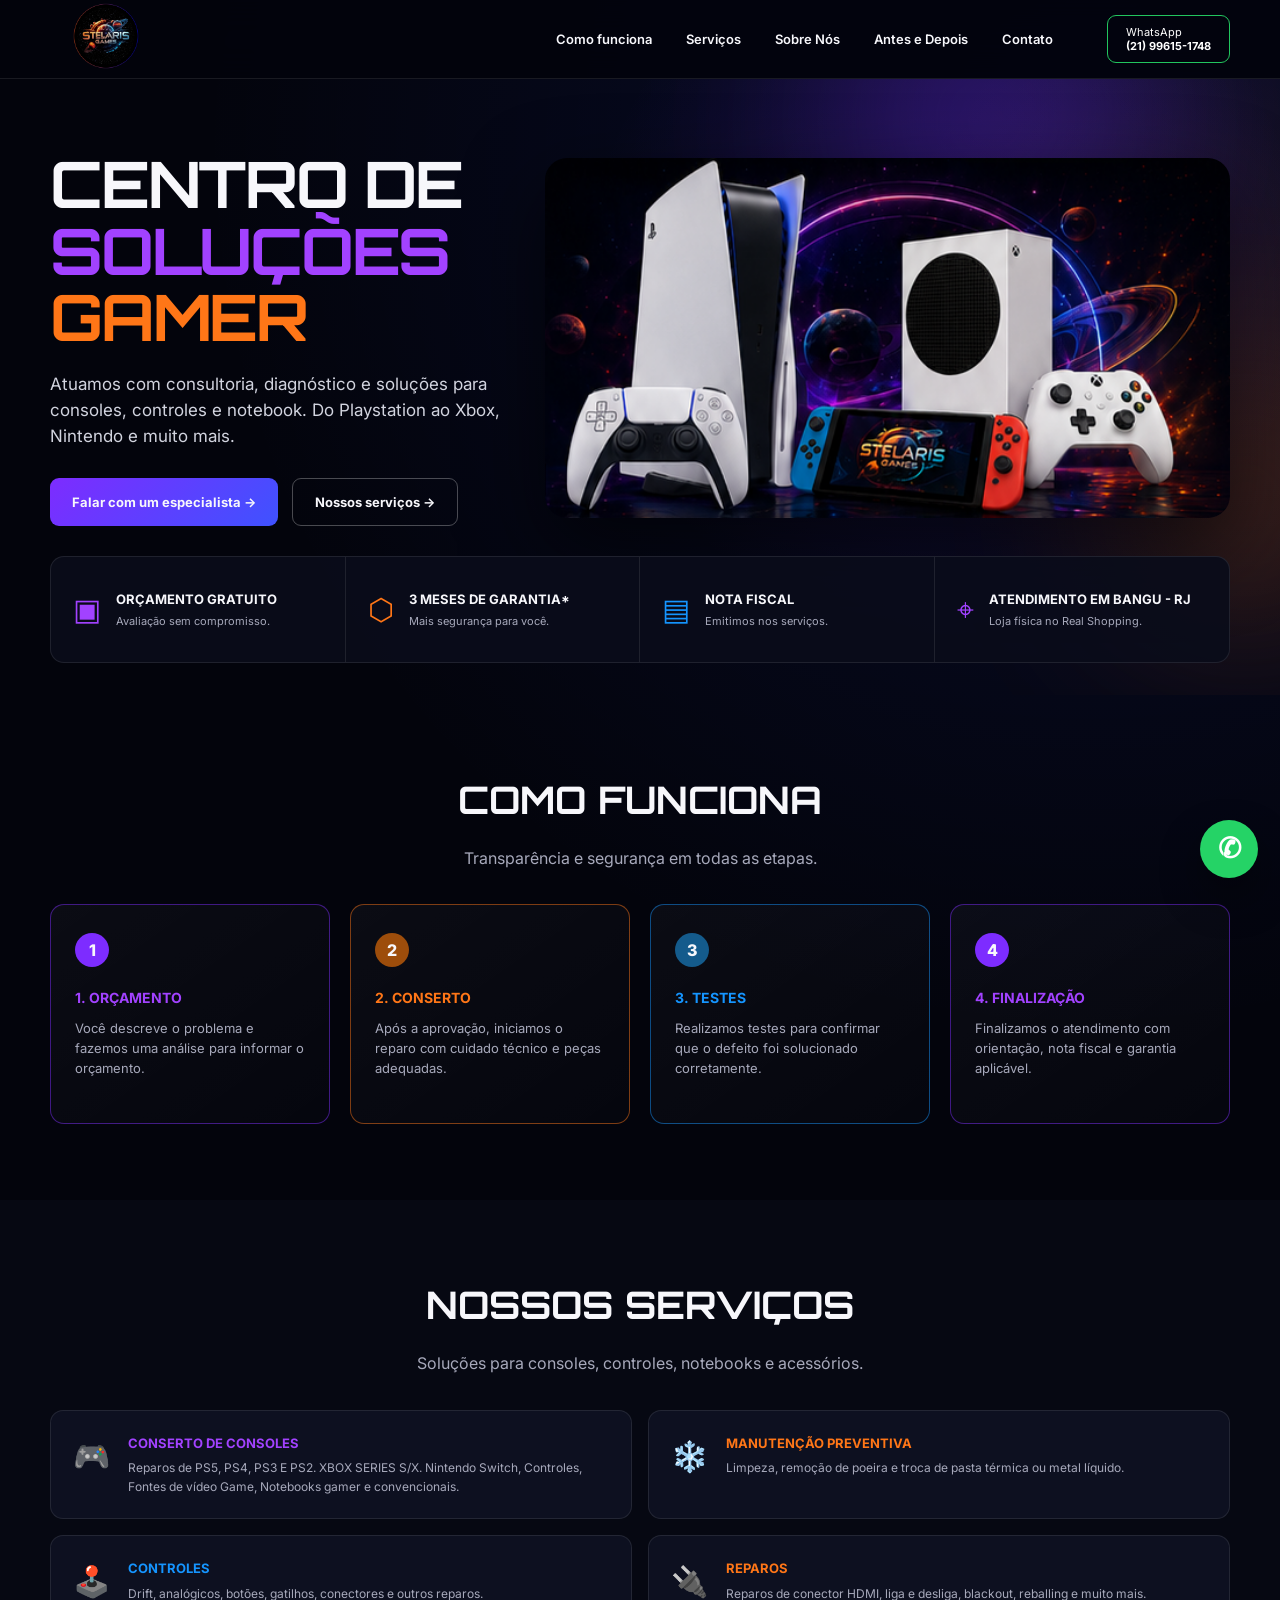
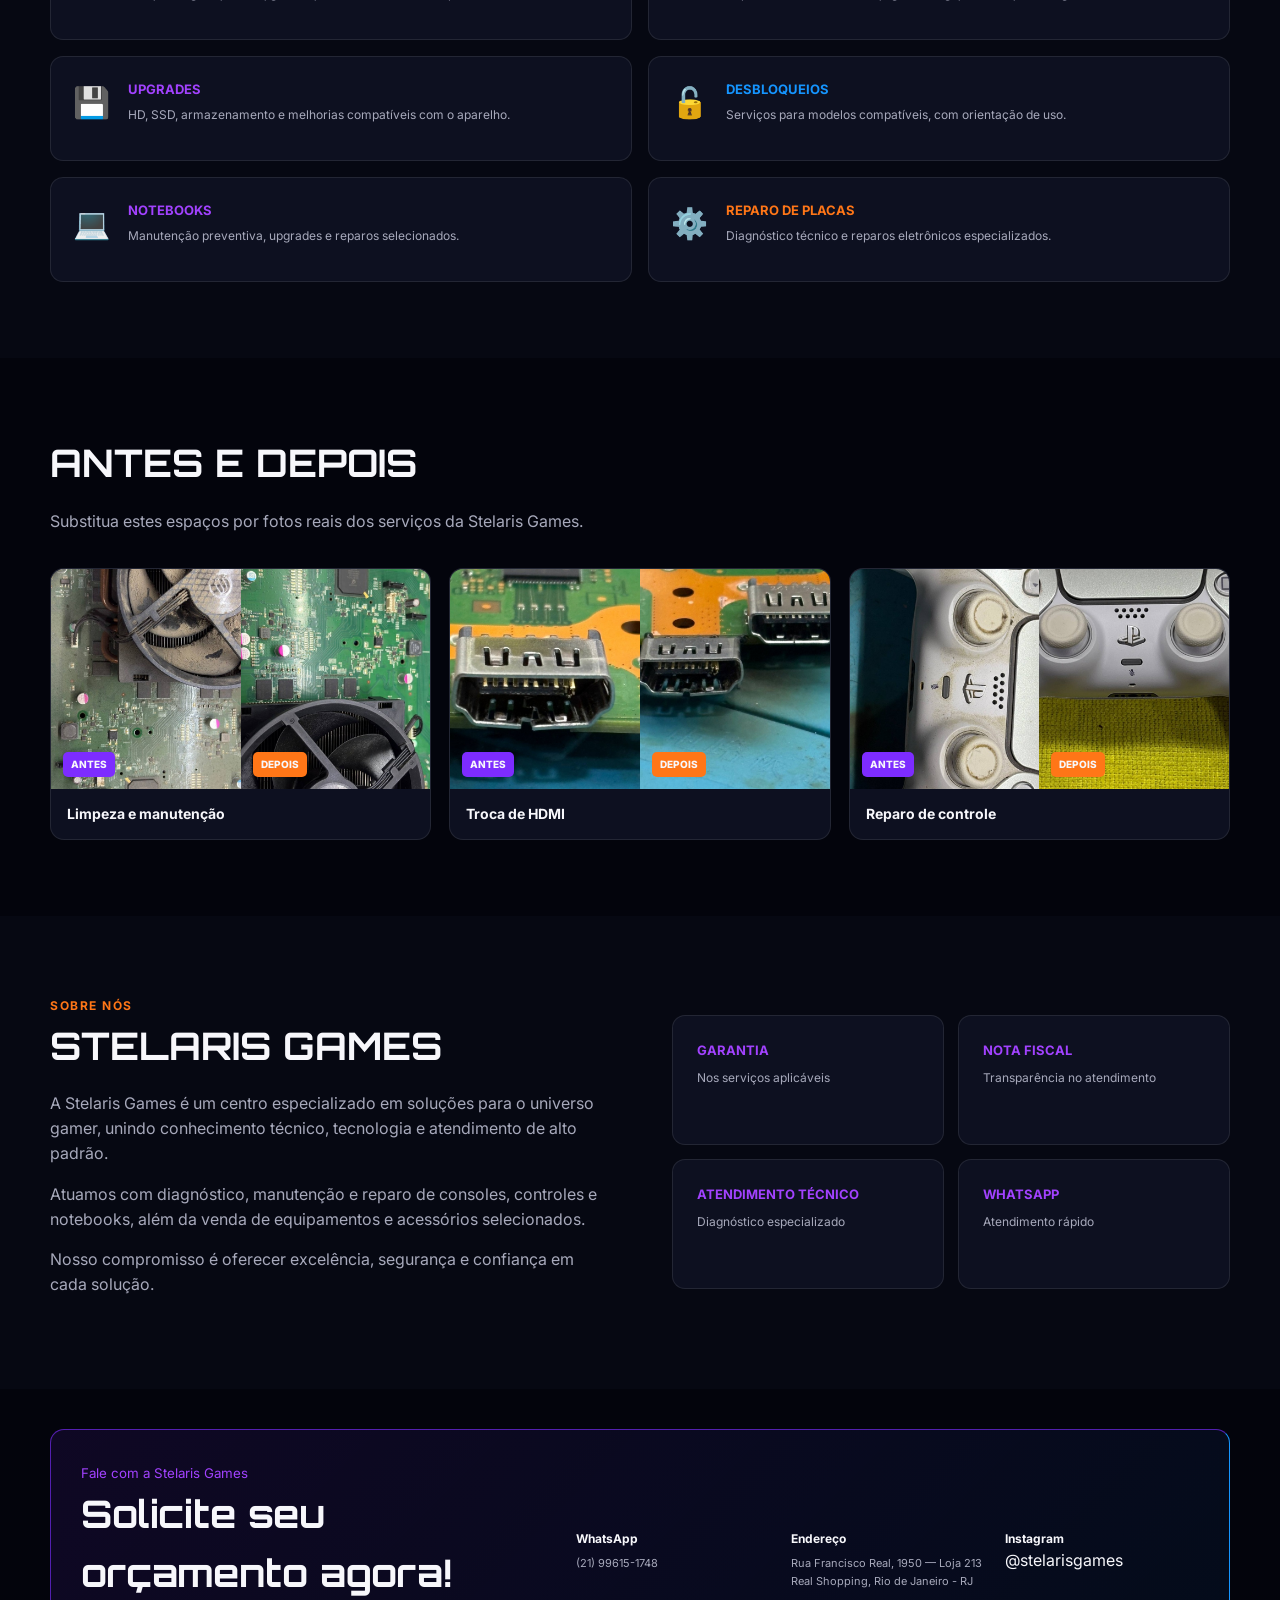
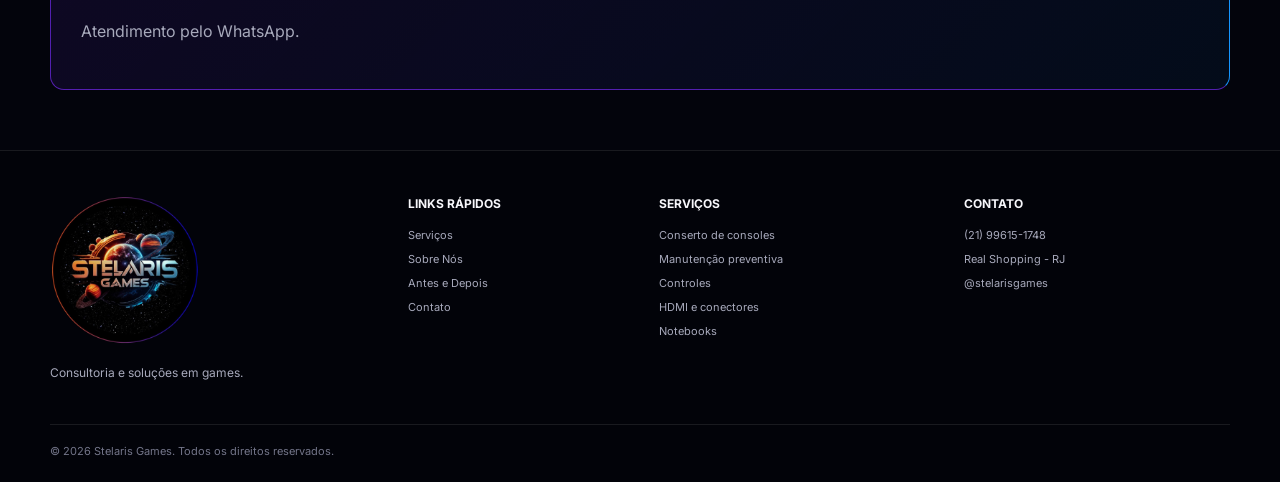
==== index.html @ 2ae9442b "Add files via upload" ====
<!DOCTYPE html>
<html lang="pt-BR">
<head>
  <meta charset="UTF-8">
  <meta name="viewport" content="width=device-width, initial-scale=1.0">

  <title>Stelaris Games | Consultoria e Soluções em Games</title>
  <meta name="description" content="Consultoria, diagnóstico e soluções para consoles, controles e notebooks. PlayStation, Xbox, Nintendo e muito mais.">

  <link rel="preconnect" href="https://fonts.googleapis.com">
  <link rel="preconnect" href="https://fonts.gstatic.com" crossorigin>
  <link href="https://fonts.googleapis.com/css2?family=Inter:wght@400;500;600;700;800&family=Orbitron:wght@600;700;800&display=swap" rel="stylesheet">

  <link rel="stylesheet" href="styles.css">
</head>

<body>

<header class="header">
  <div class="container nav">
    <a href="#inicio" class="brand">
      <img src="logo-stelaris.png" alt="Stelaris Games">
    </a>

    <button class="menu-button" onclick="toggleMenu()" aria-label="Abrir menu">☰</button>

    <nav id="menu">
      <a href="#processo">Como funciona</a>
      <a href="#servicos">Serviços</a>
      <a href="#sobre">Sobre Nós</a>
      <a href="#antes-depois">Antes e Depois</a>
      <a href="#contato">Contato</a>
    </nav>

    <a class="whatsapp-top"
       href="https://wa.me/5521996151748?text=Olá%2C%20vim%20pelo%20site%20da%20Stelaris%20Games."
       target="_blank">
      WhatsApp<br><strong>(21) 99615-1748</strong>
    </a>
  </div>
</header>


<main>

<!-- HERO -->
<section class="hero" id="inicio">
  <div class="hero-orb orb-one"></div>
  <div class="hero-orb orb-two"></div>

  <div class="container hero-grid">
    <div class="hero-copy">
      <h1>
        CENTRO DE<br>
        <span class="purple">SOLUÇÕES</span><br>
        <span class="orange">GAMER</span>
      </h1>

      <p class="hero-description">
        Atuamos com consultoria, diagnóstico e soluções para consoles,
        controles e notebook. Do Playstation ao Xbox, Nintendo e muito mais.
      </p>

      <div class="hero-buttons">
        <a class="btn btn-primary"
           href="https://wa.me/5521996151748?text=Olá%2C%20quero%20solicitar%20um%20orçamento."
           target="_blank">
          Falar com um especialista →
        </a>

        <a class="btn btn-outline" href="#servicos">
          Nossos serviços →
        </a>
      </div>
    </div>

    <div class="hero-image">
      <img src="hero-consoles.png"
           alt="PlayStation 5, Xbox Series S, Nintendo Switch e controles">
    </div>
  </div>

  <div class="container benefits">
    <div class="benefit">
      <span class="benefit-icon purple-text">▣</span>
      <div>
        <strong>ORÇAMENTO GRATUITO</strong>
        <small>Avaliação sem compromisso.</small>
      </div>
    </div>

    <div class="benefit">
      <span class="benefit-icon orange-text">⬡</span>
      <div>
        <strong>3 MESES DE GARANTIA*</strong>
        <small>Mais segurança para você.</small>
      </div>
    </div>

    <div class="benefit">
      <span class="benefit-icon blue-text">▤</span>
      <div>
        <strong>NOTA FISCAL</strong>
        <small>Emitimos nos serviços.</small>
      </div>
    </div>

    <div class="benefit">
      <span class="benefit-icon purple-text">⌖</span>
      <div>
        <strong>ATENDIMENTO EM BANGU - RJ</strong>
        <small>Loja física no Real Shopping.</small>
      </div>
    </div>
  </div>
</section>


<!-- COMO FUNCIONA -->
<section class="section" id="processo">
  <div class="container">
    <div class="section-heading center">
      <h2>COMO FUNCIONA</h2>
      <p>Transparência e segurança em todas as etapas.</p>
    </div>

    <div class="steps">
      <article class="step purple-border">
        <span class="step-number">1</span>
        <h3>1. ORÇAMENTO</h3>
        <p>Você descreve o problema e fazemos uma análise para informar o orçamento.</p>
      </article>

      <article class="step orange-border">
        <span class="step-number orange-bg">2</span>
        <h3>2. CONSERTO</h3>
        <p>Após a aprovação, iniciamos o reparo com cuidado técnico e peças adequadas.</p>
      </article>

      <article class="step blue-border">
        <span class="step-number blue-bg">3</span>
        <h3>3. TESTES</h3>
        <p>Realizamos testes para confirmar que o defeito foi solucionado corretamente.</p>
      </article>

      <article class="step purple-border">
        <span class="step-number">4</span>
        <h3>4. FINALIZAÇÃO</h3>
        <p>Finalizamos o atendimento com orientação, nota fiscal e garantia aplicável.</p>
      </article>
    </div>
  </div>
</section>


<!-- SERVIÇOS -->
<section class="section dark-section" id="servicos">
  <div class="container">
    <div class="section-heading center">
      <h2>NOSSOS SERVIÇOS</h2>
      <p>Soluções para consoles, controles, notebooks e acessórios.</p>
    </div>

    <div class="services-grid">

      <article class="service">
        <span>🎮</span>
        <div>
          <h3>CONSERTO DE CONSOLES</h3>
          <p>Reparos de PS5, PS4, PS3 E PS2. XBOX SERIES S/X. Nintendo Switch, Controles, Fontes de vídeo Game, Notebooks gamer e convencionais.</p>
        </div>
      </article>

      <article class="service">
        <span>❄️</span>
        <div>
          <h3>MANUTENÇÃO PREVENTIVA</h3>
          <p>Limpeza, remoção de poeira e troca de pasta térmica ou metal líquido.</p>
        </div>
      </article>

      <article class="service">
        <span>🕹️</span>
        <div>
          <h3>CONTROLES</h3>
          <p>Drift, analógicos, botões, gatilhos, conectores e outros reparos.</p>
        </div>
      </article>

      <article class="service">
        <span>🔌</span>
        <div>
          <h3>REPAROS</h3>
          <p>Reparos de conector HDMI, liga e desliga, blackout, reballing e muito mais.</p>
        </div>
      </article>

      <article class="service">
        <span>💾</span>
        <div>
          <h3>UPGRADES</h3>
          <p>HD, SSD, armazenamento e melhorias compatíveis com o aparelho.</p>
        </div>
      </article>

      <article class="service">
        <span>🔓</span>
        <div>
          <h3>DESBLOQUEIOS</h3>
          <p>Serviços para modelos compatíveis, com orientação de uso.</p>
        </div>
      </article>

      <article class="service">
        <span>💻</span>
        <div>
          <h3>NOTEBOOKS</h3>
          <p>Manutenção preventiva, upgrades e reparos selecionados.</p>
        </div>
      </article>

      <article class="service">
        <span>⚙️</span>
        <div>
          <h3>REPARO DE PLACAS</h3>
          <p>Diagnóstico técnico e reparos eletrônicos especializados.</p>
        </div>
      </article>

    </div>
  </div>
</section>


<!-- ANTES E DEPOIS -->
<section class="section" id="antes-depois">
  <div class="container">

    <div class="section-heading">
      <h2>ANTES E DEPOIS</h2>
      <p>Substitua estes espaços por fotos reais dos serviços da Stelaris Games.</p>
    </div>

    <div class="before-grid">

      <article class="before-card">
        <div class="photo-placeholder photo-real">
          <img src="antes-limpeza.jpg" alt="Antes - limpeza e manutenção">
          <span>ANTES</span>
        </div>
        <div class="photo-placeholder after photo-real">
          <img src="depois-limpeza.jpg" alt="Depois - limpeza e manutenção">
          <span>DEPOIS</span>
        </div>
        <h3>Limpeza e manutenção</h3>
      </article>

      <article class="before-card">
        <div class="photo-placeholder photo-real">
          <img src="antes-hdmi.jpg" alt="Antes - troca de HDMI">
          <span>ANTES</span>
        </div>
        <div class="photo-placeholder after photo-real">
          <img src="depois-hdmi.jpg" alt="Depois - troca de HDMI">
          <span>DEPOIS</span>
        </div>
        <h3>Troca de HDMI</h3>
      </article>

      <article class="before-card">
        <div class="photo-placeholder photo-real">
          <img src="antes-controle.jpg" alt="Antes - reparo de controle">
          <span>ANTES</span>
        </div>
        <div class="photo-placeholder after photo-real">
          <img src="depois-controle.jpg" alt="Depois - reparo de controle">
          <span>DEPOIS</span>
        </div>
        <h3>Reparo de controle</h3>
      </article>

    </div>
  </div>
</section>


<!-- SOBRE -->
<section class="section dark-section" id="sobre">
  <div class="container about">

    <div>
      <span class="eyebrow">SOBRE NÓS</span>
      <h2>STELARIS GAMES</h2>

      <p>
        A Stelaris Games é um centro especializado em soluções para o universo gamer, unindo conhecimento técnico, tecnologia e atendimento de alto padrão.
      </p>

      <p>
        Atuamos com diagnóstico, manutenção e reparo de consoles, controles e notebooks, além da venda de equipamentos e acessórios selecionados.
      </p>

      <p>
        Nosso compromisso é oferecer excelência, segurança e confiança em cada solução.
      </p>
    </div>

    <div class="about-benefits">
      <div>
        <strong>GARANTIA</strong>
        <span>Nos serviços aplicáveis</span>
      </div>

      <div>
        <strong>NOTA FISCAL</strong>
        <span>Transparência no atendimento</span>
      </div>

      <div>
        <strong>ATENDIMENTO TÉCNICO</strong>
        <span>Diagnóstico especializado</span>
      </div>

      <div>
        <strong>WHATSAPP</strong>
        <span>Atendimento rápido</span>
      </div>
    </div>

  </div>
</section>


<!-- CONTATO -->
<section class="contact-section" id="contato">
  <div class="container contact-box">

    <div>
      <small>Fale com a Stelaris Games</small>
      <h2>Solicite seu orçamento agora!</h2>
      <p>Atendimento pelo WhatsApp.</p>
    </div>

    <div class="contact-info">
      <div>
        <strong>WhatsApp</strong>
        <span>(21) 99615-1748</span>
      </div>

      <div>
        <strong>Endereço</strong>
        <span>Rua Francisco Real, 1950 — Loja 213<br>Real Shopping, Rio de Janeiro - RJ</span>
      </div>

      <div>
        <strong>Instagram</strong>
        <a href="https://instagram.com/stelarisgames" target="_blank">@stelarisgames</a>
      </div>
    </div>

  </div>
</section>

</main>


<a class="floating-whatsapp"
   href="https://wa.me/5521996151748"
   target="_blank"
   aria-label="WhatsApp">
  ✆
</a>


<footer>
  <div class="container footer-grid">

    <div class="footer-brand">
      <img src="logo-stelaris.png" alt="Stelaris Games">
      <p>Consultoria e soluções em games.</p>
    </div>

    <div>
      <strong>LINKS RÁPIDOS</strong>
      <a href="#servicos">Serviços</a>
      <a href="#sobre">Sobre Nós</a>
      <a href="#antes-depois">Antes e Depois</a>
      <a href="#contato">Contato</a>
    </div>

    <div>
      <strong>SERVIÇOS</strong>
      <span>Conserto de consoles</span>
      <span>Manutenção preventiva</span>
      <span>Controles</span>
      <span>HDMI e conectores</span>
      <span>Notebooks</span>
    </div>

    <div>
      <strong>CONTATO</strong>
      <span>(21) 99615-1748</span>
      <span>Real Shopping - RJ</span>
      <a href="https://instagram.com/stelarisgames" target="_blank">@stelarisgames</a>
    </div>

  </div>

  <div class="container copyright">
    © <span id="year"></span> Stelaris Games. Todos os direitos reservados.
  </div>
</footer>

<script src="script.js"></script>

</body>
</html>
---- styles.css ----
:root {
  --bg: #03040c;
  --bg-soft: #080a16;
  --card: #0d1020;
  --card-2: #101426;
  --text: #f7f7fb;
  --muted: #a7a9bb;

  --purple: #7d2cff;
  --purple-light: #a242ff;
  --orange: #ff7617;
  --blue: #1595ff;
  --green: #22c55e;

  --border: rgba(255, 255, 255, .09);
}

* {
  box-sizing: border-box;
}

html {
  scroll-behavior: smooth;
}

body {
  margin: 0;
  font-family: Inter, Arial, sans-serif;
  background:
    radial-gradient(circle at 85% 4%, rgba(46, 73, 255, .12), transparent 24%),
    var(--bg);
  color: var(--text);
  line-height: 1.55;
}

a {
  text-decoration: none;
  color: inherit;
}

img {
  max-width: 100%;
}

.container {
  width: min(1180px, calc(100% - 42px));
  margin: auto;
}


/* CABEÇALHO */

.header {
  position: sticky;
  top: 0;
  z-index: 100;
  background: rgba(3, 4, 12, .92);
  backdrop-filter: blur(18px);
  border-bottom: 1px solid var(--border);
}

.nav {
  min-height: 78px;
  display: flex;
  align-items: center;
  gap: 30px;
}

.brand {
  margin-right: auto;
}

.brand img {
  width: 112px;
  height: 66px;
  object-fit: contain;
}

nav {
  display: flex;
  align-items: center;
  gap: 34px;
  font-size: 13px;
  font-weight: 600;
}

nav a:hover {
  color: var(--purple-light);
}

.whatsapp-top {
  margin-left: 24px;
  border: 1px solid var(--green);
  padding: 9px 18px;
  border-radius: 9px;
  color: white;
  font-size: 11px;
  line-height: 1.3;
}

.menu-button {
  display: none;
  background: transparent;
  border: 0;
  color: white;
  font-size: 28px;
}


/* HERO */

.hero {
  position: relative;
  overflow: hidden;
  padding: 72px 0 32px;
}

.hero::before {
  content: "";
  position: absolute;
  inset: 0;
  background:
    radial-gradient(circle at 74% 32%, rgba(121, 44, 255, .17), transparent 35%),
    radial-gradient(circle at 95% 38%, rgba(255, 118, 23, .10), transparent 26%);
  pointer-events: none;
}

.hero-grid {
  position: relative;
  display: grid;
  grid-template-columns: .8fr 1.2fr;
  gap: 38px;
  align-items: center;
}

.hero-copy {
  position: relative;
  z-index: 2;
}

h1 {
  margin: 0 0 20px;
  font-family: Orbitron, Inter, sans-serif;
  font-size: clamp(42px, 5vw, 68px);
  line-height: 1.04;
  letter-spacing: -.035em;
}

.purple {
  color: var(--purple-light);
}

.orange {
  color: var(--orange);
}

.hero-description {
  max-width: 510px;
  color: #d2d4df;
  font-size: 17px;
}

.hero-buttons {
  display: flex;
  gap: 14px;
  flex-wrap: wrap;
  margin-top: 28px;
}

.btn {
  min-height: 48px;
  padding: 0 22px;
  border-radius: 9px;
  display: inline-flex;
  align-items: center;
  justify-content: center;
  font-weight: 700;
  font-size: 13px;
}

.btn-primary {
  background: linear-gradient(135deg, var(--purple), #3f52ff);
}

.btn-outline {
  border: 1px solid rgba(255, 255, 255, .28);
}

.hero-image img {
  width: 100%;
  display: block;
  border-radius: 22px;
  box-shadow: 0 30px 80px rgba(0, 0, 0, .6);
}

.hero-orb {
  position: absolute;
  border-radius: 999px;
  filter: blur(100px);
  opacity: .28;
}

.orb-one {
  width: 320px;
  height: 320px;
  background: var(--purple);
  right: 10%;
  top: -120px;
}

.orb-two {
  width: 230px;
  height: 230px;
  background: var(--orange);
  right: -80px;
  bottom: 80px;
}

.benefits {
  position: relative;
  z-index: 2;
  display: grid;
  grid-template-columns: repeat(4, 1fr);
  margin-top: 30px;
  border: 1px solid var(--border);
  background: rgba(10, 13, 27, .92);
  border-radius: 14px;
}

.benefit {
  min-height: 105px;
  padding: 20px 22px;
  display: flex;
  gap: 15px;
  align-items: center;
  border-right: 1px solid var(--border);
}

.benefit:last-child {
  border-right: none;
}

.benefit strong,
.benefit small {
  display: block;
}

.benefit strong {
  font-size: 13px;
}

.benefit small {
  margin-top: 4px;
  color: var(--muted);
  font-size: 11px;
}

.benefit-icon {
  font-size: 30px;
}

.purple-text {
  color: var(--purple-light);
}

.orange-text {
  color: var(--orange);
}

.blue-text {
  color: var(--blue);
}


/* SEÇÕES */

.section {
  padding: 76px 0;
}

.dark-section {
  background: #060812;
}

.section-heading {
  margin-bottom: 34px;
}

.section-heading.center {
  text-align: center;
}

.section-heading h2,
.about h2,
.contact-box h2 {
  margin: 0;
  font-family: Orbitron, Inter, sans-serif;
  font-size: clamp(27px, 3vw, 38px);
}

.section-heading p,
.about p,
.contact-box p {
  color: var(--muted);
}

.steps {
  display: grid;
  grid-template-columns: repeat(4, 1fr);
  gap: 20px;
}

.step {
  position: relative;
  min-height: 220px;
  padding: 28px 24px;
  border-radius: 14px;
  background: linear-gradient(145deg, rgba(255,255,255,.035), rgba(255,255,255,.012));
}

.purple-border {
  border: 1px solid rgba(125, 44, 255, .48);
}

.orange-border {
  border: 1px solid rgba(255, 118, 23, .48);
}

.blue-border {
  border: 1px solid rgba(21, 149, 255, .48);
}

.step-number {
  width: 34px;
  height: 34px;
  border-radius: 50%;
  display: grid;
  place-items: center;
  background: var(--purple);
  font-weight: 800;
}

.orange-bg {
  background: #9d4d0b;
}

.blue-bg {
  background: #145b8c;
}

.step h3 {
  margin: 20px 0 9px;
  font-size: 14px;
  color: var(--purple-light);
}

.orange-border h3 {
  color: var(--orange);
}

.blue-border h3 {
  color: var(--blue);
}

.step p {
  margin: 0;
  color: var(--muted);
  font-size: 13px;
}


/* SERVIÇOS */

.services-grid {
  display: grid;
  grid-template-columns: repeat(2, 1fr);
  gap: 16px;
}

.service {
  min-height: 105px;
  display: flex;
  gap: 18px;
  padding: 22px;
  border: 1px solid var(--border);
  border-radius: 13px;
  background: var(--card);
}

.service > span {
  font-size: 30px;
}

.service h3 {
  margin: 0 0 6px;
  font-size: 13px;
  color: var(--purple-light);
}

.service:nth-child(2n) h3 {
  color: var(--orange);
}

.service:nth-child(3n) h3 {
  color: var(--blue);
}

.service p {
  margin: 0;
  color: var(--muted);
  font-size: 12px;
}


/* ANTES E DEPOIS */

.before-grid {
  display: grid;
  grid-template-columns: repeat(3, 1fr);
  gap: 18px;
}

.before-card {
  display: grid;
  grid-template-columns: 1fr 1fr;
  overflow: hidden;
  border: 1px solid var(--border);
  border-radius: 14px;
  background: var(--card);
}

.before-card h3 {
  grid-column: 1 / -1;
  margin: 0;
  padding: 14px 16px;
  font-size: 14px;
}

.photo-placeholder {
  height: 220px;
  padding: 12px;
  display: flex;
  align-items: end;
  background:
    radial-gradient(circle at center, rgba(255,255,255,.08), transparent 30%),
    linear-gradient(135deg, #292c35, #10131c);
}

.photo-placeholder.after {
  background:
    radial-gradient(circle at center, rgba(21,149,255,.17), transparent 33%),
    linear-gradient(135deg, #151a2c, #090b14);
}

.photo-placeholder span {
  padding: 5px 8px;
  border-radius: 5px;
  background: var(--purple);
  font-size: 10px;
  font-weight: 800;
}

.photo-placeholder.after span {
  background: var(--orange);
}


/* SOBRE */

.about {
  display: grid;
  grid-template-columns: 1fr 1fr;
  gap: 64px;
  align-items: center;
}

.eyebrow {
  color: var(--orange);
  font-weight: 700;
  font-size: 12px;
  letter-spacing: .13em;
}

.about-benefits {
  display: grid;
  grid-template-columns: 1fr 1fr;
  gap: 14px;
}

.about-benefits div {
  min-height: 130px;
  padding: 24px;
  border: 1px solid var(--border);
  border-radius: 13px;
  background: var(--card);
}

.about-benefits strong,
.about-benefits span {
  display: block;
}

.about-benefits strong {
  color: var(--purple-light);
  font-size: 13px;
}

.about-benefits span {
  margin-top: 8px;
  color: var(--muted);
  font-size: 12px;
}


/* CONTATO */

.contact-section {
  padding: 40px 0 60px;
}

.contact-box {
  display: grid;
  grid-template-columns: .85fr 1.15fr;
  gap: 35px;
  align-items: center;
  padding: 30px;
  border: 1px solid rgba(125, 44, 255, .65);
  border-right-color: var(--blue);
  border-radius: 14px;
  background: linear-gradient(135deg, rgba(125,44,255,.10), rgba(21,149,255,.06));
}

.contact-box small {
  color: var(--purple-light);
}

.contact-info {
  display: grid;
  grid-template-columns: repeat(3, 1fr);
  gap: 20px;
}

.contact-info strong,
.contact-info span {
  display: block;
}

.contact-info strong {
  font-size: 12px;
}

.contact-info span {
  margin-top: 7px;
  color: var(--muted);
  font-size: 11px;
}


/* WHATSAPP */

.floating-whatsapp {
  position: fixed;
  right: 22px;
  bottom: 22px;
  z-index: 150;
  width: 58px;
  height: 58px;
  border-radius: 50%;
  display: grid;
  place-items: center;
  background: #25D366;
  color: white;
  font-size: 28px;
  font-weight: 800;
  box-shadow: 0 20px 40px rgba(0, 0, 0, .4);
}


/* RODAPÉ */

footer {
  padding: 44px 0 22px;
  border-top: 1px solid var(--border);
  background: #020309;
}

.footer-grid {
  display: grid;
  grid-template-columns: 1.2fr .8fr 1fr 1fr;
  gap: 38px;
}

.footer-brand img {
  width: 150px;
}

.footer-brand p {
  color: var(--muted);
  font-size: 12px;
}

.footer-grid > div:not(.footer-brand) {
  display: flex;
  flex-direction: column;
  gap: 7px;
}

.footer-grid strong {
  margin-bottom: 6px;
  font-size: 12px;
}

.footer-grid a,
.footer-grid span {
  color: var(--muted);
  font-size: 11px;
}

.copyright {
  margin-top: 30px;
  padding-top: 18px;
  border-top: 1px solid var(--border);
  color: #737589;
  font-size: 11px;
}


/* RESPONSIVO */

@media (max-width: 950px) {

  .menu-button {
    display: block;
  }

  nav {
    display: none;
    position: absolute;
    left: 20px;
    right: 20px;
    top: 78px;
    flex-direction: column;
    align-items: stretch;
    padding: 20px;
    background: #090b16;
    border: 1px solid var(--border);
    border-radius: 13px;
  }

  nav.open {
    display: flex;
  }

  .whatsapp-top {
    display: none;
  }

  .hero-grid,
  .about,
  .contact-box {
    grid-template-columns: 1fr;
  }

  .hero-image {
    order: -1;
  }

  .benefits,
  .steps {
    grid-template-columns: 1fr 1fr;
  }

  .benefit:nth-child(2) {
    border-right: none;
  }

  .before-grid {
    grid-template-columns: 1fr;
  }

  .contact-info {
    grid-template-columns: 1fr;
  }

  .footer-grid {
    grid-template-columns: 1fr 1fr;
  }
}

@media (max-width: 620px) {

  .container {
    width: min(100% - 28px, 1180px);
  }

  .hero {
    padding-top: 45px;
  }

  h1 {
    font-size: 42px;
  }

  .benefits,
  .steps,
  .services-grid,
  .about-benefits,
  .footer-grid {
    grid-template-columns: 1fr;
  }

  .benefit {
    border-right: none;
    border-bottom: 1px solid var(--border);
  }

  .benefit:last-child {
    border-bottom: none;
  }

  .section {
    padding: 60px 0;
  }

  .photo-placeholder {
    height: 170px;
  }
}


.photo-real {
  position: relative;
  overflow: hidden;
}

.photo-real img {
  position: absolute;
  inset: 0;
  width: 100%;
  height: 100%;
  object-fit: cover;
}

.photo-real span {
  position: relative;
  z-index: 2;
}
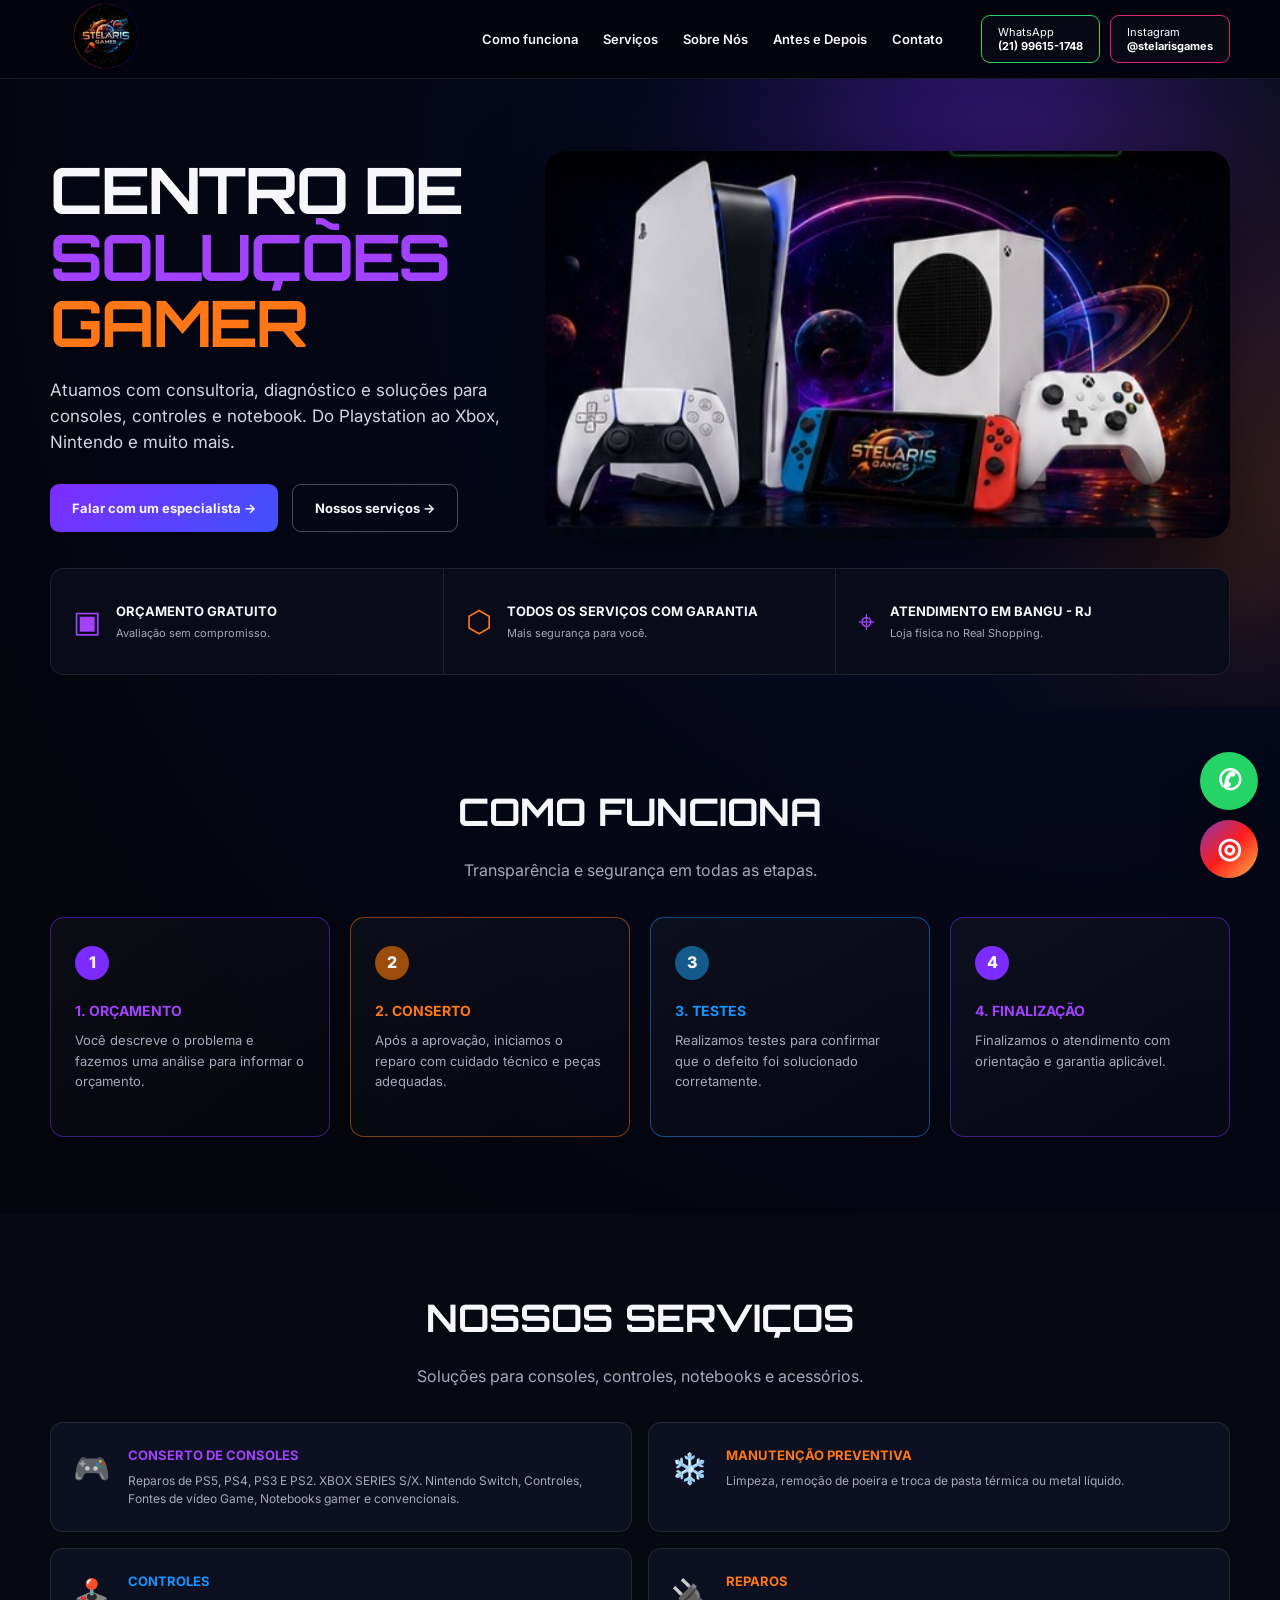
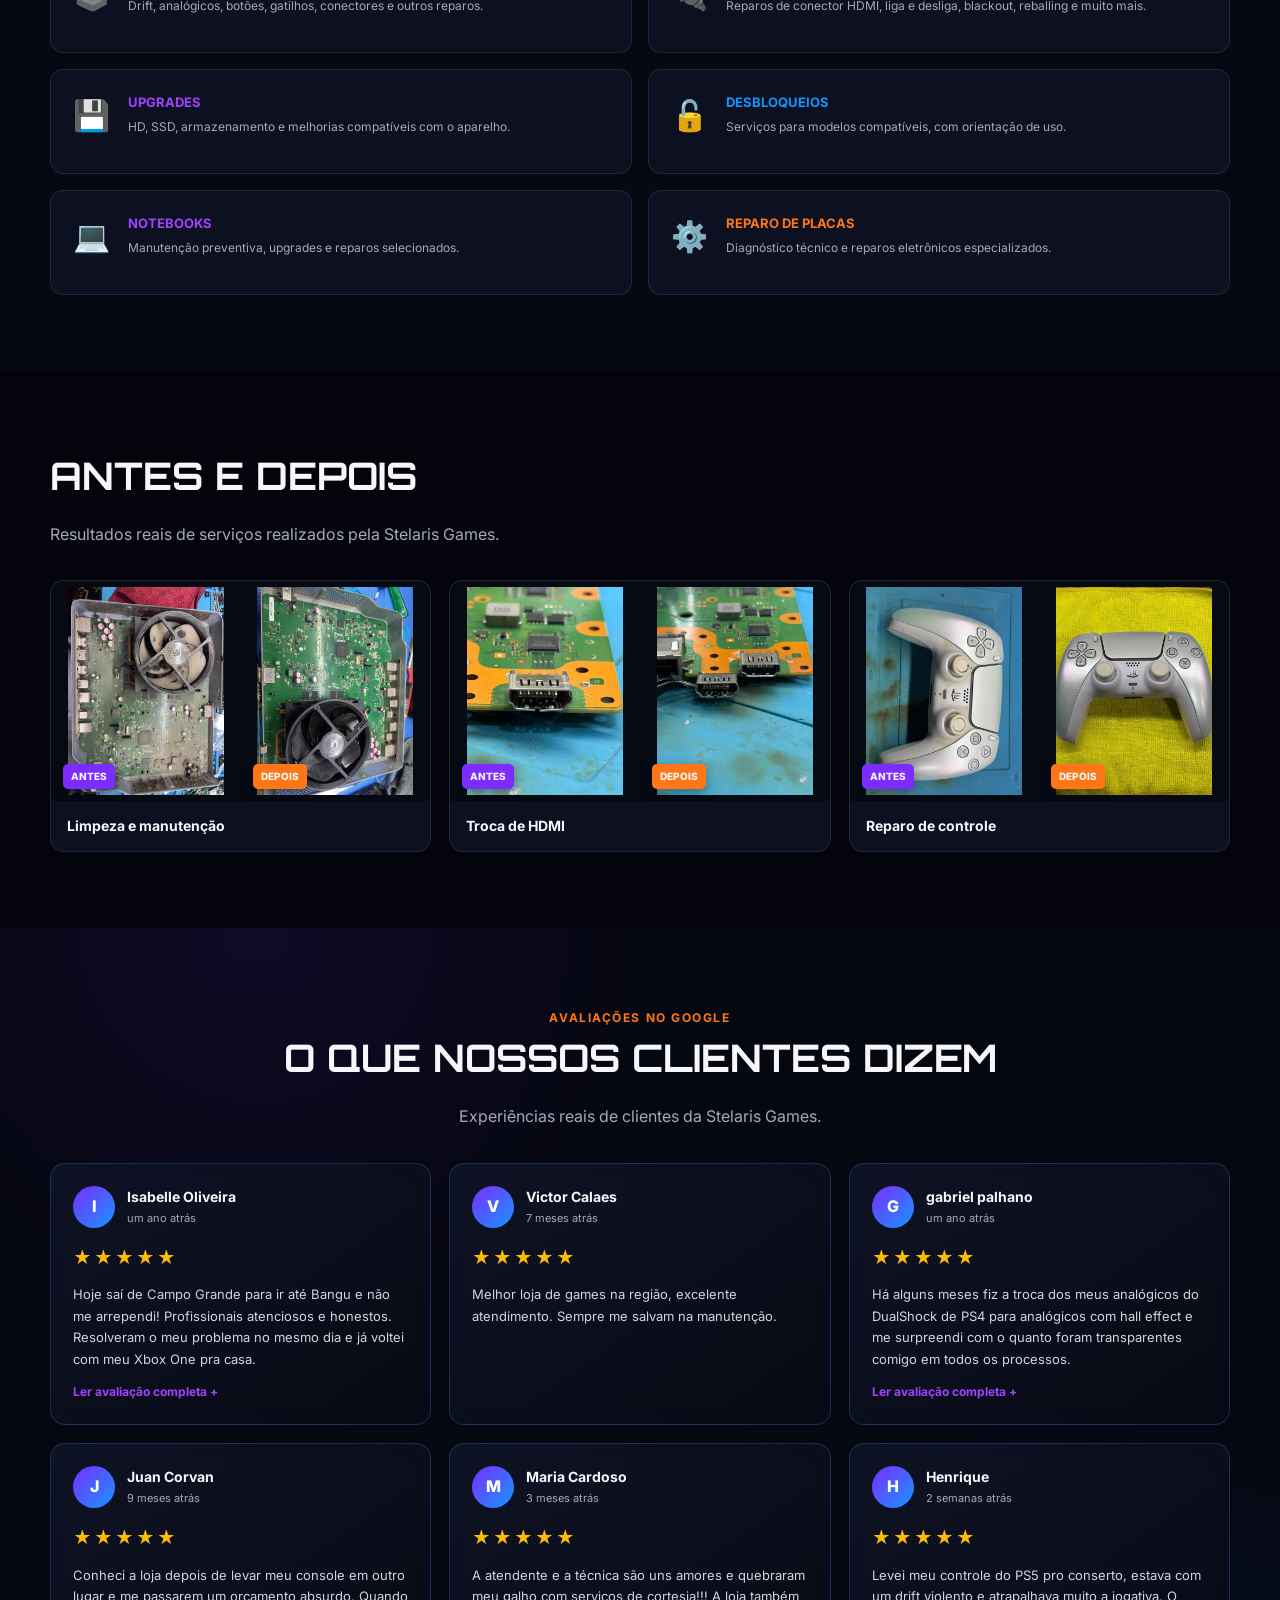
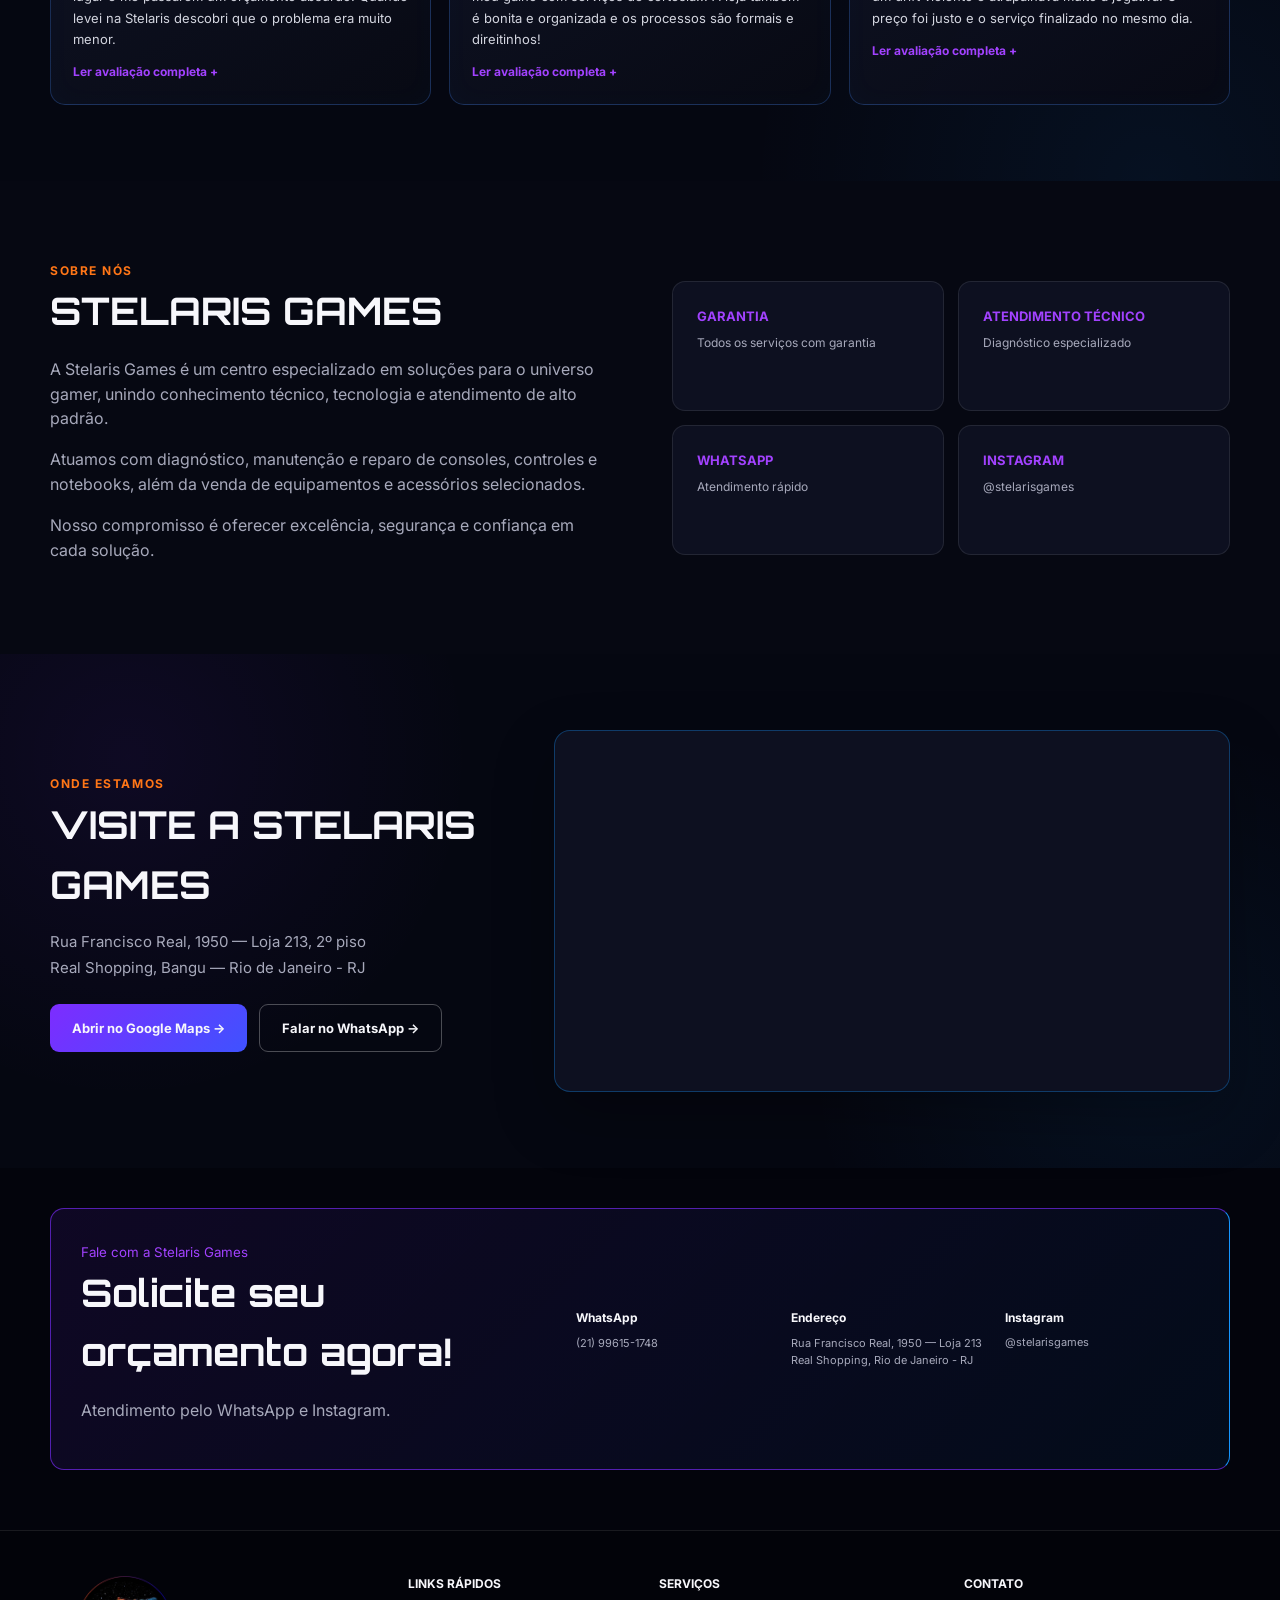
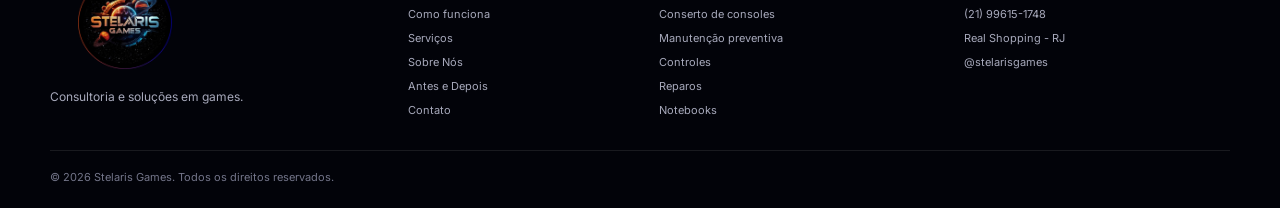
==== commit 9773e8e0: "Add files via upload" ====
--- a/index.html
+++ b/index.html
@@ -3,17 +3,13 @@
 <head>
   <meta charset="UTF-8">
   <meta name="viewport" content="width=device-width, initial-scale=1.0">
-
-  <title>Stelaris Games | Consultoria e Soluções em Games</title>
-  <meta name="description" content="Consultoria, diagnóstico e soluções para consoles, controles e notebooks. PlayStation, Xbox, Nintendo e muito mais.">
-
+  <title>Stelaris Games | Centro de Soluções Gamer</title>
+  <meta name="description" content="Consultoria, diagnóstico e soluções para consoles, controles e notebook. Do PlayStation ao Xbox, Nintendo e muito mais.">
   <link rel="preconnect" href="https://fonts.googleapis.com">
   <link rel="preconnect" href="https://fonts.gstatic.com" crossorigin>
   <link href="https://fonts.googleapis.com/css2?family=Inter:wght@400;500;600;700;800&family=Orbitron:wght@600;700;800&display=swap" rel="stylesheet">
-
   <link rel="stylesheet" href="styles.css">
 </head>
-
 <body>
 
 <header class="header">
@@ -32,18 +28,24 @@
       <a href="#contato">Contato</a>
     </nav>
 
-    <a class="whatsapp-top"
-       href="https://wa.me/5521996151748?text=Olá%2C%20vim%20pelo%20site%20da%20Stelaris%20Games."
-       target="_blank">
-      WhatsApp<br><strong>(21) 99615-1748</strong>
-    </a>
+    <div class="top-actions">
+      <a class="social-top whatsapp-top"
+         href="https://wa.me/5521996151748?text=Olá%2C%20vim%20pelo%20site%20da%20Stelaris%20Games."
+         target="_blank">
+        WhatsApp<br><strong>(21) 99615-1748</strong>
+      </a>
+
+      <a class="social-top instagram-top"
+         href="https://instagram.com/stelarisgames"
+         target="_blank">
+        Instagram<br><strong>@stelarisgames</strong>
+      </a>
+    </div>
   </div>
 </header>
 
-
 <main>
 
-<!-- HERO -->
 <section class="hero" id="inicio">
   <div class="hero-orb orb-one"></div>
   <div class="hero-orb orb-two"></div>
@@ -63,20 +65,16 @@
 
       <div class="hero-buttons">
         <a class="btn btn-primary"
-           href="https://wa.me/5521996151748?text=Olá%2C%20quero%20solicitar%20um%20orçamento."
+           href="https://wa.me/5521996151748?text=Olá%2C%20quero%20falar%20com%20um%20especialista."
            target="_blank">
           Falar com um especialista →
         </a>
-
-        <a class="btn btn-outline" href="#servicos">
-          Nossos serviços →
-        </a>
+        <a class="btn btn-outline" href="#servicos">Nossos serviços →</a>
       </div>
     </div>
 
     <div class="hero-image">
-      <img src="hero-consoles.png"
-           alt="PlayStation 5, Xbox Series S, Nintendo Switch e controles">
+      <img src="hero-consoles.jpg" alt="PlayStation 5, Xbox Series S, Nintendo Switch e controles">
     </div>
   </div>
 
@@ -92,16 +90,8 @@
     <div class="benefit">
       <span class="benefit-icon orange-text">⬡</span>
       <div>
-        <strong>3 MESES DE GARANTIA*</strong>
+        <strong>TODOS OS SERVIÇOS COM GARANTIA</strong>
         <small>Mais segurança para você.</small>
-      </div>
-    </div>
-
-    <div class="benefit">
-      <span class="benefit-icon blue-text">▤</span>
-      <div>
-        <strong>NOTA FISCAL</strong>
-        <small>Emitimos nos serviços.</small>
       </div>
     </div>
 
@@ -115,8 +105,6 @@
   </div>
 </section>
 
-
-<!-- COMO FUNCIONA -->
 <section class="section" id="processo">
   <div class="container">
     <div class="section-heading center">
@@ -130,30 +118,25 @@
         <h3>1. ORÇAMENTO</h3>
         <p>Você descreve o problema e fazemos uma análise para informar o orçamento.</p>
       </article>
-
       <article class="step orange-border">
         <span class="step-number orange-bg">2</span>
         <h3>2. CONSERTO</h3>
         <p>Após a aprovação, iniciamos o reparo com cuidado técnico e peças adequadas.</p>
       </article>
-
       <article class="step blue-border">
         <span class="step-number blue-bg">3</span>
         <h3>3. TESTES</h3>
         <p>Realizamos testes para confirmar que o defeito foi solucionado corretamente.</p>
       </article>
-
       <article class="step purple-border">
         <span class="step-number">4</span>
         <h3>4. FINALIZAÇÃO</h3>
-        <p>Finalizamos o atendimento com orientação, nota fiscal e garantia aplicável.</p>
-      </article>
-    </div>
-  </div>
-</section>
-
-
-<!-- SERVIÇOS -->
+        <p>Finalizamos o atendimento com orientação e garantia aplicável.</p>
+      </article>
+    </div>
+  </div>
+</section>
+
 <section class="section dark-section" id="servicos">
   <div class="container">
     <div class="section-heading center">
@@ -162,7 +145,6 @@
     </div>
 
     <div class="services-grid">
-
       <article class="service">
         <span>🎮</span>
         <div>
@@ -226,119 +208,234 @@
           <p>Diagnóstico técnico e reparos eletrônicos especializados.</p>
         </div>
       </article>
-
-    </div>
-  </div>
-</section>
-
-
-<!-- ANTES E DEPOIS -->
+    </div>
+  </div>
+</section>
+
 <section class="section" id="antes-depois">
   <div class="container">
-
     <div class="section-heading">
       <h2>ANTES E DEPOIS</h2>
-      <p>Substitua estes espaços por fotos reais dos serviços da Stelaris Games.</p>
+      <p>Resultados reais de serviços realizados pela Stelaris Games.</p>
     </div>
 
     <div class="before-grid">
-
       <article class="before-card">
-        <div class="photo-placeholder photo-real">
+        <div class="photo-frame">
           <img src="antes-limpeza.jpg" alt="Antes - limpeza e manutenção">
-          <span>ANTES</span>
-        </div>
-        <div class="photo-placeholder after photo-real">
+          <span class="label-before">ANTES</span>
+        </div>
+        <div class="photo-frame">
           <img src="depois-limpeza.jpg" alt="Depois - limpeza e manutenção">
-          <span>DEPOIS</span>
+          <span class="label-after">DEPOIS</span>
         </div>
         <h3>Limpeza e manutenção</h3>
       </article>
 
       <article class="before-card">
-        <div class="photo-placeholder photo-real">
+        <div class="photo-frame">
           <img src="antes-hdmi.jpg" alt="Antes - troca de HDMI">
-          <span>ANTES</span>
-        </div>
-        <div class="photo-placeholder after photo-real">
+          <span class="label-before">ANTES</span>
+        </div>
+        <div class="photo-frame">
           <img src="depois-hdmi.jpg" alt="Depois - troca de HDMI">
-          <span>DEPOIS</span>
+          <span class="label-after">DEPOIS</span>
         </div>
         <h3>Troca de HDMI</h3>
       </article>
 
       <article class="before-card">
-        <div class="photo-placeholder photo-real">
+        <div class="photo-frame">
           <img src="antes-controle.jpg" alt="Antes - reparo de controle">
-          <span>ANTES</span>
-        </div>
-        <div class="photo-placeholder after photo-real">
+          <span class="label-before">ANTES</span>
+        </div>
+        <div class="photo-frame">
           <img src="depois-controle.jpg" alt="Depois - reparo de controle">
-          <span>DEPOIS</span>
+          <span class="label-after">DEPOIS</span>
         </div>
         <h3>Reparo de controle</h3>
       </article>
-
-    </div>
-  </div>
-</section>
-
-
-<!-- SOBRE -->
+    </div>
+  </div>
+</section>
+
+
+<section class="section reviews-section" id="avaliacoes">
+  <div class="container">
+    <div class="section-heading center">
+      <span class="eyebrow">AVALIAÇÕES NO GOOGLE</span>
+      <h2>O QUE NOSSOS CLIENTES DIZEM</h2>
+      <p>Experiências reais de clientes da Stelaris Games.</p>
+    </div>
+
+    <div class="reviews-grid">
+
+      <article class="review-card">
+        <div class="review-top">
+          <div class="review-avatar">I</div>
+          <div>
+            <strong>Isabelle Oliveira</strong>
+            <span>um ano atrás</span>
+          </div>
+        </div>
+        <div class="stars" aria-label="5 estrelas">★★★★★</div>
+        <p>Hoje saí de Campo Grande para ir até Bangu e não me arrependi! Profissionais atenciosos e honestos. Resolveram o meu problema no mesmo dia e já voltei com meu Xbox One pra casa.</p>
+        <details>
+          <summary>Ler avaliação completa</summary>
+          <p>Eu só tenho a agradecer!!! Recomendo a todos e agora é meu lugar de confiança se eu precisar de algum serviço nos meus outros videogames.</p>
+        </details>
+      </article>
+
+      <article class="review-card">
+        <div class="review-top">
+          <div class="review-avatar">V</div>
+          <div>
+            <strong>Victor Calaes</strong>
+            <span>7 meses atrás</span>
+          </div>
+        </div>
+        <div class="stars" aria-label="5 estrelas">★★★★★</div>
+        <p>Melhor loja de games na região, excelente atendimento. Sempre me salvam na manutenção.</p>
+      </article>
+
+      <article class="review-card">
+        <div class="review-top">
+          <div class="review-avatar">G</div>
+          <div>
+            <strong>gabriel palhano</strong>
+            <span>um ano atrás</span>
+          </div>
+        </div>
+        <div class="stars" aria-label="5 estrelas">★★★★★</div>
+        <p>Há alguns meses fiz a troca dos meus analógicos do DualShock de PS4 para analógicos com hall effect e me surpreendi com o quanto foram transparentes comigo em todos os processos.</p>
+        <details>
+          <summary>Ler avaliação completa</summary>
+          <p>Meu controle nunca havia sido mexido e do nada apresentou um drift nos comandos, impossibilitando o uso. Levei na loja e me surpreendi com o tanto que foram transparentes comigo em todos os processos, seja na comunicação enquanto o controle está no reparo, seja na atenção de entender o meu problema ou seja pelo valor atribuído ao serviço! Estou com meu controle funcionando plenamente hoje graças a um trabalho impecável! Indico por muitos motivos, mas principalmente pelo profissionalismo, comunicação e transparência com o cliente! Super indico!</p>
+        </details>
+      </article>
+
+      <article class="review-card">
+        <div class="review-top">
+          <div class="review-avatar">J</div>
+          <div>
+            <strong>Juan Corvan</strong>
+            <span>9 meses atrás</span>
+          </div>
+        </div>
+        <div class="stars" aria-label="5 estrelas">★★★★★</div>
+        <p>Conheci a loja depois de levar meu console em outro lugar e me passarem um orçamento absurdo. Quando levei na Stelaris descobri que o problema era muito menor.</p>
+        <details>
+          <summary>Ler avaliação completa</summary>
+          <p>O serviço ficou perfeito e gastei muito menos. Agora só confio na loja e recomendo! A técnica é gente boa demais.</p>
+        </details>
+      </article>
+
+      <article class="review-card">
+        <div class="review-top">
+          <div class="review-avatar">M</div>
+          <div>
+            <strong>Maria Cardoso</strong>
+            <span>3 meses atrás</span>
+          </div>
+        </div>
+        <div class="stars" aria-label="5 estrelas">★★★★★</div>
+        <p>A atendente e a técnica são uns amores e quebraram meu galho com serviços de cortesia!!! A loja também é bonita e organizada e os processos são formais e direitinhos!</p>
+        <details>
+          <summary>Ler avaliação completa</summary>
+          <p>Muito fodas!</p>
+        </details>
+      </article>
+
+      <article class="review-card">
+        <div class="review-top">
+          <div class="review-avatar">H</div>
+          <div>
+            <strong>Henrique</strong>
+            <span>2 semanas atrás</span>
+          </div>
+        </div>
+        <div class="stars" aria-label="5 estrelas">★★★★★</div>
+        <p>Levei meu controle do PS5 pro conserto, estava com um drift violento e atrapalhava muito a jogativa. O preço foi justo e o serviço finalizado no mesmo dia.</p>
+        <details>
+          <summary>Ler avaliação completa</summary>
+          <p>Atendimento excelente e o trabalho executado com perfeição. Hoje consigo chamar meus amigos pra vir jogar sem estresse de controle ruim, tudo está perfeito.</p>
+        </details>
+      </article>
+
+    </div>
+  </div>
+</section>
+
 <section class="section dark-section" id="sobre">
   <div class="container about">
-
     <div>
       <span class="eyebrow">SOBRE NÓS</span>
       <h2>STELARIS GAMES</h2>
-
-      <p>
-        A Stelaris Games é um centro especializado em soluções para o universo gamer, unindo conhecimento técnico, tecnologia e atendimento de alto padrão.
-      </p>
-
-      <p>
-        Atuamos com diagnóstico, manutenção e reparo de consoles, controles e notebooks, além da venda de equipamentos e acessórios selecionados.
-      </p>
-
-      <p>
-        Nosso compromisso é oferecer excelência, segurança e confiança em cada solução.
-      </p>
+      <p>A Stelaris Games é um centro especializado em soluções para o universo gamer, unindo conhecimento técnico, tecnologia e atendimento de alto padrão.</p>
+      <p>Atuamos com diagnóstico, manutenção e reparo de consoles, controles e notebooks, além da venda de equipamentos e acessórios selecionados.</p>
+      <p>Nosso compromisso é oferecer excelência, segurança e confiança em cada solução.</p>
     </div>
 
     <div class="about-benefits">
       <div>
         <strong>GARANTIA</strong>
-        <span>Nos serviços aplicáveis</span>
-      </div>
-
-      <div>
-        <strong>NOTA FISCAL</strong>
-        <span>Transparência no atendimento</span>
-      </div>
-
+        <span>Todos os serviços com garantia</span>
+      </div>
       <div>
         <strong>ATENDIMENTO TÉCNICO</strong>
         <span>Diagnóstico especializado</span>
       </div>
-
       <div>
         <strong>WHATSAPP</strong>
         <span>Atendimento rápido</span>
       </div>
-    </div>
-
-  </div>
-</section>
-
-
-<!-- CONTATO -->
+      <div>
+        <strong>INSTAGRAM</strong>
+        <span>@stelarisgames</span>
+      </div>
+    </div>
+  </div>
+</section>
+
+
+<section class="section location-section" id="localizacao">
+  <div class="container location-grid">
+    <div class="location-copy">
+      <span class="eyebrow">ONDE ESTAMOS</span>
+      <h2>VISITE A STELARIS GAMES</h2>
+      <p>
+        Rua Francisco Real, 1950 — Loja 213, 2º piso<br>
+        Real Shopping, Bangu — Rio de Janeiro - RJ
+      </p>
+
+      <div class="location-actions">
+        <a class="btn btn-primary" href="https://maps.app.goo.gl/uSFVXtiMWQx1u5JZ9" target="_blank" rel="noopener">
+          Abrir no Google Maps →
+        </a>
+        <a class="btn btn-outline" href="https://wa.me/5521996151748" target="_blank" rel="noopener">
+          Falar no WhatsApp →
+        </a>
+      </div>
+    </div>
+
+    <div class="map-card">
+      <iframe
+        src="https://www.google.com/maps?q=Stelaris%20Games%20Assist%C3%AAncia%20T%C3%A9cnica%2C%20Rua%20Francisco%20Real%2C%201950%2C%20Loja%20213%2C%20Bangu%2C%20Rio%20de%20Janeiro%20RJ&output=embed"
+        title="Localização da Stelaris Games"
+        loading="lazy"
+        allowfullscreen
+        referrerpolicy="no-referrer-when-downgrade">
+      </iframe>
+    </div>
+  </div>
+</section>
+
 <section class="contact-section" id="contato">
   <div class="container contact-box">
-
     <div>
       <small>Fale com a Stelaris Games</small>
       <h2>Solicite seu orçamento agora!</h2>
-      <p>Atendimento pelo WhatsApp.</p>
+      <p>Atendimento pelo WhatsApp e Instagram.</p>
     </div>
 
     <div class="contact-info">
@@ -346,35 +443,27 @@
         <strong>WhatsApp</strong>
         <span>(21) 99615-1748</span>
       </div>
-
       <div>
         <strong>Endereço</strong>
         <span>Rua Francisco Real, 1950 — Loja 213<br>Real Shopping, Rio de Janeiro - RJ</span>
       </div>
-
       <div>
         <strong>Instagram</strong>
         <a href="https://instagram.com/stelarisgames" target="_blank">@stelarisgames</a>
       </div>
     </div>
-
   </div>
 </section>
 
 </main>
 
-
-<a class="floating-whatsapp"
-   href="https://wa.me/5521996151748"
-   target="_blank"
-   aria-label="WhatsApp">
-  ✆
-</a>
-
+<div class="floating-social">
+  <a class="floating-whatsapp" href="https://wa.me/5521996151748" target="_blank" aria-label="WhatsApp">✆</a>
+  <a class="floating-instagram" href="https://instagram.com/stelarisgames" target="_blank" aria-label="Instagram">◎</a>
+</div>
 
 <footer>
   <div class="container footer-grid">
-
     <div class="footer-brand">
       <img src="logo-stelaris.png" alt="Stelaris Games">
       <p>Consultoria e soluções em games.</p>
@@ -382,6 +471,7 @@
 
     <div>
       <strong>LINKS RÁPIDOS</strong>
+      <a href="#processo">Como funciona</a>
       <a href="#servicos">Serviços</a>
       <a href="#sobre">Sobre Nós</a>
       <a href="#antes-depois">Antes e Depois</a>
@@ -393,7 +483,7 @@
       <span>Conserto de consoles</span>
       <span>Manutenção preventiva</span>
       <span>Controles</span>
-      <span>HDMI e conectores</span>
+      <span>Reparos</span>
       <span>Notebooks</span>
     </div>
 
@@ -403,7 +493,6 @@
       <span>Real Shopping - RJ</span>
       <a href="https://instagram.com/stelarisgames" target="_blank">@stelarisgames</a>
     </div>
-
   </div>
 
   <div class="container copyright">
@@ -412,6 +501,5 @@
 </footer>
 
 <script src="script.js"></script>
-
 </body>
 </html>
--- a/styles.css
+++ b/styles.css
@@ -5,743 +5,403 @@
   --card-2: #101426;
   --text: #f7f7fb;
   --muted: #a7a9bb;
-
   --purple: #7d2cff;
   --purple-light: #a242ff;
   --orange: #ff7617;
   --blue: #1595ff;
-  --green: #22c55e;
-
-  --border: rgba(255, 255, 255, .09);
-}
-
-* {
-  box-sizing: border-box;
-}
-
-html {
-  scroll-behavior: smooth;
-}
-
+  --green: #25d366;
+  --pink: #d62976;
+  --line: rgba(255,255,255,.09);
+}
+* { box-sizing: border-box; }
+html { scroll-behavior: smooth; }
 body {
   margin: 0;
   font-family: Inter, Arial, sans-serif;
-  background:
-    radial-gradient(circle at 85% 4%, rgba(46, 73, 255, .12), transparent 24%),
-    var(--bg);
+  background: radial-gradient(circle at 85% 4%, rgba(46,73,255,.12), transparent 24%), var(--bg);
   color: var(--text);
   line-height: 1.55;
 }
-
-a {
-  text-decoration: none;
-  color: inherit;
-}
-
-img {
-  max-width: 100%;
-}
-
-.container {
-  width: min(1180px, calc(100% - 42px));
-  margin: auto;
-}
-
-
-/* CABEÇALHO */
+a { text-decoration: none; color: inherit; }
+img { max-width: 100%; }
+.container { width: min(1180px, calc(100% - 42px)); margin: auto; }
 
 .header {
-  position: sticky;
-  top: 0;
-  z-index: 100;
-  background: rgba(3, 4, 12, .92);
+  position: sticky; top: 0; z-index: 100;
+  background: rgba(3,4,12,.92);
   backdrop-filter: blur(18px);
-  border-bottom: 1px solid var(--border);
-}
-
-.nav {
-  min-height: 78px;
+  border-bottom: 1px solid var(--line);
+}
+.nav { min-height: 78px; display: flex; align-items: center; gap: 28px; }
+.brand { margin-right: auto; }
+.brand img { width: 112px; height: 66px; object-fit: contain; }
+nav { display: flex; align-items: center; gap: 25px; font-size: 13px; font-weight: 600; }
+nav a:hover { color: var(--purple-light); }
+.top-actions { display:flex; align-items:center; gap:10px; margin-left: 10px; }
+.social-top {
+  padding: 9px 16px; border-radius: 9px; color: white;
+  font-size: 11px; line-height: 1.3;
+  background: rgba(255,255,255,.025);
+}
+.whatsapp-top { border: 1px solid var(--green); }
+.instagram-top { border: 1px solid var(--pink); }
+.menu-button { display:none; background:transparent; border:0; color:white; font-size:28px; }
+
+.hero { position:relative; overflow:hidden; padding:72px 0 32px; }
+.hero::before {
+  content:""; position:absolute; inset:0;
+  background: radial-gradient(circle at 74% 32%, rgba(121,44,255,.17), transparent 35%),
+              radial-gradient(circle at 95% 38%, rgba(255,118,23,.10), transparent 26%);
+  pointer-events:none;
+}
+.hero-grid { position:relative; display:grid; grid-template-columns:.8fr 1.2fr; gap:38px; align-items:center; }
+.hero-copy { position:relative; z-index:2; }
+h1 {
+  margin:0 0 20px; font-family:Orbitron,Inter,sans-serif;
+  font-size:clamp(42px,5vw,68px); line-height:1.04; letter-spacing:-.035em;
+}
+.purple { color: var(--purple-light); }
+.orange { color: var(--orange); }
+.hero-description { max-width:510px; color:#d2d4df; font-size:17px; }
+.hero-buttons { display:flex; gap:14px; flex-wrap:wrap; margin-top:28px; }
+.btn {
+  min-height:48px; padding:0 22px; border-radius:9px; display:inline-flex;
+  align-items:center; justify-content:center; font-weight:700; font-size:13px;
+}
+.btn-primary { background: linear-gradient(135deg, var(--purple), #3f52ff); }
+.btn-outline { border:1px solid rgba(255,255,255,.28); }
+
+.hero-image img {
+  width:100%; display:block; border-radius:22px;
+  box-shadow:0 30px 80px rgba(0,0,0,.6);
+}
+.hero-orb { position:absolute; border-radius:999px; filter:blur(100px); opacity:.28; }
+.orb-one { width:320px; height:320px; background:var(--purple); right:10%; top:-120px; }
+.orb-two { width:230px; height:230px; background:var(--orange); right:-80px; bottom:80px; }
+
+.benefits {
+  position:relative; z-index:2; display:grid; grid-template-columns:repeat(3,1fr);
+  margin-top:30px; border:1px solid var(--line);
+  background:rgba(10,13,27,.92); border-radius:14px;
+}
+.benefit {
+  min-height:105px; padding:20px 22px; display:flex; gap:15px; align-items:center;
+  border-right:1px solid var(--line);
+}
+.benefit:last-child { border-right:none; }
+.benefit strong, .benefit small { display:block; }
+.benefit strong { font-size:13px; }
+.benefit small { margin-top:4px; color:var(--muted); font-size:11px; }
+.benefit-icon { font-size:30px; }
+.purple-text { color:var(--purple-light); }
+.orange-text { color:var(--orange); }
+
+.section { padding:76px 0; }
+.dark-section { background:#060812; }
+.section-heading { margin-bottom:34px; }
+.section-heading.center { text-align:center; }
+.section-heading h2, .about h2, .contact-box h2 {
+  margin:0; font-family:Orbitron,Inter,sans-serif; font-size:clamp(27px,3vw,38px);
+}
+.section-heading p, .about p, .contact-box p { color:var(--muted); }
+
+.steps { display:grid; grid-template-columns:repeat(4,1fr); gap:20px; }
+.step {
+  position:relative; min-height:220px; padding:28px 24px; border-radius:14px;
+  background:linear-gradient(145deg,rgba(255,255,255,.035),rgba(255,255,255,.012));
+}
+.purple-border { border:1px solid rgba(125,44,255,.48); }
+.orange-border { border:1px solid rgba(255,118,23,.48); }
+.blue-border { border:1px solid rgba(21,149,255,.48); }
+.step-number {
+  width:34px; height:34px; border-radius:50%; display:grid; place-items:center;
+  background:var(--purple); font-weight:800;
+}
+.orange-bg { background:#9d4d0b; }
+.blue-bg { background:#145b8c; }
+.step h3 { margin:20px 0 9px; font-size:14px; color:var(--purple-light); }
+.orange-border h3 { color:var(--orange); }
+.blue-border h3 { color:var(--blue); }
+.step p { margin:0; color:var(--muted); font-size:13px; }
+
+.services-grid { display:grid; grid-template-columns:repeat(2,1fr); gap:16px; }
+.service {
+  min-height:105px; display:flex; gap:18px; padding:22px;
+  border:1px solid var(--line); border-radius:13px; background:var(--card);
+}
+.service > span { font-size:30px; }
+.service h3 { margin:0 0 6px; font-size:13px; color:var(--purple-light); }
+.service:nth-child(2n) h3 { color:var(--orange); }
+.service:nth-child(3n) h3 { color:var(--blue); }
+.service p { margin:0; color:var(--muted); font-size:12px; }
+
+.before-grid { display:grid; grid-template-columns:repeat(3,1fr); gap:18px; }
+.before-card {
+  display:grid; grid-template-columns:1fr 1fr; overflow:hidden;
+  border:1px solid var(--line); border-radius:14px; background:var(--card);
+}
+.before-card h3 { grid-column:1/-1; margin:0; padding:14px 16px; font-size:14px; }
+
+/* Mostra a foto INTEIRA, sem cortar, mantendo exatamente o espaço do card */
+.photo-frame {
+  height:220px; position:relative; overflow:hidden;
+  display:flex; align-items:center; justify-content:center;
+  background:#070a12; padding:6px;
+}
+.photo-frame img {
+  width:100%; height:100%; object-fit:contain; object-position:center;
+  display:block;
+}
+.photo-frame span {
+  position:absolute; left:12px; bottom:12px; z-index:2;
+  padding:5px 8px; border-radius:5px; font-size:10px; font-weight:800;
+  box-shadow:0 4px 12px rgba(0,0,0,.35);
+}
+.label-before { background:var(--purple); }
+.label-after { background:var(--orange); }
+
+.about { display:grid; grid-template-columns:1fr 1fr; gap:64px; align-items:center; }
+.eyebrow { color:var(--orange); font-weight:700; font-size:12px; letter-spacing:.13em; }
+.about-benefits { display:grid; grid-template-columns:1fr 1fr; gap:14px; }
+.about-benefits div {
+  min-height:130px; padding:24px; border:1px solid var(--line);
+  border-radius:13px; background:var(--card);
+}
+.about-benefits strong, .about-benefits span { display:block; }
+.about-benefits strong { color:var(--purple-light); font-size:13px; }
+.about-benefits span { margin-top:8px; color:var(--muted); font-size:12px; }
+
+.contact-section { padding:40px 0 60px; }
+.contact-box {
+  display:grid; grid-template-columns:.85fr 1.15fr; gap:35px; align-items:center;
+  padding:30px; border:1px solid rgba(125,44,255,.65); border-right-color:var(--blue);
+  border-radius:14px; background:linear-gradient(135deg,rgba(125,44,255,.10),rgba(21,149,255,.06));
+}
+.contact-box small { color:var(--purple-light); }
+.contact-info { display:grid; grid-template-columns:repeat(3,1fr); gap:20px; }
+.contact-info strong, .contact-info span { display:block; }
+.contact-info strong { font-size:12px; }
+.contact-info span, .contact-info a { margin-top:7px; color:var(--muted); font-size:11px; }
+
+.floating-social {
+  position:fixed; right:22px; bottom:22px; z-index:150;
+  display:flex; flex-direction:column; gap:10px;
+}
+.floating-whatsapp, .floating-instagram {
+  width:58px; height:58px; border-radius:50%; display:grid; place-items:center;
+  color:white; font-size:28px; font-weight:800; box-shadow:0 20px 40px rgba(0,0,0,.4);
+}
+.floating-whatsapp { background:var(--green); }
+.floating-instagram { background:linear-gradient(135deg,#833ab4,#fd1d1d,#fcb045); }
+
+footer { padding:44px 0 22px; border-top:1px solid var(--line); background:#020309; }
+.footer-grid { display:grid; grid-template-columns:1.2fr .8fr 1fr 1fr; gap:38px; }
+.footer-brand img { width:150px; max-height:95px; object-fit:contain; }
+.footer-brand p { color:var(--muted); font-size:12px; }
+.footer-grid > div:not(.footer-brand) { display:flex; flex-direction:column; gap:7px; }
+.footer-grid strong { margin-bottom:6px; font-size:12px; }
+.footer-grid a, .footer-grid span { color:var(--muted); font-size:11px; }
+.copyright {
+  margin-top:30px; padding-top:18px; border-top:1px solid var(--line);
+  color:#737589; font-size:11px;
+}
+
+@media (max-width:950px) {
+  .menu-button { display:block; }
+  nav {
+    display:none; position:absolute; left:20px; right:20px; top:78px;
+    flex-direction:column; align-items:stretch; padding:20px;
+    background:#090b16; border:1px solid var(--line); border-radius:13px;
+  }
+  nav.open { display:flex; }
+  .top-actions { display:none; }
+  .hero-grid, .about, .contact-box { grid-template-columns:1fr; }
+  .hero-image { order:-1; }
+  .benefits, .steps { grid-template-columns:1fr 1fr; }
+  .before-grid { grid-template-columns:1fr; }
+  .contact-info { grid-template-columns:1fr; }
+  .footer-grid { grid-template-columns:1fr 1fr; }
+}
+
+@media (max-width:620px) {
+  .container { width:min(100% - 28px,1180px); }
+  .hero { padding-top:45px; }
+  h1 { font-size:42px; }
+  .benefits, .steps, .services-grid, .about-benefits, .footer-grid { grid-template-columns:1fr; }
+  .benefit { border-right:none; border-bottom:1px solid var(--line); }
+  .benefit:last-child { border-bottom:none; }
+  .section { padding:60px 0; }
+  .photo-frame { height:170px; }
+}
+
+
+/* AVALIAÇÕES DO GOOGLE */
+.reviews-section {
+  background:
+    radial-gradient(circle at 20% 0%, rgba(125,44,255,.09), transparent 30%),
+    radial-gradient(circle at 90% 100%, rgba(21,149,255,.07), transparent 28%),
+    #050711;
+}
+
+.reviews-grid {
+  display: grid;
+  grid-template-columns: repeat(3, 1fr);
+  gap: 18px;
+}
+
+.review-card {
+  min-height: 250px;
+  padding: 22px;
+  border: 1px solid rgba(66,133,244,.28);
+  border-radius: 15px;
+  background: linear-gradient(145deg, rgba(15,19,37,.96), rgba(8,10,20,.96));
+  box-shadow: inset 0 0 28px rgba(21,149,255,.025);
+}
+
+.review-top {
   display: flex;
   align-items: center;
-  gap: 30px;
-}
-
-.brand {
-  margin-right: auto;
-}
-
-.brand img {
-  width: 112px;
-  height: 66px;
-  object-fit: contain;
-}
-
-nav {
-  display: flex;
-  align-items: center;
-  gap: 34px;
-  font-size: 13px;
-  font-weight: 600;
-}
-
-nav a:hover {
-  color: var(--purple-light);
-}
-
-.whatsapp-top {
-  margin-left: 24px;
-  border: 1px solid var(--green);
-  padding: 9px 18px;
-  border-radius: 9px;
-  color: white;
-  font-size: 11px;
-  line-height: 1.3;
-}
-
-.menu-button {
-  display: none;
-  background: transparent;
-  border: 0;
-  color: white;
-  font-size: 28px;
-}
-
-
-/* HERO */
-
-.hero {
-  position: relative;
-  overflow: hidden;
-  padding: 72px 0 32px;
-}
-
-.hero::before {
-  content: "";
-  position: absolute;
-  inset: 0;
-  background:
-    radial-gradient(circle at 74% 32%, rgba(121, 44, 255, .17), transparent 35%),
-    radial-gradient(circle at 95% 38%, rgba(255, 118, 23, .10), transparent 26%);
-  pointer-events: none;
-}
-
-.hero-grid {
-  position: relative;
-  display: grid;
-  grid-template-columns: .8fr 1.2fr;
-  gap: 38px;
-  align-items: center;
-}
-
-.hero-copy {
-  position: relative;
-  z-index: 2;
-}
-
-h1 {
-  margin: 0 0 20px;
-  font-family: Orbitron, Inter, sans-serif;
-  font-size: clamp(42px, 5vw, 68px);
-  line-height: 1.04;
-  letter-spacing: -.035em;
-}
-
-.purple {
-  color: var(--purple-light);
-}
-
-.orange {
-  color: var(--orange);
-}
-
-.hero-description {
-  max-width: 510px;
-  color: #d2d4df;
-  font-size: 17px;
-}
-
-.hero-buttons {
-  display: flex;
-  gap: 14px;
-  flex-wrap: wrap;
-  margin-top: 28px;
-}
-
-.btn {
-  min-height: 48px;
-  padding: 0 22px;
-  border-radius: 9px;
-  display: inline-flex;
-  align-items: center;
-  justify-content: center;
-  font-weight: 700;
-  font-size: 13px;
-}
-
-.btn-primary {
-  background: linear-gradient(135deg, var(--purple), #3f52ff);
-}
-
-.btn-outline {
-  border: 1px solid rgba(255, 255, 255, .28);
-}
-
-.hero-image img {
-  width: 100%;
-  display: block;
-  border-radius: 22px;
-  box-shadow: 0 30px 80px rgba(0, 0, 0, .6);
-}
-
-.hero-orb {
-  position: absolute;
-  border-radius: 999px;
-  filter: blur(100px);
-  opacity: .28;
-}
-
-.orb-one {
-  width: 320px;
-  height: 320px;
-  background: var(--purple);
-  right: 10%;
-  top: -120px;
-}
-
-.orb-two {
-  width: 230px;
-  height: 230px;
-  background: var(--orange);
-  right: -80px;
-  bottom: 80px;
-}
-
-.benefits {
-  position: relative;
-  z-index: 2;
-  display: grid;
-  grid-template-columns: repeat(4, 1fr);
-  margin-top: 30px;
-  border: 1px solid var(--border);
-  background: rgba(10, 13, 27, .92);
-  border-radius: 14px;
-}
-
-.benefit {
-  min-height: 105px;
-  padding: 20px 22px;
-  display: flex;
-  gap: 15px;
-  align-items: center;
-  border-right: 1px solid var(--border);
-}
-
-.benefit:last-child {
-  border-right: none;
-}
-
-.benefit strong,
-.benefit small {
-  display: block;
-}
-
-.benefit strong {
-  font-size: 13px;
-}
-
-.benefit small {
-  margin-top: 4px;
-  color: var(--muted);
-  font-size: 11px;
-}
-
-.benefit-icon {
-  font-size: 30px;
-}
-
-.purple-text {
-  color: var(--purple-light);
-}
-
-.orange-text {
-  color: var(--orange);
-}
-
-.blue-text {
-  color: var(--blue);
-}
-
-
-/* SEÇÕES */
-
-.section {
-  padding: 76px 0;
-}
-
-.dark-section {
-  background: #060812;
-}
-
-.section-heading {
-  margin-bottom: 34px;
-}
-
-.section-heading.center {
-  text-align: center;
-}
-
-.section-heading h2,
-.about h2,
-.contact-box h2 {
-  margin: 0;
-  font-family: Orbitron, Inter, sans-serif;
-  font-size: clamp(27px, 3vw, 38px);
-}
-
-.section-heading p,
-.about p,
-.contact-box p {
-  color: var(--muted);
-}
-
-.steps {
-  display: grid;
-  grid-template-columns: repeat(4, 1fr);
-  gap: 20px;
-}
-
-.step {
-  position: relative;
-  min-height: 220px;
-  padding: 28px 24px;
-  border-radius: 14px;
-  background: linear-gradient(145deg, rgba(255,255,255,.035), rgba(255,255,255,.012));
-}
-
-.purple-border {
-  border: 1px solid rgba(125, 44, 255, .48);
-}
-
-.orange-border {
-  border: 1px solid rgba(255, 118, 23, .48);
-}
-
-.blue-border {
-  border: 1px solid rgba(21, 149, 255, .48);
-}
-
-.step-number {
-  width: 34px;
-  height: 34px;
+  gap: 12px;
+}
+
+.review-avatar {
+  width: 42px;
+  height: 42px;
   border-radius: 50%;
   display: grid;
   place-items: center;
-  background: var(--purple);
+  flex: 0 0 auto;
   font-weight: 800;
-}
-
-.orange-bg {
-  background: #9d4d0b;
-}
-
-.blue-bg {
-  background: #145b8c;
-}
-
-.step h3 {
-  margin: 20px 0 9px;
+  background: linear-gradient(135deg, var(--purple), var(--blue));
+  color: #fff;
+}
+
+.review-top strong,
+.review-top span {
+  display: block;
+}
+
+.review-top strong {
   font-size: 14px;
-  color: var(--purple-light);
-}
-
-.orange-border h3 {
-  color: var(--orange);
-}
-
-.blue-border h3 {
-  color: var(--blue);
-}
-
-.step p {
-  margin: 0;
-  color: var(--muted);
-  font-size: 13px;
-}
-
-
-/* SERVIÇOS */
-
-.services-grid {
-  display: grid;
-  grid-template-columns: repeat(2, 1fr);
-  gap: 16px;
-}
-
-.service {
-  min-height: 105px;
-  display: flex;
-  gap: 18px;
-  padding: 22px;
-  border: 1px solid var(--border);
-  border-radius: 13px;
-  background: var(--card);
-}
-
-.service > span {
-  font-size: 30px;
-}
-
-.service h3 {
-  margin: 0 0 6px;
-  font-size: 13px;
-  color: var(--purple-light);
-}
-
-.service:nth-child(2n) h3 {
-  color: var(--orange);
-}
-
-.service:nth-child(3n) h3 {
-  color: var(--blue);
-}
-
-.service p {
-  margin: 0;
-  color: var(--muted);
-  font-size: 12px;
-}
-
-
-/* ANTES E DEPOIS */
-
-.before-grid {
-  display: grid;
-  grid-template-columns: repeat(3, 1fr);
-  gap: 18px;
-}
-
-.before-card {
-  display: grid;
-  grid-template-columns: 1fr 1fr;
-  overflow: hidden;
-  border: 1px solid var(--border);
-  border-radius: 14px;
-  background: var(--card);
-}
-
-.before-card h3 {
-  grid-column: 1 / -1;
-  margin: 0;
-  padding: 14px 16px;
-  font-size: 14px;
-}
-
-.photo-placeholder {
-  height: 220px;
-  padding: 12px;
-  display: flex;
-  align-items: end;
-  background:
-    radial-gradient(circle at center, rgba(255,255,255,.08), transparent 30%),
-    linear-gradient(135deg, #292c35, #10131c);
-}
-
-.photo-placeholder.after {
-  background:
-    radial-gradient(circle at center, rgba(21,149,255,.17), transparent 33%),
-    linear-gradient(135deg, #151a2c, #090b14);
-}
-
-.photo-placeholder span {
-  padding: 5px 8px;
-  border-radius: 5px;
-  background: var(--purple);
-  font-size: 10px;
-  font-weight: 800;
-}
-
-.photo-placeholder.after span {
-  background: var(--orange);
-}
-
-
-/* SOBRE */
-
-.about {
-  display: grid;
-  grid-template-columns: 1fr 1fr;
-  gap: 64px;
-  align-items: center;
-}
-
-.eyebrow {
-  color: var(--orange);
-  font-weight: 700;
-  font-size: 12px;
-  letter-spacing: .13em;
-}
-
-.about-benefits {
-  display: grid;
-  grid-template-columns: 1fr 1fr;
-  gap: 14px;
-}
-
-.about-benefits div {
-  min-height: 130px;
-  padding: 24px;
-  border: 1px solid var(--border);
-  border-radius: 13px;
-  background: var(--card);
-}
-
-.about-benefits strong,
-.about-benefits span {
-  display: block;
-}
-
-.about-benefits strong {
-  color: var(--purple-light);
-  font-size: 13px;
-}
-
-.about-benefits span {
-  margin-top: 8px;
-  color: var(--muted);
-  font-size: 12px;
-}
-
-
-/* CONTATO */
-
-.contact-section {
-  padding: 40px 0 60px;
-}
-
-.contact-box {
-  display: grid;
-  grid-template-columns: .85fr 1.15fr;
-  gap: 35px;
-  align-items: center;
-  padding: 30px;
-  border: 1px solid rgba(125, 44, 255, .65);
-  border-right-color: var(--blue);
-  border-radius: 14px;
-  background: linear-gradient(135deg, rgba(125,44,255,.10), rgba(21,149,255,.06));
-}
-
-.contact-box small {
-  color: var(--purple-light);
-}
-
-.contact-info {
-  display: grid;
-  grid-template-columns: repeat(3, 1fr);
-  gap: 20px;
-}
-
-.contact-info strong,
-.contact-info span {
-  display: block;
-}
-
-.contact-info strong {
-  font-size: 12px;
-}
-
-.contact-info span {
-  margin-top: 7px;
+}
+
+.review-top span {
+  margin-top: 2px;
   color: var(--muted);
   font-size: 11px;
 }
 
-
-/* WHATSAPP */
-
-.floating-whatsapp {
-  position: fixed;
-  right: 22px;
-  bottom: 22px;
-  z-index: 150;
-  width: 58px;
-  height: 58px;
-  border-radius: 50%;
-  display: grid;
-  place-items: center;
-  background: #25D366;
-  color: white;
-  font-size: 28px;
-  font-weight: 800;
-  box-shadow: 0 20px 40px rgba(0, 0, 0, .4);
-}
-
-
-/* RODAPÉ */
-
-footer {
-  padding: 44px 0 22px;
-  border-top: 1px solid var(--border);
-  background: #020309;
-}
-
-.footer-grid {
-  display: grid;
-  grid-template-columns: 1.2fr .8fr 1fr 1fr;
-  gap: 38px;
-}
-
-.footer-brand img {
-  width: 150px;
-}
-
-.footer-brand p {
-  color: var(--muted);
+.stars {
+  margin: 16px 0 12px;
+  color: #fbbc04;
+  letter-spacing: 2px;
+  font-size: 18px;
+}
+
+.review-card > p,
+.review-card details p {
+  color: #d3d5df;
+  font-size: 13px;
+  line-height: 1.65;
+}
+
+.review-card details {
+  margin-top: 10px;
+}
+
+.review-card summary {
+  cursor: pointer;
+  color: var(--purple-light);
   font-size: 12px;
-}
-
-.footer-grid > div:not(.footer-brand) {
-  display: flex;
-  flex-direction: column;
-  gap: 7px;
-}
-
-.footer-grid strong {
-  margin-bottom: 6px;
-  font-size: 12px;
-}
-
-.footer-grid a,
-.footer-grid span {
-  color: var(--muted);
-  font-size: 11px;
-}
-
-.copyright {
-  margin-top: 30px;
-  padding-top: 18px;
-  border-top: 1px solid var(--border);
-  color: #737589;
-  font-size: 11px;
-}
-
-
-/* RESPONSIVO */
+  font-weight: 700;
+  list-style: none;
+}
+
+.review-card summary::-webkit-details-marker {
+  display: none;
+}
+
+.review-card summary::after {
+  content: " +";
+}
+
+.review-card details[open] summary::after {
+  content: " −";
+}
 
 @media (max-width: 950px) {
-
-  .menu-button {
-    display: block;
+  .reviews-grid {
+    grid-template-columns: 1fr 1fr;
   }
-
-  nav {
-    display: none;
-    position: absolute;
-    left: 20px;
-    right: 20px;
-    top: 78px;
-    flex-direction: column;
-    align-items: stretch;
-    padding: 20px;
-    background: #090b16;
-    border: 1px solid var(--border);
-    border-radius: 13px;
-  }
-
-  nav.open {
-    display: flex;
-  }
-
-  .whatsapp-top {
-    display: none;
-  }
-
-  .hero-grid,
-  .about,
-  .contact-box {
+}
+
+@media (max-width: 620px) {
+  .reviews-grid {
     grid-template-columns: 1fr;
   }
-
-  .hero-image {
-    order: -1;
-  }
-
-  .benefits,
-  .steps {
-    grid-template-columns: 1fr 1fr;
-  }
-
-  .benefit:nth-child(2) {
-    border-right: none;
-  }
-
-  .before-grid {
+}
+
+
+/* LOCALIZAÇÃO / GOOGLE MAPS */
+.location-section {
+  background:
+    radial-gradient(circle at 10% 20%, rgba(125,44,255,.08), transparent 28%),
+    radial-gradient(circle at 90% 80%, rgba(21,149,255,.07), transparent 28%),
+    #050711;
+}
+
+.location-grid {
+  display: grid;
+  grid-template-columns: .82fr 1.18fr;
+  gap: 34px;
+  align-items: center;
+}
+
+.location-copy h2 {
+  margin: 0 0 14px;
+  font-family: Orbitron, Inter, sans-serif;
+  font-size: clamp(28px, 3vw, 40px);
+}
+
+.location-copy p {
+  color: var(--muted);
+  font-size: 15px;
+  line-height: 1.7;
+}
+
+.location-actions {
+  display: flex;
+  gap: 12px;
+  flex-wrap: wrap;
+  margin-top: 24px;
+}
+
+.map-card {
+  min-height: 360px;
+  overflow: hidden;
+  border: 1px solid rgba(21,149,255,.32);
+  border-radius: 16px;
+  background: var(--card);
+  box-shadow: 0 24px 60px rgba(0,0,0,.28);
+}
+
+.map-card iframe {
+  width: 100%;
+  height: 360px;
+  display: block;
+  border: 0;
+}
+
+@media (max-width: 950px) {
+  .location-grid {
     grid-template-columns: 1fr;
   }
-
-  .contact-info {
-    grid-template-columns: 1fr;
+}
+
+@media (max-width: 620px) {
+  .map-card,
+  .map-card iframe {
+    min-height: 300px;
+    height: 300px;
   }
-
-  .footer-grid {
-    grid-template-columns: 1fr 1fr;
-  }
-}
-
-@media (max-width: 620px) {
-
-  .container {
-    width: min(100% - 28px, 1180px);
-  }
-
-  .hero {
-    padding-top: 45px;
-  }
-
-  h1 {
-    font-size: 42px;
-  }
-
-  .benefits,
-  .steps,
-  .services-grid,
-  .about-benefits,
-  .footer-grid {
-    grid-template-columns: 1fr;
-  }
-
-  .benefit {
-    border-right: none;
-    border-bottom: 1px solid var(--border);
-  }
-
-  .benefit:last-child {
-    border-bottom: none;
-  }
-
-  .section {
-    padding: 60px 0;
-  }
-
-  .photo-placeholder {
-    height: 170px;
-  }
-}
-
-
-.photo-real {
-  position: relative;
-  overflow: hidden;
-}
-
-.photo-real img {
-  position: absolute;
-  inset: 0;
-  width: 100%;
-  height: 100%;
-  object-fit: cover;
-}
-
-.photo-real span {
-  position: relative;
-  z-index: 2;
-}
+}
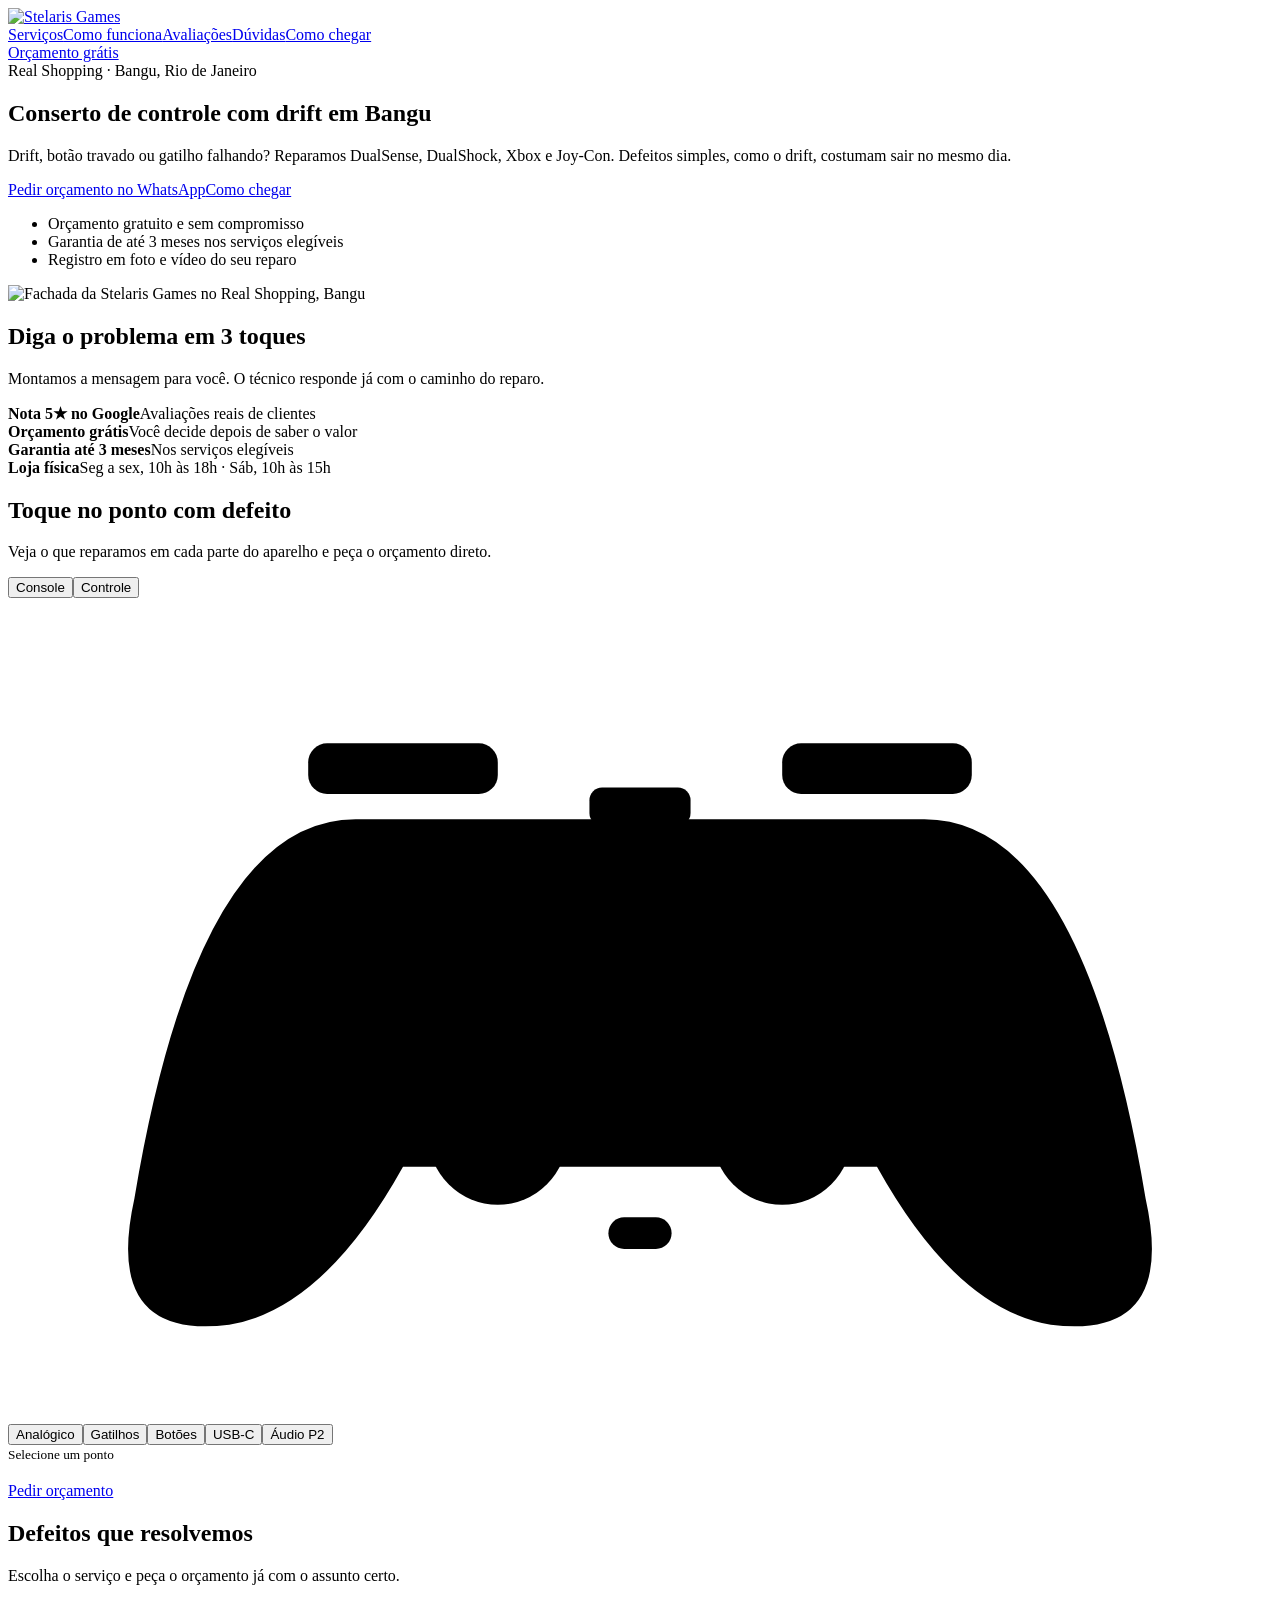
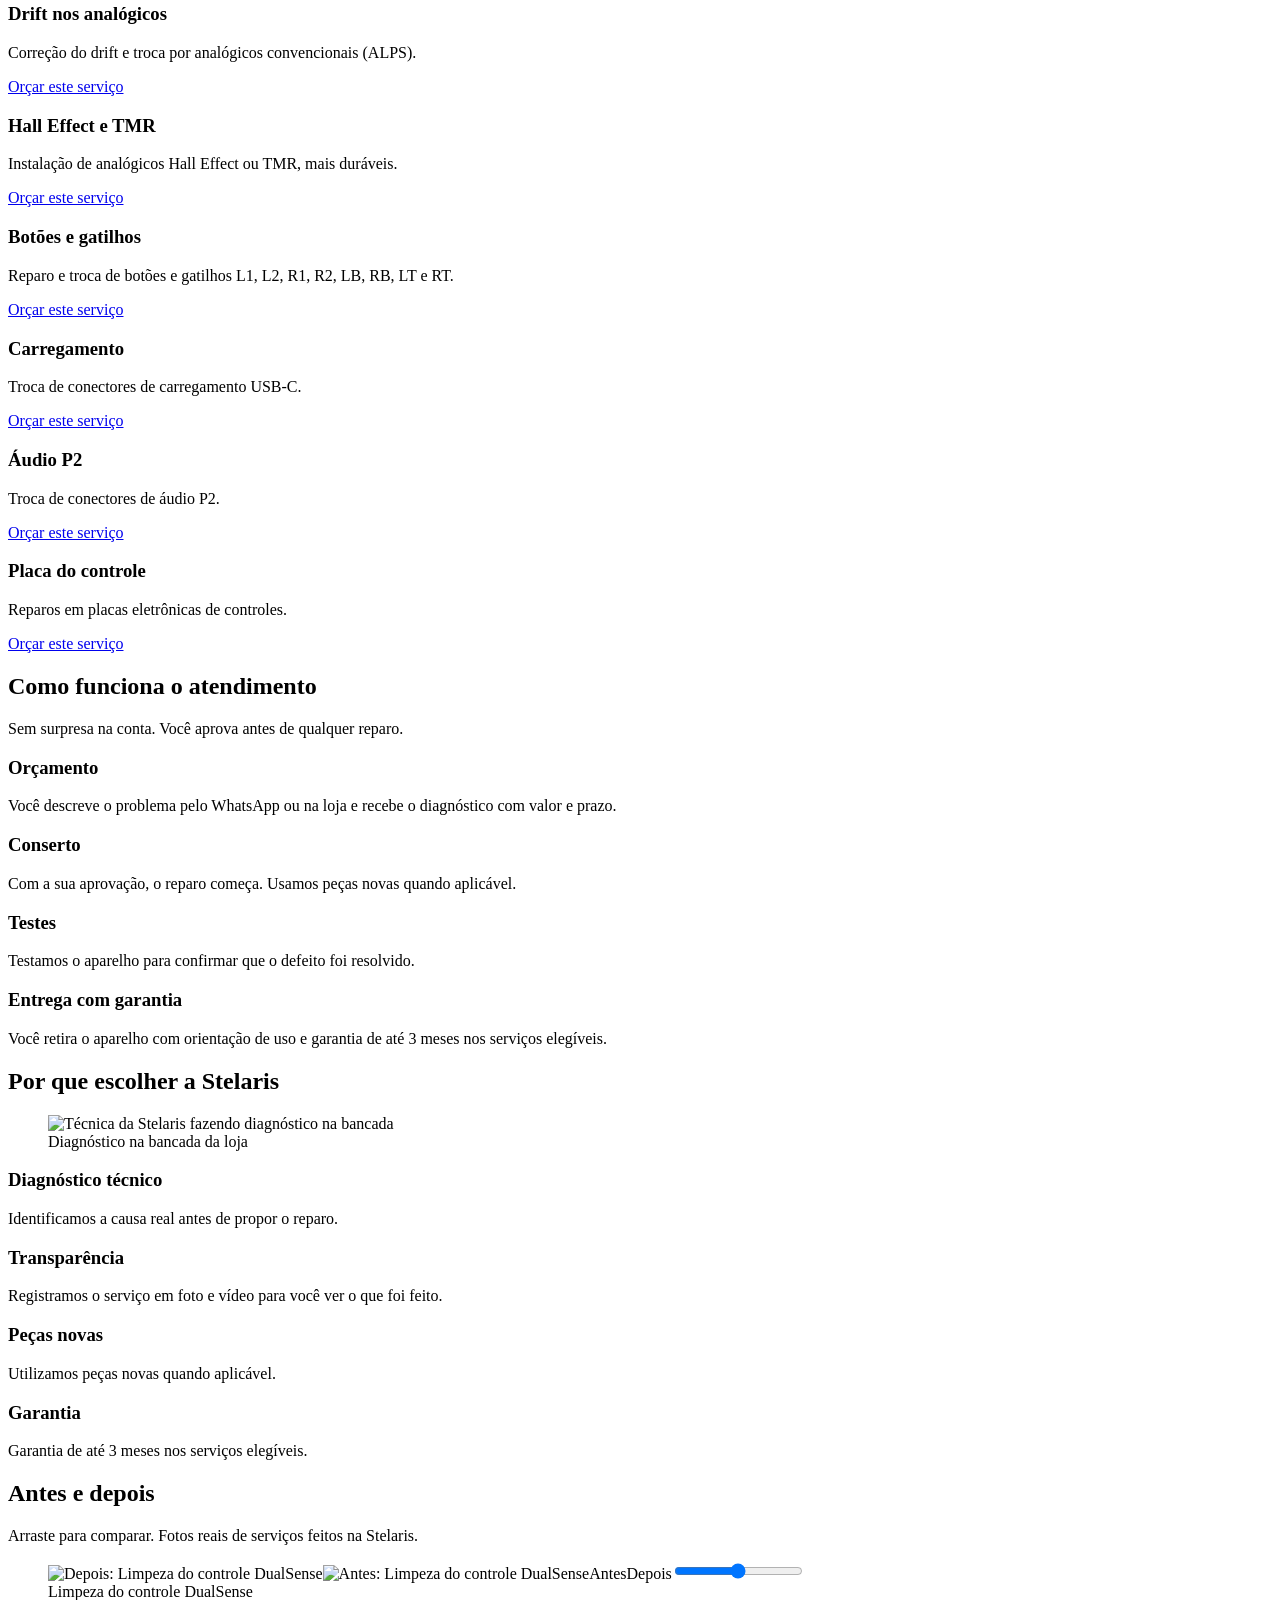
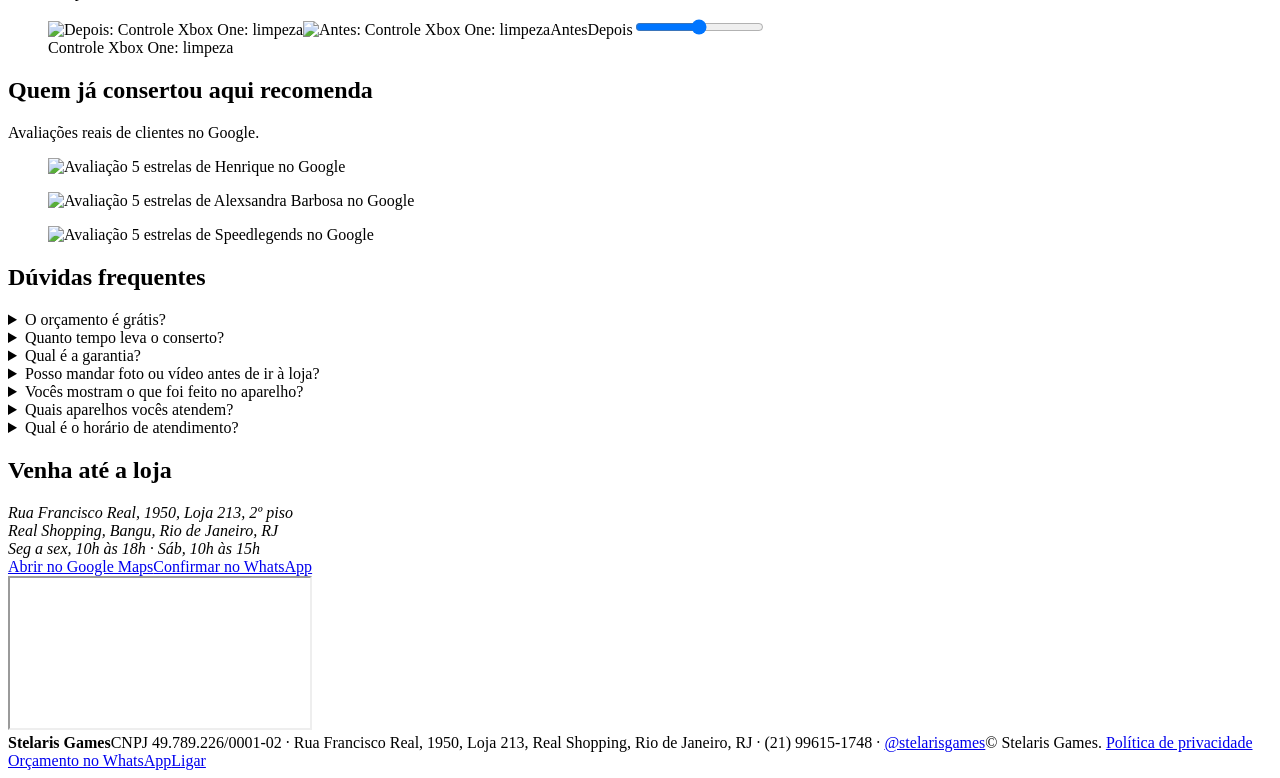
==== commit ca40bb52: "Add files via upload" ====
--- a/index.html
+++ b/index.html
@@ -1,505 +1,44 @@
 <!DOCTYPE html>
-<html lang="pt-BR">
-<head>
-  <meta charset="UTF-8">
-  <meta name="viewport" content="width=device-width, initial-scale=1.0">
-  <title>Stelaris Games | Centro de Soluções Gamer</title>
-  <meta name="description" content="Consultoria, diagnóstico e soluções para consoles, controles e notebook. Do PlayStation ao Xbox, Nintendo e muito mais.">
-  <link rel="preconnect" href="https://fonts.googleapis.com">
-  <link rel="preconnect" href="https://fonts.gstatic.com" crossorigin>
-  <link href="https://fonts.googleapis.com/css2?family=Inter:wght@400;500;600;700;800&family=Orbitron:wght@600;700;800&display=swap" rel="stylesheet">
-  <link rel="stylesheet" href="styles.css">
-</head>
+<html lang="pt-BR"><head><meta charset="utf-8">
+<meta name="viewport" content="width=device-width, initial-scale=1">
+<title>Conserto de controle com drift em Bangu | Stelaris Games</title><meta name="description" content="Conserto de controle com drift em Bangu: DualSense, DualShock, Xbox e Joy-Con. Analógicos Hall Effect e TMR. Orçamento grátis.">
+<link rel="canonical" href="https://stelarisgames.com.br/conserto-controle-drift/"><meta name="theme-color" content="#1f2a6b">
+<meta property="og:title" content="Conserto de controle com drift em Bangu | Stelaris Games"><meta property="og:description" content="Conserto de controle com drift em Bangu: DualSense, DualShock, Xbox e Joy-Con. Analógicos Hall Effect e TMR. Orçamento grátis."><meta property="og:image" content="https://stelarisgames.com.br/img/hero-fachada.webp"><meta property="og:type" content="website"><meta property="og:url" content="https://stelarisgames.com.br/conserto-controle-drift/">
+<link rel="icon" type="image/png" href="../img/favicon.png">
+<link rel="preconnect" href="https://fonts.googleapis.com"><link rel="preconnect" href="https://fonts.gstatic.com" crossorigin>
+<link href="https://fonts.googleapis.com/css2?family=Chakra+Petch:wght@500;700&family=Figtree:wght@400;600;700&display=swap" rel="stylesheet">
+<link rel="stylesheet" href="../assets/style.css">
+<script type="application/ld+json">{"@context": "https://schema.org", "@type": "LocalBusiness", "name": "Stelaris Games", "url": "https://stelarisgames.com.br/", "telephone": "+55 21 99615-1748", "image": "https://stelarisgames.com.br/img/hero-fachada.webp", "address": {"@type": "PostalAddress", "streetAddress": "Rua Francisco Real, 1950, Loja 213, Real Shopping", "addressLocality": "Rio de Janeiro", "addressRegion": "RJ", "addressCountry": "BR"}, "openingHoursSpecification": [{"@type": "OpeningHoursSpecification", "dayOfWeek": ["Monday", "Tuesday", "Wednesday", "Thursday", "Friday"], "opens": "10:00", "closes": "18:00"}, {"@type": "OpeningHoursSpecification", "dayOfWeek": "Saturday", "opens": "10:00", "closes": "15:00"}]}</script></head>
 <body>
-
-<header class="header">
-  <div class="container nav">
-    <a href="#inicio" class="brand">
-      <img src="logo-stelaris.png" alt="Stelaris Games">
-    </a>
-
-    <button class="menu-button" onclick="toggleMenu()" aria-label="Abrir menu">☰</button>
-
-    <nav id="menu">
-      <a href="#processo">Como funciona</a>
-      <a href="#servicos">Serviços</a>
-      <a href="#sobre">Sobre Nós</a>
-      <a href="#antes-depois">Antes e Depois</a>
-      <a href="#contato">Contato</a>
-    </nav>
-
-    <div class="top-actions">
-      <a class="social-top whatsapp-top"
-         href="https://wa.me/5521996151748?text=Olá%2C%20vim%20pelo%20site%20da%20Stelaris%20Games."
-         target="_blank">
-        WhatsApp<br><strong>(21) 99615-1748</strong>
-      </a>
-
-      <a class="social-top instagram-top"
-         href="https://instagram.com/stelarisgames"
-         target="_blank">
-        Instagram<br><strong>@stelarisgames</strong>
-      </a>
-    </div>
-  </div>
-</header>
-
+<header class="top"><div class="wrap bar"><a class="brand" href="../"><img src="../img/logo.png" alt="Stelaris Games" width="54" height="52"></a><nav aria-label="Principal"><a href="#servicos">Serviços</a><a href="#como-funciona">Como funciona</a><a href="#avaliacoes">Avaliações</a><a href="#duvidas">Dúvidas</a><a href="#local">Como chegar</a></nav>
+<a class="btn btn-wa" href="https://wa.me/5521996151748" data-msg="Olá! Meu controle está com drift. Pode me passar um orçamento?" data-track="whatsapp_header">Orçamento grátis</a></div></header>
 <main>
-
-<section class="hero" id="inicio">
-  <div class="hero-orb orb-one"></div>
-  <div class="hero-orb orb-two"></div>
-
-  <div class="container hero-grid">
-    <div class="hero-copy">
-      <h1>
-        CENTRO DE<br>
-        <span class="purple">SOLUÇÕES</span><br>
-        <span class="orange">GAMER</span>
-      </h1>
-
-      <p class="hero-description">
-        Atuamos com consultoria, diagnóstico e soluções para consoles,
-        controles e notebook. Do Playstation ao Xbox, Nintendo e muito mais.
-      </p>
-
-      <div class="hero-buttons">
-        <a class="btn btn-primary"
-           href="https://wa.me/5521996151748?text=Olá%2C%20quero%20falar%20com%20um%20especialista."
-           target="_blank">
-          Falar com um especialista →
-        </a>
-        <a class="btn btn-outline" href="#servicos">Nossos serviços →</a>
-      </div>
-    </div>
-
-    <div class="hero-image">
-      <img src="hero-consoles.jpg" alt="PlayStation 5, Xbox Series S, Nintendo Switch e controles">
-    </div>
-  </div>
-
-  <div class="container benefits">
-    <div class="benefit">
-      <span class="benefit-icon purple-text">▣</span>
-      <div>
-        <strong>ORÇAMENTO GRATUITO</strong>
-        <small>Avaliação sem compromisso.</small>
-      </div>
-    </div>
-
-    <div class="benefit">
-      <span class="benefit-icon orange-text">⬡</span>
-      <div>
-        <strong>TODOS OS SERVIÇOS COM GARANTIA</strong>
-        <small>Mais segurança para você.</small>
-      </div>
-    </div>
-
-    <div class="benefit">
-      <span class="benefit-icon purple-text">⌖</span>
-      <div>
-        <strong>ATENDIMENTO EM BANGU - RJ</strong>
-        <small>Loja física no Real Shopping.</small>
-      </div>
-    </div>
-  </div>
-</section>
-
-<section class="section" id="processo">
-  <div class="container">
-    <div class="section-heading center">
-      <h2>COMO FUNCIONA</h2>
-      <p>Transparência e segurança em todas as etapas.</p>
-    </div>
-
-    <div class="steps">
-      <article class="step purple-border">
-        <span class="step-number">1</span>
-        <h3>1. ORÇAMENTO</h3>
-        <p>Você descreve o problema e fazemos uma análise para informar o orçamento.</p>
-      </article>
-      <article class="step orange-border">
-        <span class="step-number orange-bg">2</span>
-        <h3>2. CONSERTO</h3>
-        <p>Após a aprovação, iniciamos o reparo com cuidado técnico e peças adequadas.</p>
-      </article>
-      <article class="step blue-border">
-        <span class="step-number blue-bg">3</span>
-        <h3>3. TESTES</h3>
-        <p>Realizamos testes para confirmar que o defeito foi solucionado corretamente.</p>
-      </article>
-      <article class="step purple-border">
-        <span class="step-number">4</span>
-        <h3>4. FINALIZAÇÃO</h3>
-        <p>Finalizamos o atendimento com orientação e garantia aplicável.</p>
-      </article>
-    </div>
-  </div>
-</section>
-
-<section class="section dark-section" id="servicos">
-  <div class="container">
-    <div class="section-heading center">
-      <h2>NOSSOS SERVIÇOS</h2>
-      <p>Soluções para consoles, controles, notebooks e acessórios.</p>
-    </div>
-
-    <div class="services-grid">
-      <article class="service">
-        <span>🎮</span>
-        <div>
-          <h3>CONSERTO DE CONSOLES</h3>
-          <p>Reparos de PS5, PS4, PS3 E PS2. XBOX SERIES S/X. Nintendo Switch, Controles, Fontes de vídeo Game, Notebooks gamer e convencionais.</p>
-        </div>
-      </article>
-
-      <article class="service">
-        <span>❄️</span>
-        <div>
-          <h3>MANUTENÇÃO PREVENTIVA</h3>
-          <p>Limpeza, remoção de poeira e troca de pasta térmica ou metal líquido.</p>
-        </div>
-      </article>
-
-      <article class="service">
-        <span>🕹️</span>
-        <div>
-          <h3>CONTROLES</h3>
-          <p>Drift, analógicos, botões, gatilhos, conectores e outros reparos.</p>
-        </div>
-      </article>
-
-      <article class="service">
-        <span>🔌</span>
-        <div>
-          <h3>REPAROS</h3>
-          <p>Reparos de conector HDMI, liga e desliga, blackout, reballing e muito mais.</p>
-        </div>
-      </article>
-
-      <article class="service">
-        <span>💾</span>
-        <div>
-          <h3>UPGRADES</h3>
-          <p>HD, SSD, armazenamento e melhorias compatíveis com o aparelho.</p>
-        </div>
-      </article>
-
-      <article class="service">
-        <span>🔓</span>
-        <div>
-          <h3>DESBLOQUEIOS</h3>
-          <p>Serviços para modelos compatíveis, com orientação de uso.</p>
-        </div>
-      </article>
-
-      <article class="service">
-        <span>💻</span>
-        <div>
-          <h3>NOTEBOOKS</h3>
-          <p>Manutenção preventiva, upgrades e reparos selecionados.</p>
-        </div>
-      </article>
-
-      <article class="service">
-        <span>⚙️</span>
-        <div>
-          <h3>REPARO DE PLACAS</h3>
-          <p>Diagnóstico técnico e reparos eletrônicos especializados.</p>
-        </div>
-      </article>
-    </div>
-  </div>
-</section>
-
-<section class="section" id="antes-depois">
-  <div class="container">
-    <div class="section-heading">
-      <h2>ANTES E DEPOIS</h2>
-      <p>Resultados reais de serviços realizados pela Stelaris Games.</p>
-    </div>
-
-    <div class="before-grid">
-      <article class="before-card">
-        <div class="photo-frame">
-          <img src="antes-limpeza.jpg" alt="Antes - limpeza e manutenção">
-          <span class="label-before">ANTES</span>
-        </div>
-        <div class="photo-frame">
-          <img src="depois-limpeza.jpg" alt="Depois - limpeza e manutenção">
-          <span class="label-after">DEPOIS</span>
-        </div>
-        <h3>Limpeza e manutenção</h3>
-      </article>
-
-      <article class="before-card">
-        <div class="photo-frame">
-          <img src="antes-hdmi.jpg" alt="Antes - troca de HDMI">
-          <span class="label-before">ANTES</span>
-        </div>
-        <div class="photo-frame">
-          <img src="depois-hdmi.jpg" alt="Depois - troca de HDMI">
-          <span class="label-after">DEPOIS</span>
-        </div>
-        <h3>Troca de HDMI</h3>
-      </article>
-
-      <article class="before-card">
-        <div class="photo-frame">
-          <img src="antes-controle.jpg" alt="Antes - reparo de controle">
-          <span class="label-before">ANTES</span>
-        </div>
-        <div class="photo-frame">
-          <img src="depois-controle.jpg" alt="Depois - reparo de controle">
-          <span class="label-after">DEPOIS</span>
-        </div>
-        <h3>Reparo de controle</h3>
-      </article>
-    </div>
-  </div>
-</section>
-
-
-<section class="section reviews-section" id="avaliacoes">
-  <div class="container">
-    <div class="section-heading center">
-      <span class="eyebrow">AVALIAÇÕES NO GOOGLE</span>
-      <h2>O QUE NOSSOS CLIENTES DIZEM</h2>
-      <p>Experiências reais de clientes da Stelaris Games.</p>
-    </div>
-
-    <div class="reviews-grid">
-
-      <article class="review-card">
-        <div class="review-top">
-          <div class="review-avatar">I</div>
-          <div>
-            <strong>Isabelle Oliveira</strong>
-            <span>um ano atrás</span>
-          </div>
-        </div>
-        <div class="stars" aria-label="5 estrelas">★★★★★</div>
-        <p>Hoje saí de Campo Grande para ir até Bangu e não me arrependi! Profissionais atenciosos e honestos. Resolveram o meu problema no mesmo dia e já voltei com meu Xbox One pra casa.</p>
-        <details>
-          <summary>Ler avaliação completa</summary>
-          <p>Eu só tenho a agradecer!!! Recomendo a todos e agora é meu lugar de confiança se eu precisar de algum serviço nos meus outros videogames.</p>
-        </details>
-      </article>
-
-      <article class="review-card">
-        <div class="review-top">
-          <div class="review-avatar">V</div>
-          <div>
-            <strong>Victor Calaes</strong>
-            <span>7 meses atrás</span>
-          </div>
-        </div>
-        <div class="stars" aria-label="5 estrelas">★★★★★</div>
-        <p>Melhor loja de games na região, excelente atendimento. Sempre me salvam na manutenção.</p>
-      </article>
-
-      <article class="review-card">
-        <div class="review-top">
-          <div class="review-avatar">G</div>
-          <div>
-            <strong>gabriel palhano</strong>
-            <span>um ano atrás</span>
-          </div>
-        </div>
-        <div class="stars" aria-label="5 estrelas">★★★★★</div>
-        <p>Há alguns meses fiz a troca dos meus analógicos do DualShock de PS4 para analógicos com hall effect e me surpreendi com o quanto foram transparentes comigo em todos os processos.</p>
-        <details>
-          <summary>Ler avaliação completa</summary>
-          <p>Meu controle nunca havia sido mexido e do nada apresentou um drift nos comandos, impossibilitando o uso. Levei na loja e me surpreendi com o tanto que foram transparentes comigo em todos os processos, seja na comunicação enquanto o controle está no reparo, seja na atenção de entender o meu problema ou seja pelo valor atribuído ao serviço! Estou com meu controle funcionando plenamente hoje graças a um trabalho impecável! Indico por muitos motivos, mas principalmente pelo profissionalismo, comunicação e transparência com o cliente! Super indico!</p>
-        </details>
-      </article>
-
-      <article class="review-card">
-        <div class="review-top">
-          <div class="review-avatar">J</div>
-          <div>
-            <strong>Juan Corvan</strong>
-            <span>9 meses atrás</span>
-          </div>
-        </div>
-        <div class="stars" aria-label="5 estrelas">★★★★★</div>
-        <p>Conheci a loja depois de levar meu console em outro lugar e me passarem um orçamento absurdo. Quando levei na Stelaris descobri que o problema era muito menor.</p>
-        <details>
-          <summary>Ler avaliação completa</summary>
-          <p>O serviço ficou perfeito e gastei muito menos. Agora só confio na loja e recomendo! A técnica é gente boa demais.</p>
-        </details>
-      </article>
-
-      <article class="review-card">
-        <div class="review-top">
-          <div class="review-avatar">M</div>
-          <div>
-            <strong>Maria Cardoso</strong>
-            <span>3 meses atrás</span>
-          </div>
-        </div>
-        <div class="stars" aria-label="5 estrelas">★★★★★</div>
-        <p>A atendente e a técnica são uns amores e quebraram meu galho com serviços de cortesia!!! A loja também é bonita e organizada e os processos são formais e direitinhos!</p>
-        <details>
-          <summary>Ler avaliação completa</summary>
-          <p>Muito fodas!</p>
-        </details>
-      </article>
-
-      <article class="review-card">
-        <div class="review-top">
-          <div class="review-avatar">H</div>
-          <div>
-            <strong>Henrique</strong>
-            <span>2 semanas atrás</span>
-          </div>
-        </div>
-        <div class="stars" aria-label="5 estrelas">★★★★★</div>
-        <p>Levei meu controle do PS5 pro conserto, estava com um drift violento e atrapalhava muito a jogativa. O preço foi justo e o serviço finalizado no mesmo dia.</p>
-        <details>
-          <summary>Ler avaliação completa</summary>
-          <p>Atendimento excelente e o trabalho executado com perfeição. Hoje consigo chamar meus amigos pra vir jogar sem estresse de controle ruim, tudo está perfeito.</p>
-        </details>
-      </article>
-
-    </div>
-  </div>
-</section>
-
-<section class="section dark-section" id="sobre">
-  <div class="container about">
-    <div>
-      <span class="eyebrow">SOBRE NÓS</span>
-      <h2>STELARIS GAMES</h2>
-      <p>A Stelaris Games é um centro especializado em soluções para o universo gamer, unindo conhecimento técnico, tecnologia e atendimento de alto padrão.</p>
-      <p>Atuamos com diagnóstico, manutenção e reparo de consoles, controles e notebooks, além da venda de equipamentos e acessórios selecionados.</p>
-      <p>Nosso compromisso é oferecer excelência, segurança e confiança em cada solução.</p>
-    </div>
-
-    <div class="about-benefits">
-      <div>
-        <strong>GARANTIA</strong>
-        <span>Todos os serviços com garantia</span>
-      </div>
-      <div>
-        <strong>ATENDIMENTO TÉCNICO</strong>
-        <span>Diagnóstico especializado</span>
-      </div>
-      <div>
-        <strong>WHATSAPP</strong>
-        <span>Atendimento rápido</span>
-      </div>
-      <div>
-        <strong>INSTAGRAM</strong>
-        <span>@stelarisgames</span>
-      </div>
-    </div>
-  </div>
-</section>
-
-
-<section class="section location-section" id="localizacao">
-  <div class="container location-grid">
-    <div class="location-copy">
-      <span class="eyebrow">ONDE ESTAMOS</span>
-      <h2>VISITE A STELARIS GAMES</h2>
-      <p>
-        Rua Francisco Real, 1950 — Loja 213, 2º piso<br>
-        Real Shopping, Bangu — Rio de Janeiro - RJ
-      </p>
-
-      <div class="location-actions">
-        <a class="btn btn-primary" href="https://maps.app.goo.gl/uSFVXtiMWQx1u5JZ9" target="_blank" rel="noopener">
-          Abrir no Google Maps →
-        </a>
-        <a class="btn btn-outline" href="https://wa.me/5521996151748" target="_blank" rel="noopener">
-          Falar no WhatsApp →
-        </a>
-      </div>
-    </div>
-
-    <div class="map-card">
-      <iframe
-        src="https://www.google.com/maps?q=Stelaris%20Games%20Assist%C3%AAncia%20T%C3%A9cnica%2C%20Rua%20Francisco%20Real%2C%201950%2C%20Loja%20213%2C%20Bangu%2C%20Rio%20de%20Janeiro%20RJ&output=embed"
-        title="Localização da Stelaris Games"
-        loading="lazy"
-        allowfullscreen
-        referrerpolicy="no-referrer-when-downgrade">
-      </iframe>
-    </div>
-  </div>
-</section>
-
-<section class="contact-section" id="contato">
-  <div class="container contact-box">
-    <div>
-      <small>Fale com a Stelaris Games</small>
-      <h2>Solicite seu orçamento agora!</h2>
-      <p>Atendimento pelo WhatsApp e Instagram.</p>
-    </div>
-
-    <div class="contact-info">
-      <div>
-        <strong>WhatsApp</strong>
-        <span>(21) 99615-1748</span>
-      </div>
-      <div>
-        <strong>Endereço</strong>
-        <span>Rua Francisco Real, 1950 — Loja 213<br>Real Shopping, Rio de Janeiro - RJ</span>
-      </div>
-      <div>
-        <strong>Instagram</strong>
-        <a href="https://instagram.com/stelarisgames" target="_blank">@stelarisgames</a>
-      </div>
-    </div>
-  </div>
-</section>
-
+<section class="hero"><div class="wrap hero-grid"><div>
+<span class="pill">Real Shopping · Bangu, Rio de Janeiro</span><h1>Conserto de controle com drift em Bangu</h1><p class="lead">Drift, botão travado ou gatilho falhando? Reparamos DualSense, DualShock, Xbox e Joy-Con. Defeitos simples, como o drift, costumam sair no mesmo dia.</p>
+<div class="cta-row"><a class="btn btn-wa" href="https://wa.me/5521996151748" data-msg="Olá! Meu controle está com drift. Pode me passar um orçamento?" data-track="whatsapp_hero">Pedir orçamento no WhatsApp</a><a class="btn btn-ghost" href="https://maps.app.goo.gl/uSFVXtiMWQx1u5JZ9" target="_blank" rel="noopener" data-track="rota_hero">Como chegar</a></div>
+<ul class="ticks"><li>Orçamento gratuito e sem compromisso</li><li>Garantia de até 3 meses nos serviços elegíveis</li><li>Registro em foto e vídeo do seu reparo</li></ul>
+<img class="himg" src="../img/hero-fachada.webp" alt="Fachada da Stelaris Games no Real Shopping, Bangu" width="1200" height="900"></div>
+<div class="wizard" data-device="Controle"><h2>Diga o problema em 3 toques</h2><p class="sub">Montamos a mensagem para você. O técnico responde já com o caminho do reparo.</p><div id="wz" aria-live="polite"></div></div></div></section>
+<div class="trust"><div class="wrap trust-grid"><div><b>Nota 5★ no Google</b><span>Avaliações reais de clientes</span></div><div><b>Orçamento grátis</b><span>Você decide depois de saber o valor</span></div><div><b>Garantia até 3 meses</b><span>Nos serviços elegíveis</span></div><div><b>Loja física</b><span>Seg a sex, 10h às 18h · Sáb, 10h às 15h</span></div></div></div>
+<section id="mapa"><div class="wrap"><h2>Toque no ponto com defeito</h2><p class="lead">Veja o que reparamos em cada parte do aparelho e peça o orçamento direto.</p><div class="xr"><div><div class="tabs" role="tablist"><button class="tab" role="tab" data-v="console" aria-selected="false">Console</button><button class="tab" role="tab" data-v="controle" aria-selected="true">Controle</button></div><div class="dev" data-v="console" hidden><svg viewBox="0 0 400 260" role="img" aria-label="Esquema interno de um console"><rect class="pcb" x="10" y="10" width="380" height="240" rx="18"/><path class="tr" d="M110 75H190M120 110H150M75 110V160M120 190H150M230 120H290M300 76V170M250 190H290M190 175V230H330"/><rect class="blk" x="300" y="40" width="70" height="36" rx="6"/><rect class="blk" x="30" y="160" width="90" height="60" rx="8"/><rect class="blk" x="290" y="170" width="80" height="40" rx="6"/><rect class="blk" x="40" y="40" width="70" height="70" rx="8"/><circle class="blk" cx="190" cy="120" r="55"/><g class="fan"><path d="M190 120c-10-40 20-50 28-20zM190 120c40-10 50 20 20 28zM190 120c10 40-20 50-28 20zM190 120c-40 10-50-20-20-28z"/></g></svg><button class="hot" type="button" aria-pressed="false" style="left:84%;top:22%" data-t="Sem imagem ou HDMI" data-d="Troca da entrada HDMI e substituição do CI HDMI." data-m="Olá! Defeito: Sem imagem ou HDMI (Controle). Quero um orçamento."><span>HDMI</span></button><button class="hot" type="button" aria-pressed="false" style="left:19%;top:73%" data-t="Não liga" data-d="Fontes de alimentação, circuitos de alimentação e curtos-circuitos." data-m="Olá! Defeito: Não liga (Controle). Quero um orçamento."><span>Fonte</span></button><button class="hot" type="button" aria-pressed="false" style="left:47%;top:46%" data-t="Barulho e superaquecimento" data-d="Limpeza interna, pasta térmica, metal líquido do PS5, coolers e ventoinhas." data-m="Olá! Defeito: Barulho e superaquecimento (Controle). Quero um orçamento."><span>Cooler</span></button><button class="hot" type="button" aria-pressed="false" style="left:82%;top:73%" data-t="SSD e sistema" data-d="Troca de HD e SSD, upgrade e reinstalação de sistema." data-m="Olá! Defeito: SSD e sistema (Controle). Quero um orçamento."><span>SSD</span></button><button class="hot" type="button" aria-pressed="false" style="left:19%;top:29%" data-t="Reparo de placa" data-d="Componentes SMD, VRM e MOSFETs, chipset, NAND e reballing em consoles compatíveis." data-m="Olá! Defeito: Reparo de placa (Controle). Quero um orçamento."><span>Placa</span></button></div><div class="dev" data-v="controle"><svg viewBox="0 0 400 260" role="img" aria-label="Esquema de um controle"><path class="pcb" d="M110 70Q60 70 40 190Q30 235 70 230Q100 225 125 180L275 180Q300 225 330 230Q370 235 360 190Q340 70 290 70Z"/><rect class="blk" x="95" y="46" width="60" height="16" rx="6"/><rect class="blk" x="245" y="46" width="60" height="16" rx="6"/><rect class="blk" x="184" y="60" width="32" height="12" rx="4"/><circle class="blk" cx="155" cy="170" r="22"/><circle class="blk" cx="245" cy="170" r="22"/><circle class="blk" cx="105" cy="120" r="14"/><circle class="blk" cx="300" cy="105" r="9"/><circle class="blk" cx="320" cy="125" r="9"/><circle class="blk" cx="280" cy="125" r="9"/><circle class="blk" cx="300" cy="145" r="9"/><rect class="blk" x="190" y="196" width="20" height="10" rx="5"/></svg><button class="hot" type="button" aria-pressed="false" style="left:39%;top:65%" data-t="Drift" data-d="Correção do drift e analógicos ALPS, Hall Effect ou TMR." data-m="Olá! Defeito: Drift (Controle). Quero um orçamento."><span>Analógico</span></button><button class="hot" type="button" aria-pressed="false" style="left:31%;top:20%" data-t="Gatilhos" data-d="Reparo de L1, L2, R1, R2, LB, RB e LT/RT." data-m="Olá! Defeito: Gatilhos (Controle). Quero um orçamento."><span>Gatilhos</span></button><button class="hot" type="button" aria-pressed="false" style="left:75%;top:46%" data-t="Botões" data-d="Reparo e substituição de botões." data-m="Olá! Defeito: Botões (Controle). Quero um orçamento."><span>Botões</span></button><button class="hot" type="button" aria-pressed="false" style="left:50%;top:25%" data-t="Carregamento" data-d="Troca de conectores de carregamento." data-m="Olá! Defeito: Carregamento (Controle). Quero um orçamento."><span>USB-C</span></button><button class="hot" type="button" aria-pressed="false" style="left:50%;top:77%" data-t="Áudio P2" data-d="Troca de conectores de áudio P2." data-m="Olá! Defeito: Áudio P2 (Controle). Quero um orçamento."><span>Áudio P2</span></button></div></div><div class="hp" aria-live="polite"><small>Selecione um ponto</small><h3 id="hp-t"></h3><p id="hp-d"></p><a class="btn btn-wa" id="hp-a" href="https://wa.me/5521996151748" data-track="whatsapp_mapa">Pedir orçamento</a></div></div></div></section>
+<section id="servicos"><div class="wrap"><h2>Defeitos que resolvemos</h2><p class="lead">Escolha o serviço e peça o orçamento já com o assunto certo.</p><div class="cards"><article class="card"><h3>Drift nos analógicos</h3><p>Correção do drift e troca por analógicos convencionais (ALPS).</p><a href="https://wa.me/5521996151748" data-msg="Olá! Meu controle está com drift. Quero um orçamento." data-track="whatsapp_card">Orçar este serviço</a></article><article class="card"><h3>Hall Effect e TMR</h3><p>Instalação de analógicos Hall Effect ou TMR, mais duráveis.</p><a href="https://wa.me/5521996151748" data-msg="Olá! Quero instalar analógicos Hall Effect/TMR no meu controle." data-track="whatsapp_card">Orçar este serviço</a></article><article class="card"><h3>Botões e gatilhos</h3><p>Reparo e troca de botões e gatilhos L1, L2, R1, R2, LB, RB, LT e RT.</p><a href="https://wa.me/5521996151748" data-msg="Olá! Meu controle está com botão ou gatilho com defeito. Quero um orçamento." data-track="whatsapp_card">Orçar este serviço</a></article><article class="card"><h3>Carregamento</h3><p>Troca de conectores de carregamento USB-C.</p><a href="https://wa.me/5521996151748" data-msg="Olá! Meu controle não carrega. Quero um orçamento." data-track="whatsapp_card">Orçar este serviço</a></article><article class="card"><h3>Áudio P2</h3><p>Troca de conectores de áudio P2.</p><a href="https://wa.me/5521996151748" data-msg="Olá! O áudio P2 do meu controle não funciona. Quero um orçamento." data-track="whatsapp_card">Orçar este serviço</a></article><article class="card"><h3>Placa do controle</h3><p>Reparos em placas eletrônicas de controles.</p><a href="https://wa.me/5521996151748" data-msg="Olá! Meu controle precisa de reparo de placa. Quero um orçamento." data-track="whatsapp_card">Orçar este serviço</a></article></div></div></section>
+<section class="alt" id="como-funciona"><div class="wrap"><h2>Como funciona o atendimento</h2><p class="lead">Sem surpresa na conta. Você aprova antes de qualquer reparo.</p><div class="steps">
+<div class="step"><h3>Orçamento</h3><p>Você descreve o problema pelo WhatsApp ou na loja e recebe o diagnóstico com valor e prazo.</p></div>
+<div class="step"><h3>Conserto</h3><p>Com a sua aprovação, o reparo começa. Usamos peças novas quando aplicável.</p></div>
+<div class="step"><h3>Testes</h3><p>Testamos o aparelho para confirmar que o defeito foi resolvido.</p></div>
+<div class="step"><h3>Entrega com garantia</h3><p>Você retira o aparelho com orientação de uso e garantia de até 3 meses nos serviços elegíveis.</p></div></div></div></section>
+<section id="diferenciais"><div class="wrap"><h2>Por que escolher a Stelaris</h2><div class="dif"><figure class="bench"><img src="../img/tecnica.webp" width="720" height="1362" alt="Técnica da Stelaris fazendo diagnóstico na bancada" loading="lazy"><figcaption>Diagnóstico na bancada da loja</figcaption></figure><div class="difc">
+<article class="card"><h3>Diagnóstico técnico</h3><p>Identificamos a causa real antes de propor o reparo.</p></article>
+<article class="card"><h3>Transparência</h3><p>Registramos o serviço em foto e vídeo para você ver o que foi feito.</p></article>
+<article class="card"><h3>Peças novas</h3><p>Utilizamos peças novas quando aplicável.</p></article>
+<article class="card"><h3>Garantia</h3><p>Garantia de até 3 meses nos serviços elegíveis.</p></article></div></div></div></section>
+<section class="alt" id="antes-depois"><div class="wrap"><h2>Antes e depois</h2><p class="lead">Arraste para comparar. Fotos reais de serviços feitos na Stelaris.</p><div class="cmps"><figure class="cmp" style="--p:50%"><img src="../img/depois-dualsense.webp" alt="Depois: Limpeza do controle DualSense" width="1000" height="1000" loading="lazy"><img class="top" src="../img/antes-dualsense.webp" alt="Antes: Limpeza do controle DualSense" width="1000" height="1000" loading="lazy"><span class="tg l">Antes</span><span class="tg r">Depois</span><input type="range" min="0" max="100" value="50" aria-label="Comparar antes e depois: Limpeza do controle DualSense"><figcaption>Limpeza do controle DualSense</figcaption></figure><figure class="cmp" style="--p:50%"><img src="../img/depois-controle-xbox.webp" alt="Depois: Controle Xbox One: limpeza" width="1000" height="1000" loading="lazy"><img class="top" src="../img/antes-controle-xbox.webp" alt="Antes: Controle Xbox One: limpeza" width="1000" height="1000" loading="lazy"><span class="tg l">Antes</span><span class="tg r">Depois</span><input type="range" min="0" max="100" value="50" aria-label="Comparar antes e depois: Controle Xbox One: limpeza"><figcaption>Controle Xbox One: limpeza</figcaption></figure></div></div></section>
+<section id="avaliacoes"><div class="wrap"><h2>Quem já consertou aqui recomenda</h2><p class="lead">Avaliações reais de clientes no Google.</p><div class="rev"><figure class="rv"><img src="../img/rv-henrique.webp" width="640" height="541" alt="Avaliação 5 estrelas de Henrique no Google" loading="lazy"></figure><figure class="rv"><img src="../img/rv-alexsandra.webp" width="640" height="493" alt="Avaliação 5 estrelas de Alexsandra Barbosa no Google" loading="lazy"></figure><figure class="rv"><img src="../img/rv-speed.webp" width="640" height="280" alt="Avaliação 5 estrelas de Speedlegends no Google" loading="lazy"></figure></div></div></section>
+<section class="alt" id="duvidas"><div class="wrap"><h2>Dúvidas frequentes</h2><details><summary>O orçamento é grátis?</summary><p>Sim. A avaliação é sem compromisso e você só segue com o reparo se aprovar.</p></details><details><summary>Quanto tempo leva o conserto?</summary><p>Varia conforme o defeito. Problemas simples, como reinstalação de sistema e drift, entregamos no mesmo dia. Nos demais casos, informamos o prazo no orçamento.</p></details><details><summary>Qual é a garantia?</summary><p>Garantia de até 3 meses nos serviços elegíveis. As condições ficam registradas no seu atendimento.</p></details><details><summary>Posso mandar foto ou vídeo antes de ir à loja?</summary><p>Pode. Envie pelo WhatsApp e adiantamos o diagnóstico.</p></details><details><summary>Vocês mostram o que foi feito no aparelho?</summary><p>Sim. Fazemos registros em foto e vídeo do serviço, para você acompanhar com transparência.</p></details><details><summary>Quais aparelhos vocês atendem?</summary><p>PS5, PS4, PS3, PS2, Xbox Series X/S, One e 360, Switch V1/V2, Lite e OLED, 3DS, 2DS, PSP, PS Vita, controles e notebooks.</p></details><details><summary>Qual é o horário de atendimento?</summary><p>Seg a sex, 10h às 18h · Sáb, 10h às 15h.</p></details></div></section>
+<section id="local"><div class="wrap loc"><div><h2>Venha até a loja</h2><address class="addr">Rua Francisco Real, 1950, Loja 213, 2º piso<br>Real Shopping, Bangu, Rio de Janeiro, RJ<br>Seg a sex, 10h às 18h · Sáb, 10h às 15h</address>
+<div class="cta-row"><a class="btn btn-ghost" href="https://maps.app.goo.gl/uSFVXtiMWQx1u5JZ9" target="_blank" rel="noopener" data-track="rota_local">Abrir no Google Maps</a><a class="btn btn-wa" href="https://wa.me/5521996151748" data-msg="Olá! Estou a caminho da loja. Vocês estão abertos agora?" data-track="whatsapp_local">Confirmar no WhatsApp</a></div></div>
+<iframe class="map" title="Mapa da Stelaris Games" loading="lazy" referrerpolicy="no-referrer-when-downgrade" src="https://www.google.com/maps?q=Stelaris%20Games%20Assist%C3%AAncia%20T%C3%A9cnica%2C%20Rua%20Francisco%20Real%2C%201950%2C%20Loja%20213%2C%20Bangu%2C%20Rio%20de%20Janeiro%20RJ&amp;output=embed"></iframe></div></section>
 </main>
-
-<div class="floating-social">
-  <a class="floating-whatsapp" href="https://wa.me/5521996151748" target="_blank" aria-label="WhatsApp">✆</a>
-  <a class="floating-instagram" href="https://instagram.com/stelarisgames" target="_blank" aria-label="Instagram">◎</a>
-</div>
-
-<footer>
-  <div class="container footer-grid">
-    <div class="footer-brand">
-      <img src="logo-stelaris.png" alt="Stelaris Games">
-      <p>Consultoria e soluções em games.</p>
-    </div>
-
-    <div>
-      <strong>LINKS RÁPIDOS</strong>
-      <a href="#processo">Como funciona</a>
-      <a href="#servicos">Serviços</a>
-      <a href="#sobre">Sobre Nós</a>
-      <a href="#antes-depois">Antes e Depois</a>
-      <a href="#contato">Contato</a>
-    </div>
-
-    <div>
-      <strong>SERVIÇOS</strong>
-      <span>Conserto de consoles</span>
-      <span>Manutenção preventiva</span>
-      <span>Controles</span>
-      <span>Reparos</span>
-      <span>Notebooks</span>
-    </div>
-
-    <div>
-      <strong>CONTATO</strong>
-      <span>(21) 99615-1748</span>
-      <span>Real Shopping - RJ</span>
-      <a href="https://instagram.com/stelarisgames" target="_blank">@stelarisgames</a>
-    </div>
-  </div>
-
-  <div class="container copyright">
-    © <span id="year"></span> Stelaris Games. Todos os direitos reservados.
-  </div>
-</footer>
-
-<script src="script.js"></script>
-</body>
-</html>
+<footer><div class="wrap"><b>Stelaris Games</b><span>CNPJ 49.789.226/0001-02 · Rua Francisco Real, 1950, Loja 213, Real Shopping, Rio de Janeiro, RJ · (21) 99615-1748 · <a href="https://instagram.com/stelarisgames">@stelarisgames</a></span><span>© Stelaris Games. <a href="../privacidade/">Política de privacidade</a></span></div></footer>
+<div class="sticky"><a class="btn btn-wa" href="https://wa.me/5521996151748" data-msg="Olá! Meu controle está com drift. Pode me passar um orçamento?" data-track="whatsapp_sticky">Orçamento no WhatsApp</a><a class="btn btn-ghost" href="tel:+5521996151748" data-track="ligar_sticky">Ligar</a></div>
+<script src="../assets/config.js"></script><script src="../assets/app.js"></script></body></html>
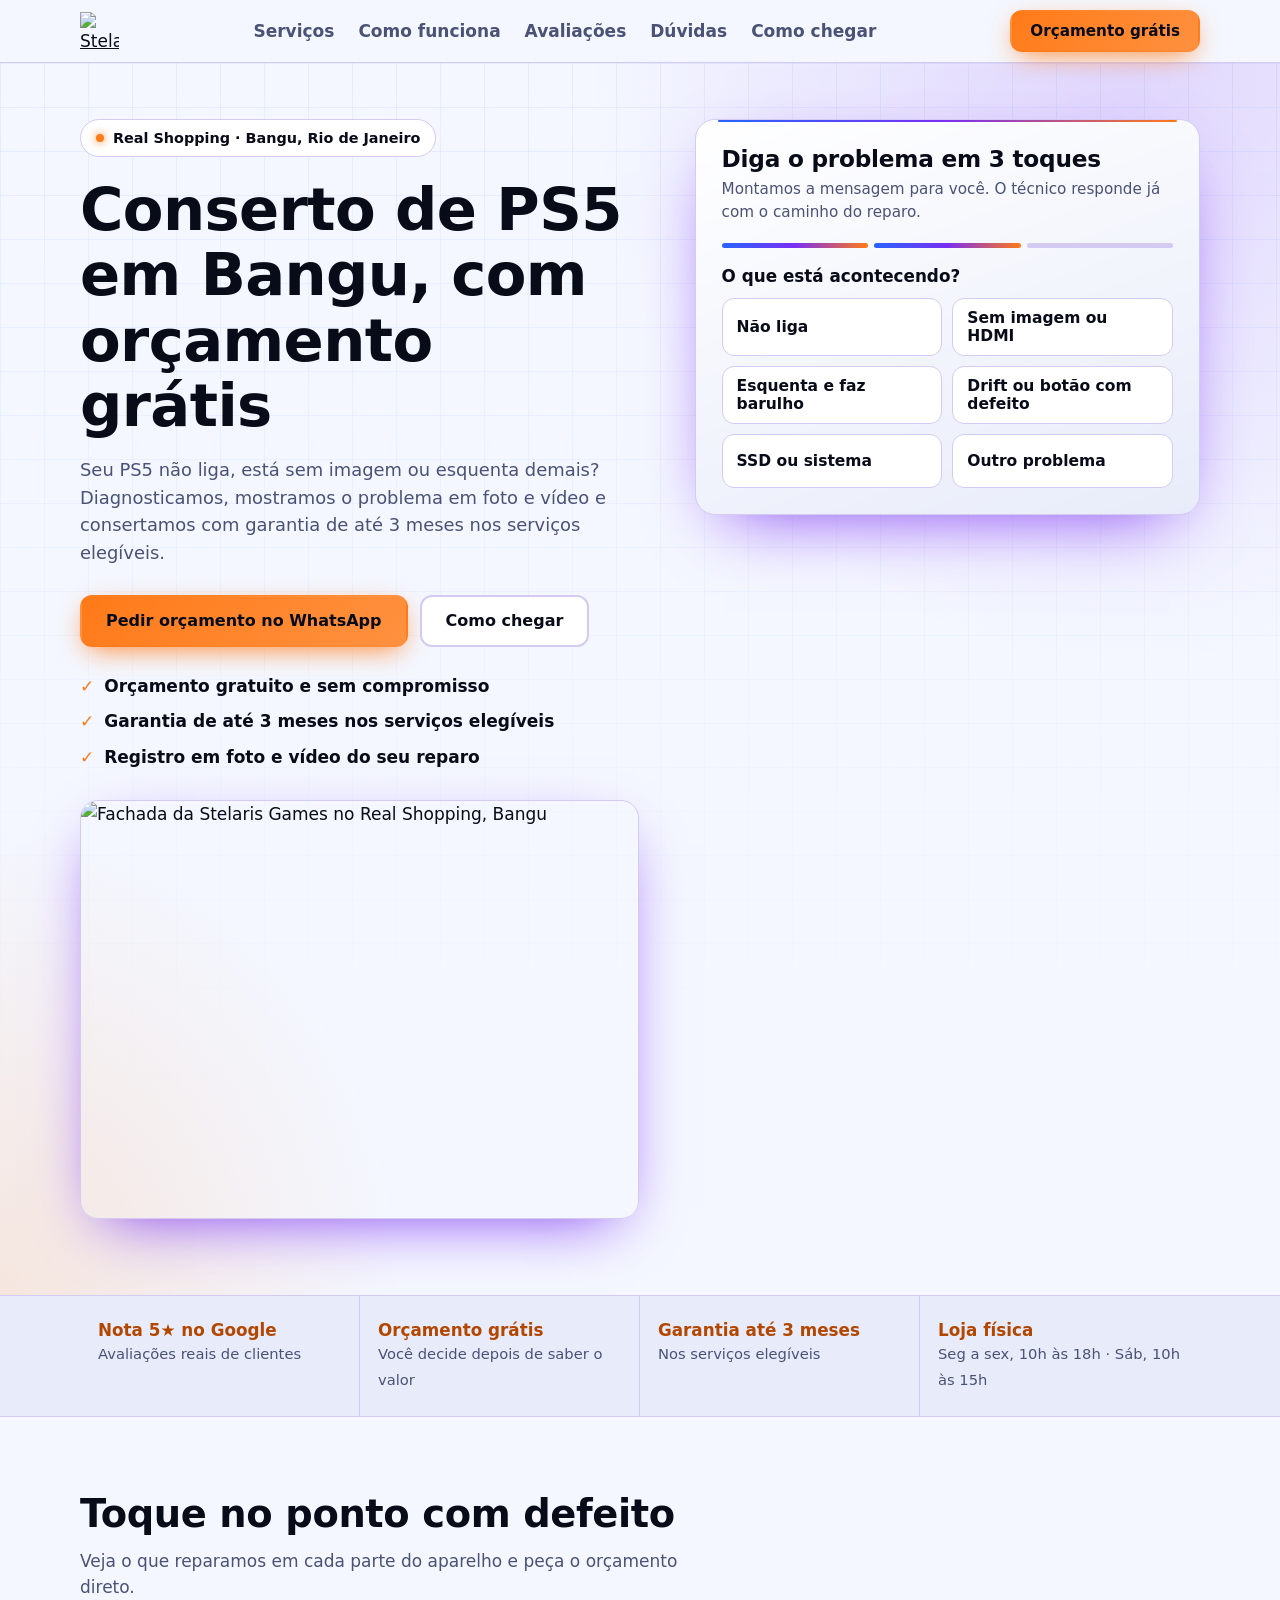
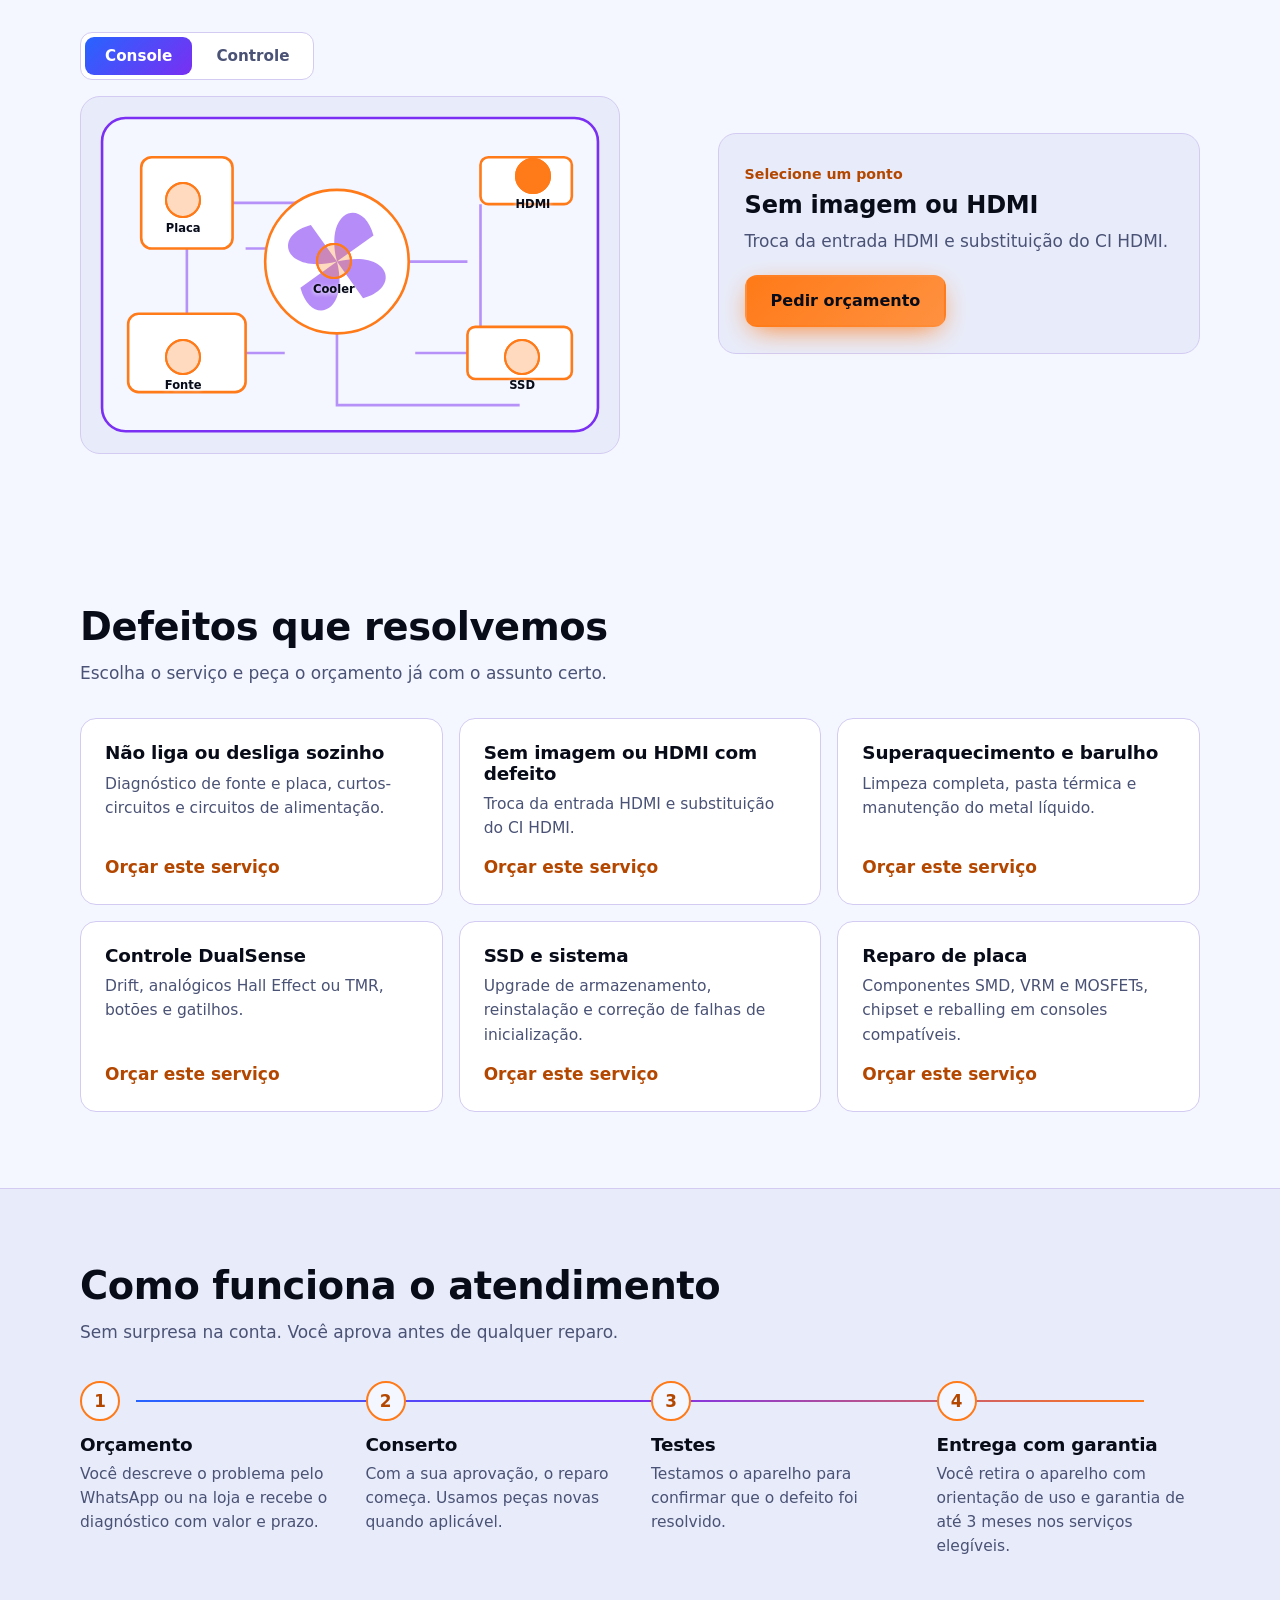
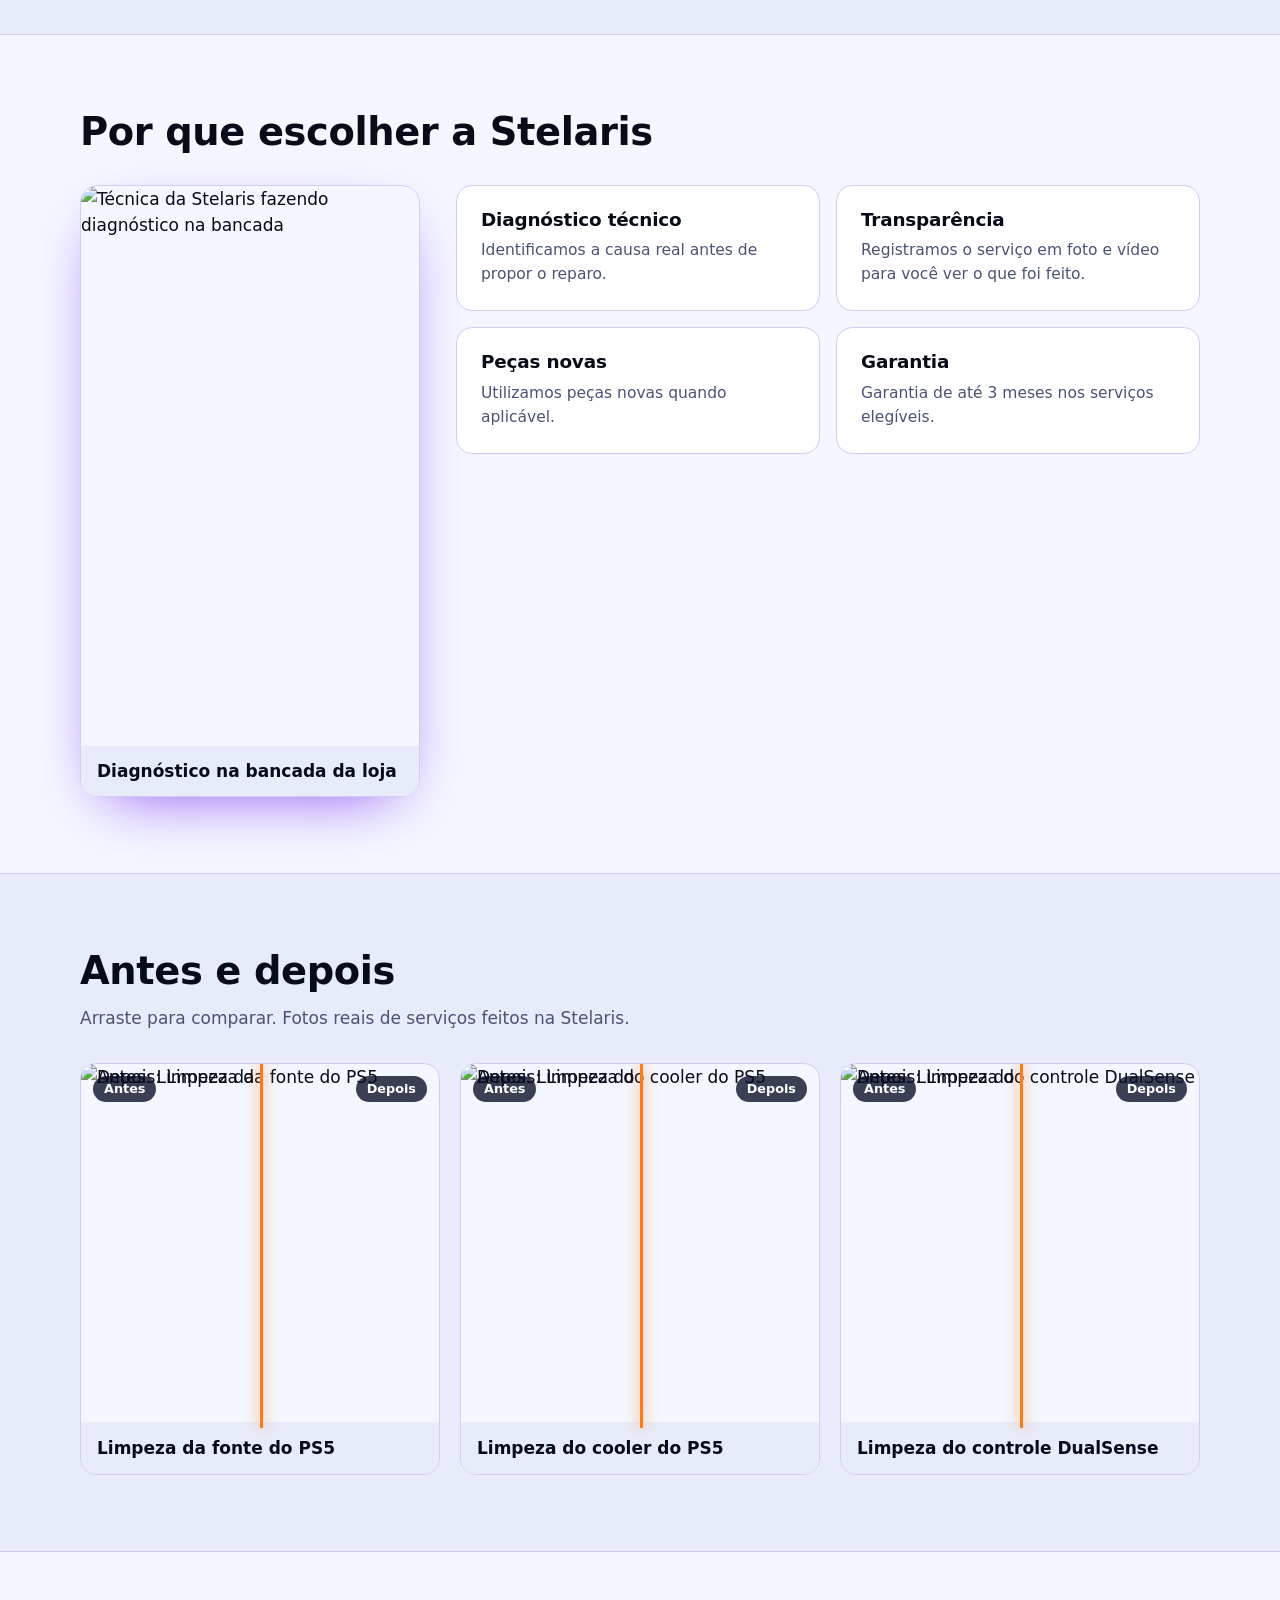
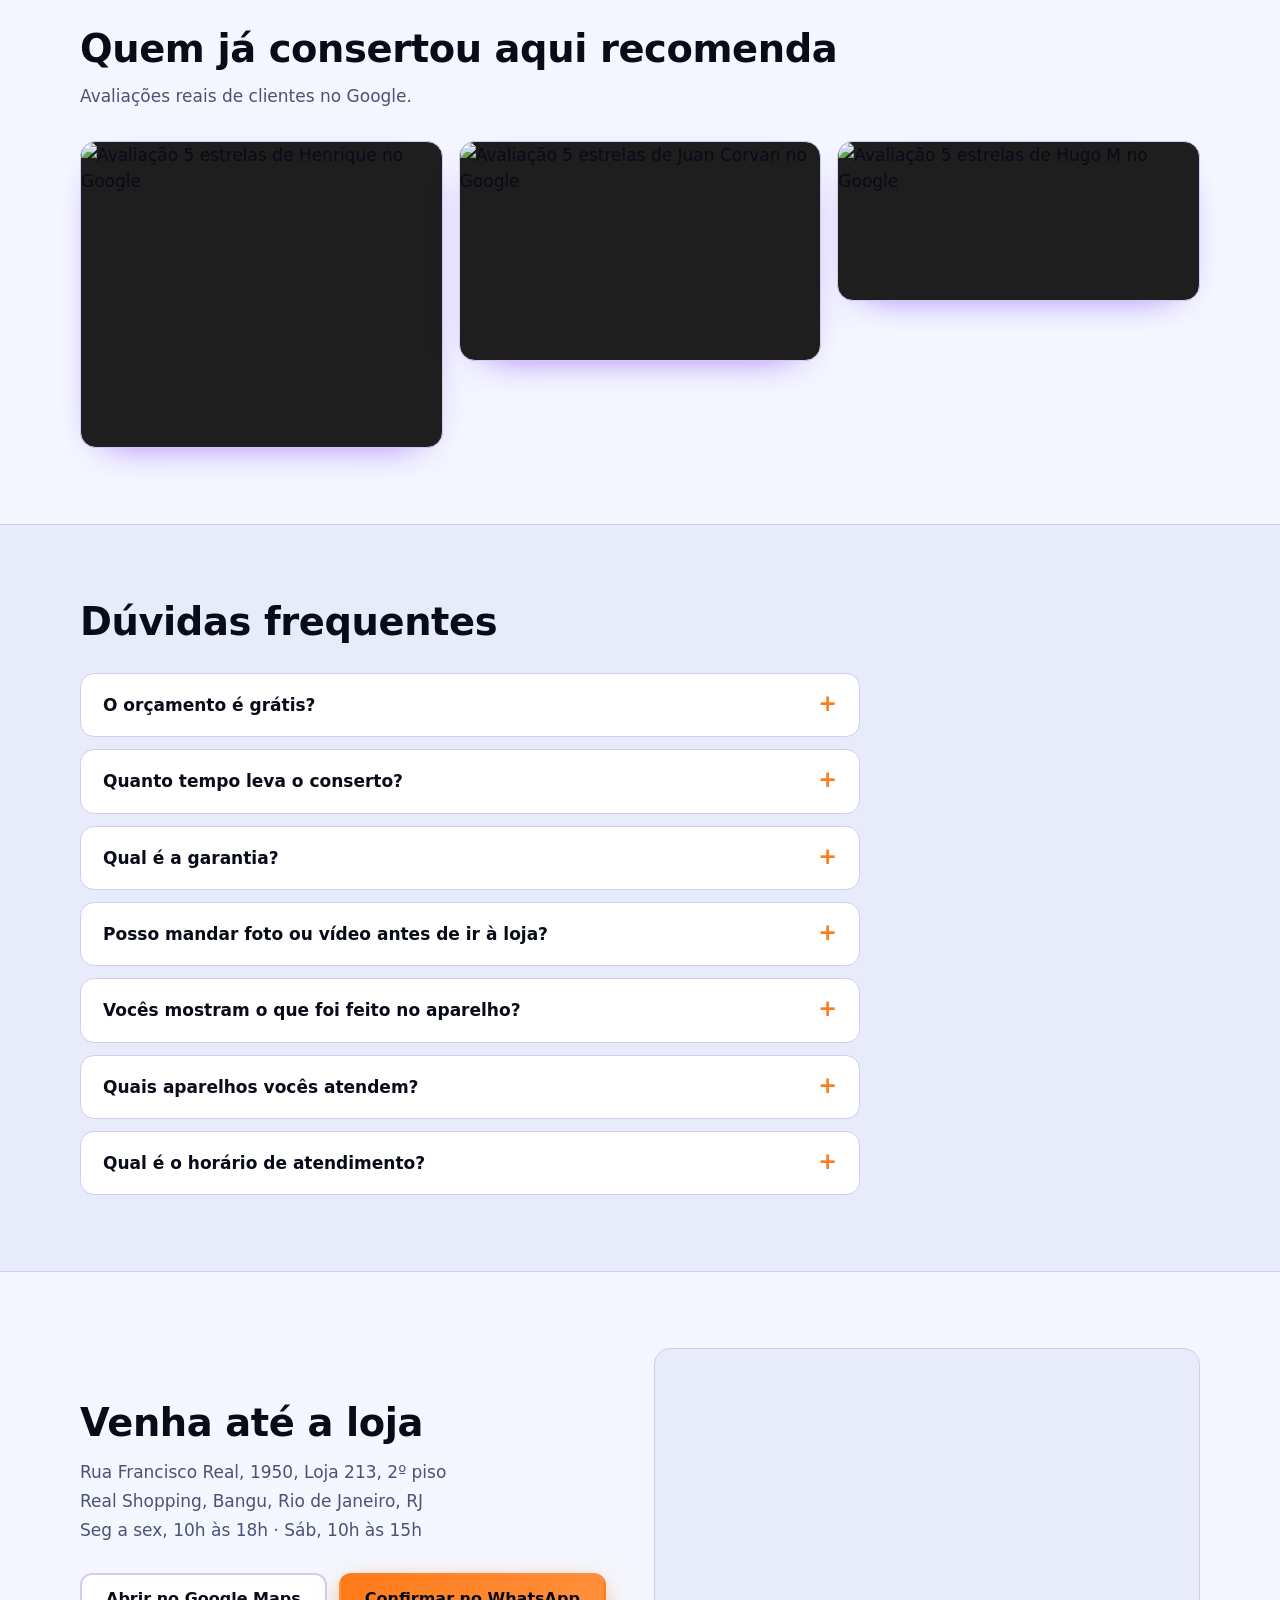
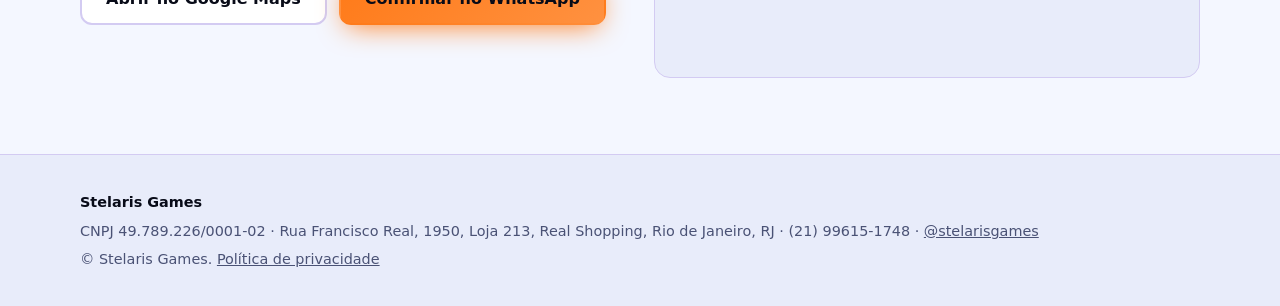
==== commit 3c3f6bb7: "Add files via upload" ====
--- a/index.html
+++ b/index.html
@@ -1,44 +1,182 @@
 <!DOCTYPE html>
 <html lang="pt-BR"><head><meta charset="utf-8">
 <meta name="viewport" content="width=device-width, initial-scale=1">
-<title>Conserto de controle com drift em Bangu | Stelaris Games</title><meta name="description" content="Conserto de controle com drift em Bangu: DualSense, DualShock, Xbox e Joy-Con. Analógicos Hall Effect e TMR. Orçamento grátis.">
-<link rel="canonical" href="https://stelarisgames.com.br/conserto-controle-drift/"><meta name="theme-color" content="#1f2a6b">
-<meta property="og:title" content="Conserto de controle com drift em Bangu | Stelaris Games"><meta property="og:description" content="Conserto de controle com drift em Bangu: DualSense, DualShock, Xbox e Joy-Con. Analógicos Hall Effect e TMR. Orçamento grátis."><meta property="og:image" content="https://stelarisgames.com.br/img/hero-fachada.webp"><meta property="og:type" content="website"><meta property="og:url" content="https://stelarisgames.com.br/conserto-controle-drift/">
-<link rel="icon" type="image/png" href="../img/favicon.png">
+<title>Conserto de PS5 em Bangu | Orçamento grátis | Stelaris Games</title><meta name="description" content="Conserto de PS5 em Bangu: não liga, sem imagem, HDMI, superaquecimento e reparo de placa. Orçamento grátis e garantia de até 3 meses.">
+<link rel="canonical" href="https://stelarisgames.com.br/conserto-ps5/"><meta name="theme-color" content="#1f2a6b">
+<meta property="og:title" content="Conserto de PS5 em Bangu | Orçamento grátis | Stelaris Games"><meta property="og:description" content="Conserto de PS5 em Bangu: não liga, sem imagem, HDMI, superaquecimento e reparo de placa. Orçamento grátis e garantia de até 3 meses."><meta property="og:image" content="https://stelarisgames.com.br/img/hero-fachada.webp"><meta property="og:type" content="website"><meta property="og:url" content="https://stelarisgames.com.br/conserto-ps5/">
+<link rel="icon" type="image/png" href="/img/favicon.png">
 <link rel="preconnect" href="https://fonts.googleapis.com"><link rel="preconnect" href="https://fonts.gstatic.com" crossorigin>
 <link href="https://fonts.googleapis.com/css2?family=Chakra+Petch:wght@500;700&family=Figtree:wght@400;600;700&display=swap" rel="stylesheet">
-<link rel="stylesheet" href="../assets/style.css">
+<style>:root{color-scheme:dark;--bg:#080B18;--bg2:#0e1431;--card:rgba(255,255,255,.045);--text:#F4F7FF;--muted:#A9B3D8;--purple:#9160F4;--purple2:#7A2FF2;--blue:#2764FF;--orange:#FF7A18;--orange2:#FF9140;--acc:#FF9140;--on-orange:#080B18;--line:rgba(134,80,243,.34);--glow1:rgba(122,47,242,.36);--glow2:rgba(255,122,24,.2);--grid:rgba(39,100,255,.1);--head:"Chakra Petch",system-ui,sans-serif;--body:"Figtree",system-ui,-apple-system,"Segoe UI",sans-serif}
+@media(prefers-color-scheme:light){:root{color-scheme:light;--bg:#F4F7FF;--bg2:#E8ECFA;--card:#fff;--text:#080B18;--muted:#4a5275;--purple:#7A2FF2;--purple2:#7A2FF2;--blue:#2764FF;--acc:#B34700;--line:#d3cbf2;--glow1:rgba(122,47,242,.16);--glow2:rgba(255,122,24,.14);--grid:rgba(39,100,255,.07)}}
+*,*::before,*::after{box-sizing:border-box}
+html{scroll-behavior:smooth;scroll-padding-top:76px}
+body{margin:0;background:var(--bg);color:var(--text);font:400 17px/1.55 var(--body);-webkit-text-size-adjust:100%}
+h1,h2,h3{font-family:var(--head);line-height:1.1;margin:0;letter-spacing:-.01em}
+h1{font-size:clamp(2.2rem,6.4vw,3.7rem);font-weight:700}h2{font-size:clamp(1.7rem,4vw,2.4rem);font-weight:700}h3{font-size:1.15rem;font-weight:700}
+p{margin:0}a{color:inherit}img{max-width:100%;height:auto}
+.wrap{width:min(1120px,100% - 40px);margin-inline:auto}
+section{padding:76px 0}.lead{color:var(--muted);max-width:60ch;margin-top:12px}
+:focus-visible{outline:3px solid var(--orange2);outline-offset:3px;border-radius:6px}
+.btn{display:inline-flex;align-items:center;justify-content:center;min-height:52px;padding:0 24px;border-radius:12px;font:700 1rem var(--body);text-decoration:none;border:2px solid transparent;cursor:pointer;transition:transform .15s,box-shadow .2s}
+.btn-wa{background:linear-gradient(135deg,var(--orange),var(--orange2));color:var(--on-orange);box-shadow:0 8px 28px -8px var(--orange)}
+.btn-wa:hover{transform:translateY(-2px);box-shadow:0 12px 34px -8px var(--orange)}
+.btn-ghost{border-color:var(--line);background:var(--card);color:var(--text)}.btn-ghost:hover{border-color:var(--purple)}
+header.top{position:sticky;top:0;z-index:30;padding:10px 0;background:color-mix(in srgb,var(--bg) 82%,transparent);backdrop-filter:blur(14px);-webkit-backdrop-filter:blur(14px);border-bottom:1px solid var(--line)}
+.bar{display:flex;align-items:center;justify-content:space-between;gap:16px}
+.brand img{display:block;height:38px;width:auto}
+header.top .btn{min-height:42px;padding:0 18px;font-size:.95rem}
+header.top nav{display:none;gap:24px;font-weight:600}header.top nav a{text-decoration:none;color:var(--muted)}header.top nav a:hover{color:var(--text)}
+@media(min-width:900px){header.top nav{display:flex}}
+.hero{position:relative;overflow:hidden;padding:56px 0 76px;background:radial-gradient(60% 70% at 88% 0%,var(--glow1),transparent 70%),radial-gradient(45% 55% at 0% 100%,var(--glow2),transparent 70%),var(--bg)}
+.hero::before{content:"";position:absolute;inset:0;background-image:linear-gradient(var(--grid) 1px,transparent 1px),linear-gradient(90deg,var(--grid) 1px,transparent 1px);background-size:44px 44px;mask-image:linear-gradient(180deg,#000,transparent 85%);-webkit-mask-image:linear-gradient(180deg,#000,transparent 85%)}
+.hero-grid{position:relative;display:grid;gap:40px;align-items:start}
+@media(min-width:900px){.hero-grid{grid-template-columns:1.05fr .95fr;gap:56px}}
+.pill{display:inline-flex;align-items:center;gap:9px;background:var(--card);border:1px solid var(--line);border-radius:99px;padding:7px 15px;font-size:.9rem;font-weight:600;margin-bottom:20px}
+.pill::before{content:"";width:8px;height:8px;border-radius:50%;background:var(--orange);box-shadow:0 0 10px var(--orange)}
+.hero .lead{font-size:1.12rem;color:var(--muted);margin-top:18px}
+.cta-row{display:flex;flex-wrap:wrap;gap:12px;margin-top:28px}
+.ticks{list-style:none;padding:0;margin:26px 0 0;display:grid;gap:9px;font-weight:600}
+.ticks li::before{content:"✓";color:var(--orange);font-weight:700;margin-right:10px}
+.himg{display:block;width:100%;max-width:560px;aspect-ratio:4/3;object-fit:cover;border-radius:18px;margin-top:30px;border:1px solid var(--line);box-shadow:0 20px 60px -24px var(--purple2)}
+.wizard{position:relative;background:linear-gradient(160deg,var(--card),transparent),var(--bg2);border:1px solid var(--line);border-radius:20px;padding:26px;box-shadow:0 24px 70px -30px var(--purple2)}
+.wizard::before{content:"";position:absolute;left:22px;right:22px;top:0;height:2px;background:linear-gradient(90deg,var(--blue),var(--purple),var(--orange));border-radius:2px}
+.wizard h2{font-size:1.45rem}.sub{color:var(--muted);font-size:.95rem;margin:6px 0 18px}
+.prog{display:flex;gap:6px;margin-bottom:18px}.prog span{flex:1;height:5px;border-radius:9px;background:var(--line)}.prog span.on{background:linear-gradient(90deg,var(--blue),var(--purple),var(--orange))}
+.q{font:700 1.05rem var(--head);margin-bottom:12px}
+.opts{display:grid;grid-template-columns:1fr 1fr;gap:10px}
+.opt{min-height:54px;padding:10px 14px;text-align:left;border-radius:12px;border:1px solid var(--line);background:var(--card);color:var(--text);font:600 .97rem var(--body);cursor:pointer;transition:border-color .15s,transform .15s,background .15s}
+.opt:hover{border-color:var(--orange);background:rgba(255,122,26,.1);transform:translateY(-1px)}
+.back{background:none;border:0;color:var(--muted);font:600 .9rem var(--body);margin-top:14px;cursor:pointer;text-decoration:underline;padding:6px 0}
+.result{display:grid;gap:12px}.result .btn{width:100%}
+.summary{background:var(--card);border:1px solid var(--line);border-radius:12px;padding:14px;font-size:.97rem}.summary b{display:block;margin-bottom:4px;color:var(--acc)}.note{font-size:.85rem;color:var(--muted)}
+.trust{background:var(--bg2);border-block:1px solid var(--line)}
+.trust-grid{display:grid;grid-template-columns:repeat(2,1fr)}@media(min-width:800px){.trust-grid{grid-template-columns:repeat(4,1fr)}}
+.trust-grid div{padding:24px 18px;border-right:1px solid var(--line)}.trust-grid div:last-child{border-right:0}
+.trust-grid b{display:block;font:700 1.05rem var(--head);color:var(--acc)}.trust-grid span{font-size:.92rem;color:var(--muted)}
+.xr{display:grid;gap:28px;margin-top:32px;align-items:center}@media(min-width:900px){.xr{grid-template-columns:1.1fr .9fr;gap:48px}}
+.tabs{display:inline-flex;gap:4px;padding:4px;border:1px solid var(--line);border-radius:12px;background:var(--card);margin-bottom:16px}
+.tab{border:0;background:none;color:var(--muted);font:700 .95rem var(--body);padding:10px 20px;border-radius:9px;cursor:pointer}
+.tab[aria-selected="true"]{background:linear-gradient(135deg,var(--blue),var(--purple2));color:#fff}
+.dev{position:relative;max-width:540px;border:1px solid var(--line);border-radius:20px;background:var(--bg2);padding:8px}
+.dev[hidden]{display:none}.dev svg{display:block;width:100%;height:auto}
+.pcb{fill:var(--bg);stroke:var(--purple);stroke-width:2}.tr{fill:none;stroke:var(--purple);stroke-opacity:.5;stroke-width:2}
+.blk{fill:var(--card);stroke:var(--orange);stroke-width:2}.fan{transform-box:fill-box;transform-origin:center;animation:spin 5s linear infinite}.fan path{fill:var(--purple);fill-opacity:.55}
+@keyframes spin{to{transform:rotate(360deg)}}
+.hot{position:absolute;width:36px;height:36px;margin:-18px 0 0 -18px;border-radius:50%;border:2px solid var(--orange);background:rgba(255,122,26,.28);cursor:pointer;padding:0}
+.hot::after{content:"";position:absolute;inset:-2px;border-radius:50%;border:2px solid var(--orange);animation:pulse 2.2s ease-out infinite}
+@keyframes pulse{from{transform:scale(1);opacity:.8}to{transform:scale(1.9);opacity:0}}
+.hot[aria-pressed="true"]{background:var(--orange)}.hot[aria-pressed="true"]::after{animation:none}
+.hot span{position:absolute;top:100%;left:50%;transform:translateX(-50%);margin-top:5px;font:700 .72rem var(--body);white-space:nowrap;color:var(--text);text-shadow:0 1px 4px var(--bg)}
+.hp{background:var(--bg2);border:1px solid var(--line);border-radius:18px;padding:26px;min-height:210px}
+.hp small{color:var(--acc);font-weight:700}.hp h3{font-size:1.5rem;margin:6px 0 10px}.hp p{color:var(--muted);margin-bottom:20px}
+.cards{display:grid;gap:16px;margin-top:32px}
+@media(min-width:700px){.cards{grid-template-columns:repeat(2,1fr)}}@media(min-width:1000px){.cards{grid-template-columns:repeat(3,1fr)}}
+.card{background:var(--card);border:1px solid var(--line);border-radius:16px;padding:24px;display:flex;flex-direction:column;gap:8px;transition:border-color .2s,transform .2s}
+.card:hover{border-color:var(--orange);transform:translateY(-3px)}
+.card p{color:var(--muted);font-size:.97rem;flex:1}.card a{font-weight:700;color:var(--acc);text-decoration:none;margin-top:6px}.card a:hover{text-decoration:underline}
+.alt{background:var(--bg2);border-block:1px solid var(--line)}
+.steps{display:grid;gap:22px;margin-top:36px;counter-reset:s}@media(min-width:900px){.steps{grid-template-columns:repeat(4,1fr);position:relative}.steps::before{content:"";position:absolute;top:19px;left:5%;right:5%;height:2px;background:linear-gradient(90deg,var(--blue),var(--purple),var(--orange))}}
+.step{position:relative;counter-increment:s;padding-top:0}
+.step::before{content:counter(s);display:grid;place-items:center;width:40px;height:40px;border-radius:50%;background:var(--bg);border:2px solid var(--orange);color:var(--acc);font:700 1.05rem var(--head);margin-bottom:14px;position:relative}
+.step p{color:var(--muted);margin-top:6px;font-size:.97rem}
+.cmps{display:grid;gap:20px;margin-top:32px;grid-template-columns:repeat(auto-fit,minmax(min(100%,300px),1fr))}
+.cmp{margin:0;position:relative;border-radius:16px;overflow:hidden;border:1px solid var(--line);background:var(--bg)}
+.cmp img{display:block;width:100%;aspect-ratio:1/1;object-fit:cover}.cmp .top{position:absolute;inset:0;clip-path:inset(0 calc(100% - var(--p)) 0 0)}
+.cmp::after{content:"";position:absolute;top:0;bottom:46px;left:var(--p);width:3px;background:var(--orange);box-shadow:0 0 14px var(--orange);pointer-events:none}
+.cmp input{position:absolute;left:0;top:0;width:100%;height:calc(100% - 46px);margin:0;opacity:0;cursor:ew-resize}.cmp:focus-within{outline:3px solid var(--orange2)}
+.tg{position:absolute;top:12px;padding:3px 11px;border-radius:99px;background:rgba(8,12,36,.78);color:#fff;font-size:.8rem;font-weight:700}.tg.l{left:12px}.tg.r{right:12px}
+.cmp figcaption{padding:13px 16px;font-weight:700;background:var(--bg2)}
+.rev{display:grid;gap:16px;margin-top:32px;align-items:start}@media(min-width:800px){.rev{grid-template-columns:repeat(3,1fr)}}
+.rv{margin:0;border-radius:16px;overflow:hidden;border:1px solid var(--line);background:#1e1e1e;box-shadow:0 14px 40px -26px var(--purple2)}.rv img{display:block;width:100%;height:auto}
+.dif{display:grid;gap:24px;margin-top:32px;align-items:start}@media(min-width:900px){.dif{grid-template-columns:340px 1fr;gap:36px}}
+.bench{margin:0;border-radius:18px;overflow:hidden;border:1px solid var(--line);box-shadow:0 20px 60px -28px var(--purple2)}.bench img{display:block;width:100%;height:auto;max-height:560px;object-fit:cover;object-position:center top}.bench figcaption{padding:12px 16px;font-weight:700;background:var(--bg2)}
+.difc{display:grid;gap:16px}@media(min-width:640px){.difc{grid-template-columns:1fr 1fr}}.difc .card{margin:0}
+details{background:var(--card);border:1px solid var(--line);border-radius:14px;margin-top:12px;max-width:780px}details:first-of-type{margin-top:30px}
+summary{cursor:pointer;padding:18px 22px;font-weight:700;list-style:none;display:flex;justify-content:space-between;gap:12px}summary::-webkit-details-marker{display:none}
+summary::after{content:"+";font-size:1.4rem;line-height:1;color:var(--orange)}details[open] summary::after{content:"–"}details[open]{border-color:var(--purple)}details p{padding:0 22px 18px;color:var(--muted)}
+.loc{display:grid;gap:28px}@media(min-width:850px){.loc{grid-template-columns:1fr 1fr;align-items:center}}
+.addr{font-style:normal;margin-top:14px;line-height:1.7;color:var(--muted)}.map{border:1px solid var(--line);border-radius:16px;width:100%;height:330px;background:var(--bg2)}
+footer{padding:36px 0 120px;border-top:1px solid var(--line);color:var(--muted);font-size:.9rem;background:var(--bg2)}footer .wrap{display:grid;gap:6px}footer b{color:var(--text)}
+.sticky{position:fixed;left:0;right:0;bottom:0;z-index:20;display:flex;gap:10px;padding:10px 14px calc(10px + env(safe-area-inset-bottom,0px));background:color-mix(in srgb,var(--bg) 90%,transparent);backdrop-filter:blur(12px);-webkit-backdrop-filter:blur(12px);border-top:1px solid var(--line)}
+.sticky .btn{flex:1;min-height:48px}@media(min-width:900px){.sticky{display:none}footer{padding-bottom:36px}}
+@media(prefers-reduced-motion:reduce){html{scroll-behavior:auto}.fan,.hot::after{animation:none}.btn,.card,.opt{transition:none}}
+</style>
 <script type="application/ld+json">{"@context": "https://schema.org", "@type": "LocalBusiness", "name": "Stelaris Games", "url": "https://stelarisgames.com.br/", "telephone": "+55 21 99615-1748", "image": "https://stelarisgames.com.br/img/hero-fachada.webp", "address": {"@type": "PostalAddress", "streetAddress": "Rua Francisco Real, 1950, Loja 213, Real Shopping", "addressLocality": "Rio de Janeiro", "addressRegion": "RJ", "addressCountry": "BR"}, "openingHoursSpecification": [{"@type": "OpeningHoursSpecification", "dayOfWeek": ["Monday", "Tuesday", "Wednesday", "Thursday", "Friday"], "opens": "10:00", "closes": "18:00"}, {"@type": "OpeningHoursSpecification", "dayOfWeek": "Saturday", "opens": "10:00", "closes": "15:00"}]}</script></head>
 <body>
-<header class="top"><div class="wrap bar"><a class="brand" href="../"><img src="../img/logo.png" alt="Stelaris Games" width="54" height="52"></a><nav aria-label="Principal"><a href="#servicos">Serviços</a><a href="#como-funciona">Como funciona</a><a href="#avaliacoes">Avaliações</a><a href="#duvidas">Dúvidas</a><a href="#local">Como chegar</a></nav>
-<a class="btn btn-wa" href="https://wa.me/5521996151748" data-msg="Olá! Meu controle está com drift. Pode me passar um orçamento?" data-track="whatsapp_header">Orçamento grátis</a></div></header>
+<header class="top"><div class="wrap bar"><a class="brand" href="/"><img src="/img/logo.png" alt="Stelaris Games" width="54" height="52"></a><nav aria-label="Principal"><a href="#servicos">Serviços</a><a href="#como-funciona">Como funciona</a><a href="#avaliacoes">Avaliações</a><a href="#duvidas">Dúvidas</a><a href="#local">Como chegar</a></nav>
+<a class="btn btn-wa" href="https://wa.me/5521996151748" data-msg="Olá! Meu PS5 precisa de conserto. Pode me passar um orçamento?" data-track="whatsapp_header">Orçamento grátis</a></div></header>
 <main>
 <section class="hero"><div class="wrap hero-grid"><div>
-<span class="pill">Real Shopping · Bangu, Rio de Janeiro</span><h1>Conserto de controle com drift em Bangu</h1><p class="lead">Drift, botão travado ou gatilho falhando? Reparamos DualSense, DualShock, Xbox e Joy-Con. Defeitos simples, como o drift, costumam sair no mesmo dia.</p>
-<div class="cta-row"><a class="btn btn-wa" href="https://wa.me/5521996151748" data-msg="Olá! Meu controle está com drift. Pode me passar um orçamento?" data-track="whatsapp_hero">Pedir orçamento no WhatsApp</a><a class="btn btn-ghost" href="https://maps.app.goo.gl/uSFVXtiMWQx1u5JZ9" target="_blank" rel="noopener" data-track="rota_hero">Como chegar</a></div>
+<span class="pill">Real Shopping · Bangu, Rio de Janeiro</span><h1>Conserto de PS5 em Bangu, com orçamento grátis</h1><p class="lead">Seu PS5 não liga, está sem imagem ou esquenta demais? Diagnosticamos, mostramos o problema em foto e vídeo e consertamos com garantia de até 3 meses nos serviços elegíveis.</p>
+<div class="cta-row"><a class="btn btn-wa" href="https://wa.me/5521996151748" data-msg="Olá! Meu PS5 precisa de conserto. Pode me passar um orçamento?" data-track="whatsapp_hero">Pedir orçamento no WhatsApp</a><a class="btn btn-ghost" href="https://maps.app.goo.gl/uSFVXtiMWQx1u5JZ9" target="_blank" rel="noopener" data-track="rota_hero">Como chegar</a></div>
 <ul class="ticks"><li>Orçamento gratuito e sem compromisso</li><li>Garantia de até 3 meses nos serviços elegíveis</li><li>Registro em foto e vídeo do seu reparo</li></ul>
-<img class="himg" src="../img/hero-fachada.webp" alt="Fachada da Stelaris Games no Real Shopping, Bangu" width="1200" height="900"></div>
-<div class="wizard" data-device="Controle"><h2>Diga o problema em 3 toques</h2><p class="sub">Montamos a mensagem para você. O técnico responde já com o caminho do reparo.</p><div id="wz" aria-live="polite"></div></div></div></section>
+<img class="himg" src="/img/hero-fachada.webp" alt="Fachada da Stelaris Games no Real Shopping, Bangu" width="1200" height="900"></div>
+<div class="wizard" data-device="PS5"><h2>Diga o problema em 3 toques</h2><p class="sub">Montamos a mensagem para você. O técnico responde já com o caminho do reparo.</p><div id="wz" aria-live="polite"></div></div></div></section>
 <div class="trust"><div class="wrap trust-grid"><div><b>Nota 5★ no Google</b><span>Avaliações reais de clientes</span></div><div><b>Orçamento grátis</b><span>Você decide depois de saber o valor</span></div><div><b>Garantia até 3 meses</b><span>Nos serviços elegíveis</span></div><div><b>Loja física</b><span>Seg a sex, 10h às 18h · Sáb, 10h às 15h</span></div></div></div>
-<section id="mapa"><div class="wrap"><h2>Toque no ponto com defeito</h2><p class="lead">Veja o que reparamos em cada parte do aparelho e peça o orçamento direto.</p><div class="xr"><div><div class="tabs" role="tablist"><button class="tab" role="tab" data-v="console" aria-selected="false">Console</button><button class="tab" role="tab" data-v="controle" aria-selected="true">Controle</button></div><div class="dev" data-v="console" hidden><svg viewBox="0 0 400 260" role="img" aria-label="Esquema interno de um console"><rect class="pcb" x="10" y="10" width="380" height="240" rx="18"/><path class="tr" d="M110 75H190M120 110H150M75 110V160M120 190H150M230 120H290M300 76V170M250 190H290M190 175V230H330"/><rect class="blk" x="300" y="40" width="70" height="36" rx="6"/><rect class="blk" x="30" y="160" width="90" height="60" rx="8"/><rect class="blk" x="290" y="170" width="80" height="40" rx="6"/><rect class="blk" x="40" y="40" width="70" height="70" rx="8"/><circle class="blk" cx="190" cy="120" r="55"/><g class="fan"><path d="M190 120c-10-40 20-50 28-20zM190 120c40-10 50 20 20 28zM190 120c10 40-20 50-28 20zM190 120c-40 10-50-20-20-28z"/></g></svg><button class="hot" type="button" aria-pressed="false" style="left:84%;top:22%" data-t="Sem imagem ou HDMI" data-d="Troca da entrada HDMI e substituição do CI HDMI." data-m="Olá! Defeito: Sem imagem ou HDMI (Controle). Quero um orçamento."><span>HDMI</span></button><button class="hot" type="button" aria-pressed="false" style="left:19%;top:73%" data-t="Não liga" data-d="Fontes de alimentação, circuitos de alimentação e curtos-circuitos." data-m="Olá! Defeito: Não liga (Controle). Quero um orçamento."><span>Fonte</span></button><button class="hot" type="button" aria-pressed="false" style="left:47%;top:46%" data-t="Barulho e superaquecimento" data-d="Limpeza interna, pasta térmica, metal líquido do PS5, coolers e ventoinhas." data-m="Olá! Defeito: Barulho e superaquecimento (Controle). Quero um orçamento."><span>Cooler</span></button><button class="hot" type="button" aria-pressed="false" style="left:82%;top:73%" data-t="SSD e sistema" data-d="Troca de HD e SSD, upgrade e reinstalação de sistema." data-m="Olá! Defeito: SSD e sistema (Controle). Quero um orçamento."><span>SSD</span></button><button class="hot" type="button" aria-pressed="false" style="left:19%;top:29%" data-t="Reparo de placa" data-d="Componentes SMD, VRM e MOSFETs, chipset, NAND e reballing em consoles compatíveis." data-m="Olá! Defeito: Reparo de placa (Controle). Quero um orçamento."><span>Placa</span></button></div><div class="dev" data-v="controle"><svg viewBox="0 0 400 260" role="img" aria-label="Esquema de um controle"><path class="pcb" d="M110 70Q60 70 40 190Q30 235 70 230Q100 225 125 180L275 180Q300 225 330 230Q370 235 360 190Q340 70 290 70Z"/><rect class="blk" x="95" y="46" width="60" height="16" rx="6"/><rect class="blk" x="245" y="46" width="60" height="16" rx="6"/><rect class="blk" x="184" y="60" width="32" height="12" rx="4"/><circle class="blk" cx="155" cy="170" r="22"/><circle class="blk" cx="245" cy="170" r="22"/><circle class="blk" cx="105" cy="120" r="14"/><circle class="blk" cx="300" cy="105" r="9"/><circle class="blk" cx="320" cy="125" r="9"/><circle class="blk" cx="280" cy="125" r="9"/><circle class="blk" cx="300" cy="145" r="9"/><rect class="blk" x="190" y="196" width="20" height="10" rx="5"/></svg><button class="hot" type="button" aria-pressed="false" style="left:39%;top:65%" data-t="Drift" data-d="Correção do drift e analógicos ALPS, Hall Effect ou TMR." data-m="Olá! Defeito: Drift (Controle). Quero um orçamento."><span>Analógico</span></button><button class="hot" type="button" aria-pressed="false" style="left:31%;top:20%" data-t="Gatilhos" data-d="Reparo de L1, L2, R1, R2, LB, RB e LT/RT." data-m="Olá! Defeito: Gatilhos (Controle). Quero um orçamento."><span>Gatilhos</span></button><button class="hot" type="button" aria-pressed="false" style="left:75%;top:46%" data-t="Botões" data-d="Reparo e substituição de botões." data-m="Olá! Defeito: Botões (Controle). Quero um orçamento."><span>Botões</span></button><button class="hot" type="button" aria-pressed="false" style="left:50%;top:25%" data-t="Carregamento" data-d="Troca de conectores de carregamento." data-m="Olá! Defeito: Carregamento (Controle). Quero um orçamento."><span>USB-C</span></button><button class="hot" type="button" aria-pressed="false" style="left:50%;top:77%" data-t="Áudio P2" data-d="Troca de conectores de áudio P2." data-m="Olá! Defeito: Áudio P2 (Controle). Quero um orçamento."><span>Áudio P2</span></button></div></div><div class="hp" aria-live="polite"><small>Selecione um ponto</small><h3 id="hp-t"></h3><p id="hp-d"></p><a class="btn btn-wa" id="hp-a" href="https://wa.me/5521996151748" data-track="whatsapp_mapa">Pedir orçamento</a></div></div></div></section>
-<section id="servicos"><div class="wrap"><h2>Defeitos que resolvemos</h2><p class="lead">Escolha o serviço e peça o orçamento já com o assunto certo.</p><div class="cards"><article class="card"><h3>Drift nos analógicos</h3><p>Correção do drift e troca por analógicos convencionais (ALPS).</p><a href="https://wa.me/5521996151748" data-msg="Olá! Meu controle está com drift. Quero um orçamento." data-track="whatsapp_card">Orçar este serviço</a></article><article class="card"><h3>Hall Effect e TMR</h3><p>Instalação de analógicos Hall Effect ou TMR, mais duráveis.</p><a href="https://wa.me/5521996151748" data-msg="Olá! Quero instalar analógicos Hall Effect/TMR no meu controle." data-track="whatsapp_card">Orçar este serviço</a></article><article class="card"><h3>Botões e gatilhos</h3><p>Reparo e troca de botões e gatilhos L1, L2, R1, R2, LB, RB, LT e RT.</p><a href="https://wa.me/5521996151748" data-msg="Olá! Meu controle está com botão ou gatilho com defeito. Quero um orçamento." data-track="whatsapp_card">Orçar este serviço</a></article><article class="card"><h3>Carregamento</h3><p>Troca de conectores de carregamento USB-C.</p><a href="https://wa.me/5521996151748" data-msg="Olá! Meu controle não carrega. Quero um orçamento." data-track="whatsapp_card">Orçar este serviço</a></article><article class="card"><h3>Áudio P2</h3><p>Troca de conectores de áudio P2.</p><a href="https://wa.me/5521996151748" data-msg="Olá! O áudio P2 do meu controle não funciona. Quero um orçamento." data-track="whatsapp_card">Orçar este serviço</a></article><article class="card"><h3>Placa do controle</h3><p>Reparos em placas eletrônicas de controles.</p><a href="https://wa.me/5521996151748" data-msg="Olá! Meu controle precisa de reparo de placa. Quero um orçamento." data-track="whatsapp_card">Orçar este serviço</a></article></div></div></section>
+<section id="mapa"><div class="wrap"><h2>Toque no ponto com defeito</h2><p class="lead">Veja o que reparamos em cada parte do aparelho e peça o orçamento direto.</p><div class="xr"><div><div class="tabs" role="tablist"><button class="tab" role="tab" data-v="console" aria-selected="true">Console</button><button class="tab" role="tab" data-v="controle" aria-selected="false">Controle</button></div><div class="dev" data-v="console"><svg viewBox="0 0 400 260" role="img" aria-label="Esquema interno de um console"><rect class="pcb" x="10" y="10" width="380" height="240" rx="18"/><path class="tr" d="M110 75H190M120 110H150M75 110V160M120 190H150M230 120H290M300 76V170M250 190H290M190 175V230H330"/><rect class="blk" x="300" y="40" width="70" height="36" rx="6"/><rect class="blk" x="30" y="160" width="90" height="60" rx="8"/><rect class="blk" x="290" y="170" width="80" height="40" rx="6"/><rect class="blk" x="40" y="40" width="70" height="70" rx="8"/><circle class="blk" cx="190" cy="120" r="55"/><g class="fan"><path d="M190 120c-10-40 20-50 28-20zM190 120c40-10 50 20 20 28zM190 120c10 40-20 50-28 20zM190 120c-40 10-50-20-20-28z"/></g></svg><button class="hot" type="button" aria-pressed="false" style="left:84%;top:22%" data-t="Sem imagem ou HDMI" data-d="Troca da entrada HDMI e substituição do CI HDMI." data-m="Olá! Defeito: Sem imagem ou HDMI (PS5). Quero um orçamento."><span>HDMI</span></button><button class="hot" type="button" aria-pressed="false" style="left:19%;top:73%" data-t="Não liga" data-d="Fontes de alimentação, circuitos de alimentação e curtos-circuitos." data-m="Olá! Defeito: Não liga (PS5). Quero um orçamento."><span>Fonte</span></button><button class="hot" type="button" aria-pressed="false" style="left:47%;top:46%" data-t="Barulho e superaquecimento" data-d="Limpeza interna, pasta térmica, metal líquido do PS5, coolers e ventoinhas." data-m="Olá! Defeito: Barulho e superaquecimento (PS5). Quero um orçamento."><span>Cooler</span></button><button class="hot" type="button" aria-pressed="false" style="left:82%;top:73%" data-t="SSD e sistema" data-d="Troca de HD e SSD, upgrade e reinstalação de sistema." data-m="Olá! Defeito: SSD e sistema (PS5). Quero um orçamento."><span>SSD</span></button><button class="hot" type="button" aria-pressed="false" style="left:19%;top:29%" data-t="Reparo de placa" data-d="Componentes SMD, VRM e MOSFETs, chipset, NAND e reballing em consoles compatíveis." data-m="Olá! Defeito: Reparo de placa (PS5). Quero um orçamento."><span>Placa</span></button></div><div class="dev" data-v="controle" hidden><svg viewBox="0 0 400 260" role="img" aria-label="Esquema de um controle"><path class="pcb" d="M110 70Q60 70 40 190Q30 235 70 230Q100 225 125 180L275 180Q300 225 330 230Q370 235 360 190Q340 70 290 70Z"/><rect class="blk" x="95" y="46" width="60" height="16" rx="6"/><rect class="blk" x="245" y="46" width="60" height="16" rx="6"/><rect class="blk" x="184" y="60" width="32" height="12" rx="4"/><circle class="blk" cx="155" cy="170" r="22"/><circle class="blk" cx="245" cy="170" r="22"/><circle class="blk" cx="105" cy="120" r="14"/><circle class="blk" cx="300" cy="105" r="9"/><circle class="blk" cx="320" cy="125" r="9"/><circle class="blk" cx="280" cy="125" r="9"/><circle class="blk" cx="300" cy="145" r="9"/><rect class="blk" x="190" y="196" width="20" height="10" rx="5"/></svg><button class="hot" type="button" aria-pressed="false" style="left:39%;top:65%" data-t="Drift" data-d="Correção do drift e analógicos ALPS, Hall Effect ou TMR." data-m="Olá! Defeito: Drift (Controle). Quero um orçamento."><span>Analógico</span></button><button class="hot" type="button" aria-pressed="false" style="left:31%;top:20%" data-t="Gatilhos" data-d="Reparo de L1, L2, R1, R2, LB, RB e LT/RT." data-m="Olá! Defeito: Gatilhos (Controle). Quero um orçamento."><span>Gatilhos</span></button><button class="hot" type="button" aria-pressed="false" style="left:75%;top:46%" data-t="Botões" data-d="Reparo e substituição de botões." data-m="Olá! Defeito: Botões (Controle). Quero um orçamento."><span>Botões</span></button><button class="hot" type="button" aria-pressed="false" style="left:50%;top:25%" data-t="Carregamento" data-d="Troca de conectores de carregamento." data-m="Olá! Defeito: Carregamento (Controle). Quero um orçamento."><span>USB-C</span></button><button class="hot" type="button" aria-pressed="false" style="left:50%;top:77%" data-t="Áudio P2" data-d="Troca de conectores de áudio P2." data-m="Olá! Defeito: Áudio P2 (Controle). Quero um orçamento."><span>Áudio P2</span></button></div></div><div class="hp" aria-live="polite"><small>Selecione um ponto</small><h3 id="hp-t"></h3><p id="hp-d"></p><a class="btn btn-wa" id="hp-a" href="https://wa.me/5521996151748" data-track="whatsapp_mapa">Pedir orçamento</a></div></div></div></section>
+<section id="servicos"><div class="wrap"><h2>Defeitos que resolvemos</h2><p class="lead">Escolha o serviço e peça o orçamento já com o assunto certo.</p><div class="cards"><article class="card"><h3>Não liga ou desliga sozinho</h3><p>Diagnóstico de fonte e placa, curtos-circuitos e circuitos de alimentação.</p><a href="https://wa.me/5521996151748" data-msg="Olá! Meu PS5 não liga ou desliga sozinho. Quero um orçamento." data-track="whatsapp_card">Orçar este serviço</a></article><article class="card"><h3>Sem imagem ou HDMI com defeito</h3><p>Troca da entrada HDMI e substituição do CI HDMI.</p><a href="https://wa.me/5521996151748" data-msg="Olá! Meu PS5 está sem imagem ou com problema no HDMI. Quero um orçamento." data-track="whatsapp_card">Orçar este serviço</a></article><article class="card"><h3>Superaquecimento e barulho</h3><p>Limpeza completa, pasta térmica e manutenção do metal líquido.</p><a href="https://wa.me/5521996151748" data-msg="Olá! Meu PS5 esquenta e faz barulho. Quero um orçamento de limpeza." data-track="whatsapp_card">Orçar este serviço</a></article><article class="card"><h3>Controle DualSense</h3><p>Drift, analógicos Hall Effect ou TMR, botões e gatilhos.</p><a href="https://wa.me/5521996151748" data-msg="Olá! Meu controle de PS5 está com defeito. Quero um orçamento." data-track="whatsapp_card">Orçar este serviço</a></article><article class="card"><h3>SSD e sistema</h3><p>Upgrade de armazenamento, reinstalação e correção de falhas de inicialização.</p><a href="https://wa.me/5521996151748" data-msg="Olá! Quero SSD ou reinstalação de sistema no meu PS5." data-track="whatsapp_card">Orçar este serviço</a></article><article class="card"><h3>Reparo de placa</h3><p>Componentes SMD, VRM e MOSFETs, chipset e reballing em consoles compatíveis.</p><a href="https://wa.me/5521996151748" data-msg="Olá! Meu PS5 precisa de reparo de placa. Quero um orçamento." data-track="whatsapp_card">Orçar este serviço</a></article></div></div></section>
 <section class="alt" id="como-funciona"><div class="wrap"><h2>Como funciona o atendimento</h2><p class="lead">Sem surpresa na conta. Você aprova antes de qualquer reparo.</p><div class="steps">
 <div class="step"><h3>Orçamento</h3><p>Você descreve o problema pelo WhatsApp ou na loja e recebe o diagnóstico com valor e prazo.</p></div>
 <div class="step"><h3>Conserto</h3><p>Com a sua aprovação, o reparo começa. Usamos peças novas quando aplicável.</p></div>
 <div class="step"><h3>Testes</h3><p>Testamos o aparelho para confirmar que o defeito foi resolvido.</p></div>
 <div class="step"><h3>Entrega com garantia</h3><p>Você retira o aparelho com orientação de uso e garantia de até 3 meses nos serviços elegíveis.</p></div></div></div></section>
-<section id="diferenciais"><div class="wrap"><h2>Por que escolher a Stelaris</h2><div class="dif"><figure class="bench"><img src="../img/tecnica.webp" width="720" height="1362" alt="Técnica da Stelaris fazendo diagnóstico na bancada" loading="lazy"><figcaption>Diagnóstico na bancada da loja</figcaption></figure><div class="difc">
+<section id="diferenciais"><div class="wrap"><h2>Por que escolher a Stelaris</h2><div class="dif"><figure class="bench"><img src="/img/tecnica.webp" width="720" height="1362" alt="Técnica da Stelaris fazendo diagnóstico na bancada" loading="lazy"><figcaption>Diagnóstico na bancada da loja</figcaption></figure><div class="difc">
 <article class="card"><h3>Diagnóstico técnico</h3><p>Identificamos a causa real antes de propor o reparo.</p></article>
 <article class="card"><h3>Transparência</h3><p>Registramos o serviço em foto e vídeo para você ver o que foi feito.</p></article>
 <article class="card"><h3>Peças novas</h3><p>Utilizamos peças novas quando aplicável.</p></article>
 <article class="card"><h3>Garantia</h3><p>Garantia de até 3 meses nos serviços elegíveis.</p></article></div></div></div></section>
-<section class="alt" id="antes-depois"><div class="wrap"><h2>Antes e depois</h2><p class="lead">Arraste para comparar. Fotos reais de serviços feitos na Stelaris.</p><div class="cmps"><figure class="cmp" style="--p:50%"><img src="../img/depois-dualsense.webp" alt="Depois: Limpeza do controle DualSense" width="1000" height="1000" loading="lazy"><img class="top" src="../img/antes-dualsense.webp" alt="Antes: Limpeza do controle DualSense" width="1000" height="1000" loading="lazy"><span class="tg l">Antes</span><span class="tg r">Depois</span><input type="range" min="0" max="100" value="50" aria-label="Comparar antes e depois: Limpeza do controle DualSense"><figcaption>Limpeza do controle DualSense</figcaption></figure><figure class="cmp" style="--p:50%"><img src="../img/depois-controle-xbox.webp" alt="Depois: Controle Xbox One: limpeza" width="1000" height="1000" loading="lazy"><img class="top" src="../img/antes-controle-xbox.webp" alt="Antes: Controle Xbox One: limpeza" width="1000" height="1000" loading="lazy"><span class="tg l">Antes</span><span class="tg r">Depois</span><input type="range" min="0" max="100" value="50" aria-label="Comparar antes e depois: Controle Xbox One: limpeza"><figcaption>Controle Xbox One: limpeza</figcaption></figure></div></div></section>
-<section id="avaliacoes"><div class="wrap"><h2>Quem já consertou aqui recomenda</h2><p class="lead">Avaliações reais de clientes no Google.</p><div class="rev"><figure class="rv"><img src="../img/rv-henrique.webp" width="640" height="541" alt="Avaliação 5 estrelas de Henrique no Google" loading="lazy"></figure><figure class="rv"><img src="../img/rv-alexsandra.webp" width="640" height="493" alt="Avaliação 5 estrelas de Alexsandra Barbosa no Google" loading="lazy"></figure><figure class="rv"><img src="../img/rv-speed.webp" width="640" height="280" alt="Avaliação 5 estrelas de Speedlegends no Google" loading="lazy"></figure></div></div></section>
+<section class="alt" id="antes-depois"><div class="wrap"><h2>Antes e depois</h2><p class="lead">Arraste para comparar. Fotos reais de serviços feitos na Stelaris.</p><div class="cmps"><figure class="cmp" style="--p:50%"><img src="/img/depois-ps5-fonte.webp" alt="Depois: Limpeza da fonte do PS5" width="1000" height="1000" loading="lazy"><img class="top" src="/img/antes-ps5-fonte.webp" alt="Antes: Limpeza da fonte do PS5" width="1000" height="1000" loading="lazy"><span class="tg l">Antes</span><span class="tg r">Depois</span><input type="range" min="0" max="100" value="50" aria-label="Comparar antes e depois: Limpeza da fonte do PS5"><figcaption>Limpeza da fonte do PS5</figcaption></figure><figure class="cmp" style="--p:50%"><img src="/img/depois-ps5-cooler.webp" alt="Depois: Limpeza do cooler do PS5" width="1000" height="1000" loading="lazy"><img class="top" src="/img/antes-ps5-cooler.webp" alt="Antes: Limpeza do cooler do PS5" width="1000" height="1000" loading="lazy"><span class="tg l">Antes</span><span class="tg r">Depois</span><input type="range" min="0" max="100" value="50" aria-label="Comparar antes e depois: Limpeza do cooler do PS5"><figcaption>Limpeza do cooler do PS5</figcaption></figure><figure class="cmp" style="--p:50%"><img src="/img/depois-dualsense.webp" alt="Depois: Limpeza do controle DualSense" width="1000" height="1000" loading="lazy"><img class="top" src="/img/antes-dualsense.webp" alt="Antes: Limpeza do controle DualSense" width="1000" height="1000" loading="lazy"><span class="tg l">Antes</span><span class="tg r">Depois</span><input type="range" min="0" max="100" value="50" aria-label="Comparar antes e depois: Limpeza do controle DualSense"><figcaption>Limpeza do controle DualSense</figcaption></figure></div></div></section>
+<section id="avaliacoes"><div class="wrap"><h2>Quem já consertou aqui recomenda</h2><p class="lead">Avaliações reais de clientes no Google.</p><div class="rev"><figure class="rv"><img src="/img/rv-henrique.webp" width="640" height="541" alt="Avaliação 5 estrelas de Henrique no Google" loading="lazy"></figure><figure class="rv"><img src="/img/rv-juan.webp" width="640" height="387" alt="Avaliação 5 estrelas de Juan Corvan no Google" loading="lazy"></figure><figure class="rv"><img src="/img/rv-hugo.webp" width="640" height="280" alt="Avaliação 5 estrelas de Hugo M no Google" loading="lazy"></figure></div></div></section>
 <section class="alt" id="duvidas"><div class="wrap"><h2>Dúvidas frequentes</h2><details><summary>O orçamento é grátis?</summary><p>Sim. A avaliação é sem compromisso e você só segue com o reparo se aprovar.</p></details><details><summary>Quanto tempo leva o conserto?</summary><p>Varia conforme o defeito. Problemas simples, como reinstalação de sistema e drift, entregamos no mesmo dia. Nos demais casos, informamos o prazo no orçamento.</p></details><details><summary>Qual é a garantia?</summary><p>Garantia de até 3 meses nos serviços elegíveis. As condições ficam registradas no seu atendimento.</p></details><details><summary>Posso mandar foto ou vídeo antes de ir à loja?</summary><p>Pode. Envie pelo WhatsApp e adiantamos o diagnóstico.</p></details><details><summary>Vocês mostram o que foi feito no aparelho?</summary><p>Sim. Fazemos registros em foto e vídeo do serviço, para você acompanhar com transparência.</p></details><details><summary>Quais aparelhos vocês atendem?</summary><p>PS5, PS4, PS3, PS2, Xbox Series X/S, One e 360, Switch V1/V2, Lite e OLED, 3DS, 2DS, PSP, PS Vita, controles e notebooks.</p></details><details><summary>Qual é o horário de atendimento?</summary><p>Seg a sex, 10h às 18h · Sáb, 10h às 15h.</p></details></div></section>
 <section id="local"><div class="wrap loc"><div><h2>Venha até a loja</h2><address class="addr">Rua Francisco Real, 1950, Loja 213, 2º piso<br>Real Shopping, Bangu, Rio de Janeiro, RJ<br>Seg a sex, 10h às 18h · Sáb, 10h às 15h</address>
 <div class="cta-row"><a class="btn btn-ghost" href="https://maps.app.goo.gl/uSFVXtiMWQx1u5JZ9" target="_blank" rel="noopener" data-track="rota_local">Abrir no Google Maps</a><a class="btn btn-wa" href="https://wa.me/5521996151748" data-msg="Olá! Estou a caminho da loja. Vocês estão abertos agora?" data-track="whatsapp_local">Confirmar no WhatsApp</a></div></div>
 <iframe class="map" title="Mapa da Stelaris Games" loading="lazy" referrerpolicy="no-referrer-when-downgrade" src="https://www.google.com/maps?q=Stelaris%20Games%20Assist%C3%AAncia%20T%C3%A9cnica%2C%20Rua%20Francisco%20Real%2C%201950%2C%20Loja%20213%2C%20Bangu%2C%20Rio%20de%20Janeiro%20RJ&amp;output=embed"></iframe></div></section>
 </main>
-<footer><div class="wrap"><b>Stelaris Games</b><span>CNPJ 49.789.226/0001-02 · Rua Francisco Real, 1950, Loja 213, Real Shopping, Rio de Janeiro, RJ · (21) 99615-1748 · <a href="https://instagram.com/stelarisgames">@stelarisgames</a></span><span>© Stelaris Games. <a href="../privacidade/">Política de privacidade</a></span></div></footer>
-<div class="sticky"><a class="btn btn-wa" href="https://wa.me/5521996151748" data-msg="Olá! Meu controle está com drift. Pode me passar um orçamento?" data-track="whatsapp_sticky">Orçamento no WhatsApp</a><a class="btn btn-ghost" href="tel:+5521996151748" data-track="ligar_sticky">Ligar</a></div>
-<script src="../assets/config.js"></script><script src="../assets/app.js"></script></body></html>+<footer><div class="wrap"><b>Stelaris Games</b><span>CNPJ 49.789.226/0001-02 · Rua Francisco Real, 1950, Loja 213, Real Shopping, Rio de Janeiro, RJ · (21) 99615-1748 · <a href="https://instagram.com/stelarisgames">@stelarisgames</a></span><span>© Stelaris Games. <a href="/privacidade/">Política de privacidade</a></span></div></footer>
+<div class="sticky"><a class="btn btn-wa" href="https://wa.me/5521996151748" data-msg="Olá! Meu PS5 precisa de conserto. Pode me passar um orçamento?" data-track="whatsapp_sticky">Orçamento no WhatsApp</a><a class="btn btn-ghost" href="tel:+5521996151748" data-track="ligar_sticky">Ligar</a></div>
+<script>window.STELARIS={gtm:"",whatsapp:"5521996151748"};</script><script>(function(){
+  var C=window.STELARIS||{},WA=C.whatsapp||"5521996151748";
+  window.dataLayer=window.dataLayer||[];
+  if(C.gtm){window.dataLayer.push({"gtm.start":Date.now(),event:"gtm.js"});var s=document.createElement("script");s.async=true;s.src="https://www.googletagmanager.com/gtm.js?id="+C.gtm;document.head.appendChild(s);}
+  function wa(t){return "https://wa.me/"+WA+"?text="+encodeURIComponent(t);}
+  document.querySelectorAll("[data-msg]").forEach(function(a){a.href=wa(a.getAttribute("data-msg"));});
+  document.addEventListener("click",function(e){var a=e.target.closest("[data-track]");if(a)dataLayer.push({event:a.getAttribute("data-track")});});
+  document.querySelectorAll(".cmp input").forEach(function(r){r.addEventListener("input",function(){r.parentNode.style.setProperty("--p",r.value+"%");});});
+
+  var tabs=document.querySelectorAll(".tab"),devs=document.querySelectorAll(".dev"),T=document.getElementById("hp-t");
+  if(T){
+    var D=document.getElementById("hp-d"),A=document.getElementById("hp-a");
+    function pick(h){document.querySelectorAll(".hot").forEach(function(x){x.setAttribute("aria-pressed",x===h?"true":"false");});
+      T.textContent=h.dataset.t;D.textContent=h.dataset.d;A.href=wa(h.dataset.m);dataLayer.push({event:"mapa_ponto",value:h.dataset.t});}
+    document.querySelectorAll(".hot").forEach(function(h){h.onclick=function(){pick(h);};});
+    function show(v){tabs.forEach(function(t){t.setAttribute("aria-selected",t.dataset.v===v?"true":"false");});
+      devs.forEach(function(d){d.hidden=d.dataset.v!==v;});pick(document.querySelector('.dev[data-v="'+v+'"] .hot'));}
+    tabs.forEach(function(t){t.onclick=function(){show(t.dataset.v);};});
+    show(document.querySelector('.tab[aria-selected="true"]').dataset.v);
+  }
+  var box=document.getElementById("wz");if(!box)return;
+  var preset=box.parentNode.getAttribute("data-device");
+  var steps=[{k:"device",q:"Qual aparelho está com problema?",o:["PS5","PS4","Xbox","Nintendo Switch","Controle","Notebook"]},
+    {k:"issue",q:"O que está acontecendo?",o:["Não liga","Sem imagem ou HDMI","Esquenta e faz barulho","Drift ou botão com defeito","SSD ou sistema","Outro problema"]},
+    {k:"when",q:"Para quando você precisa?",o:["Hoje","Nesta semana","Sem pressa"]}];
+  var st=preset?{i:1,a:{device:preset}}:{i:0,a:{}};
+  function el(t,c,x){var n=document.createElement(t);if(c)n.className=c;if(x!==undefined)n.textContent=x;return n;}
+  function render(){
+    box.textContent="";var prog=el("div","prog");
+    for(var p=0;p<3;p++)prog.appendChild(el("span",p<=Math.min(st.i,2)?"on":""));box.appendChild(prog);
+    if(st.i<3){var S=steps[st.i];box.appendChild(el("div","q",S.q));var g=el("div","opts");
+      S.o.forEach(function(o){var b=el("button","opt",o);b.type="button";b.onclick=function(){st.a[S.k]=o;st.i++;dataLayer.push({event:"wizard_step",step:S.k,value:o});render();};g.appendChild(b);});
+      box.appendChild(g);
+      if(st.i>(preset?1:0)){var back=el("button","back","Voltar");back.type="button";back.onclick=function(){st.i--;render();};box.appendChild(back);}
+    }else{
+      var r=el("div","result"),sm=el("div","summary");sm.appendChild(el("b","","Sua solicitação"));
+      sm.appendChild(document.createTextNode(st.a.device+" · "+st.a.issue+" · Para: "+st.a.when));r.appendChild(sm);
+      var msg="Olá! Vim pelo site da Stelaris Games.\nAparelho: "+st.a.device+"\nProblema: "+st.a.issue+"\nPrecisa para: "+st.a.when+"\nPode me passar um orçamento?";
+      var a=el("a","btn btn-wa","Enviar no WhatsApp");a.href=wa(msg);a.target="_blank";a.rel="noopener";a.setAttribute("data-track","whatsapp_wizard");r.appendChild(a);
+      r.appendChild(el("p","note","Você pode anexar foto ou vídeo do defeito na conversa."));
+      var re=el("button","back","Refazer");re.type="button";re.onclick=function(){st=preset?{i:1,a:{device:preset}}:{i:0,a:{}};render();};r.appendChild(re);box.appendChild(r);}
+  }
+  render();
+})();
+</script></body></html>
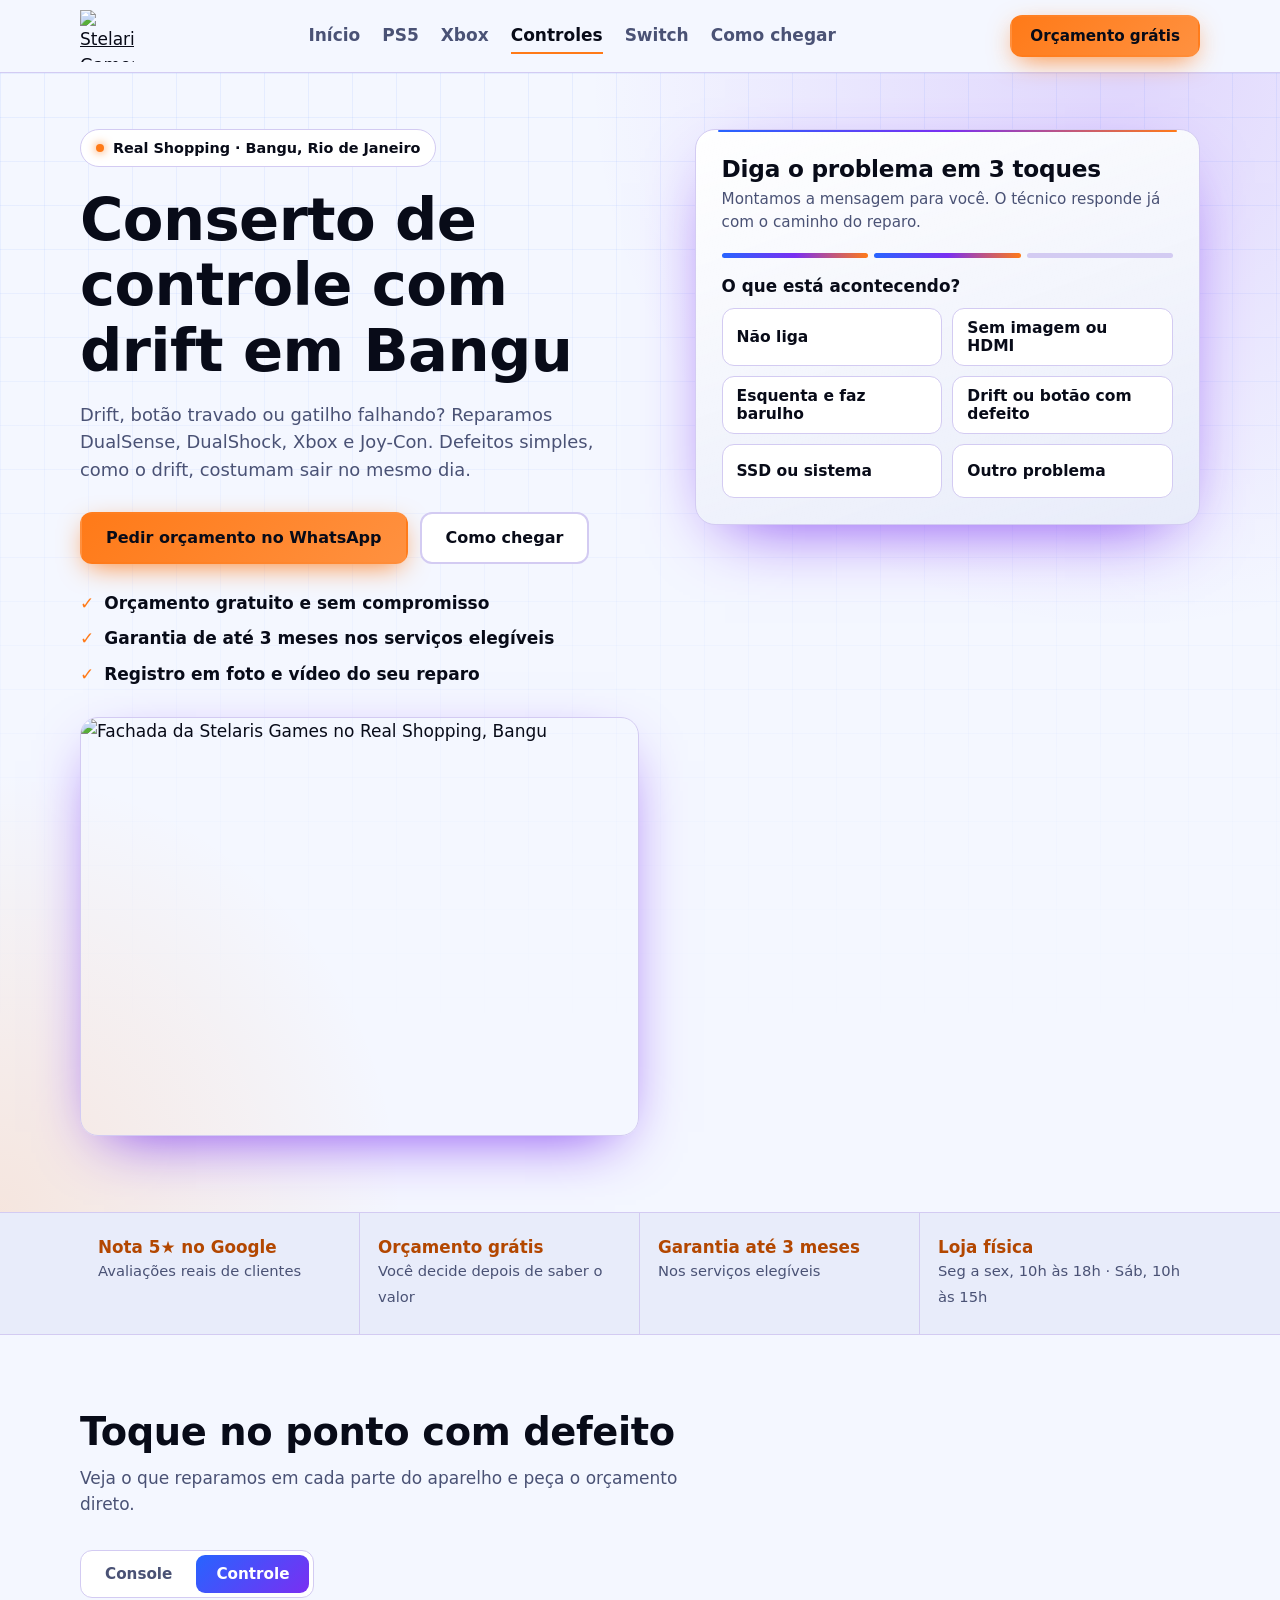
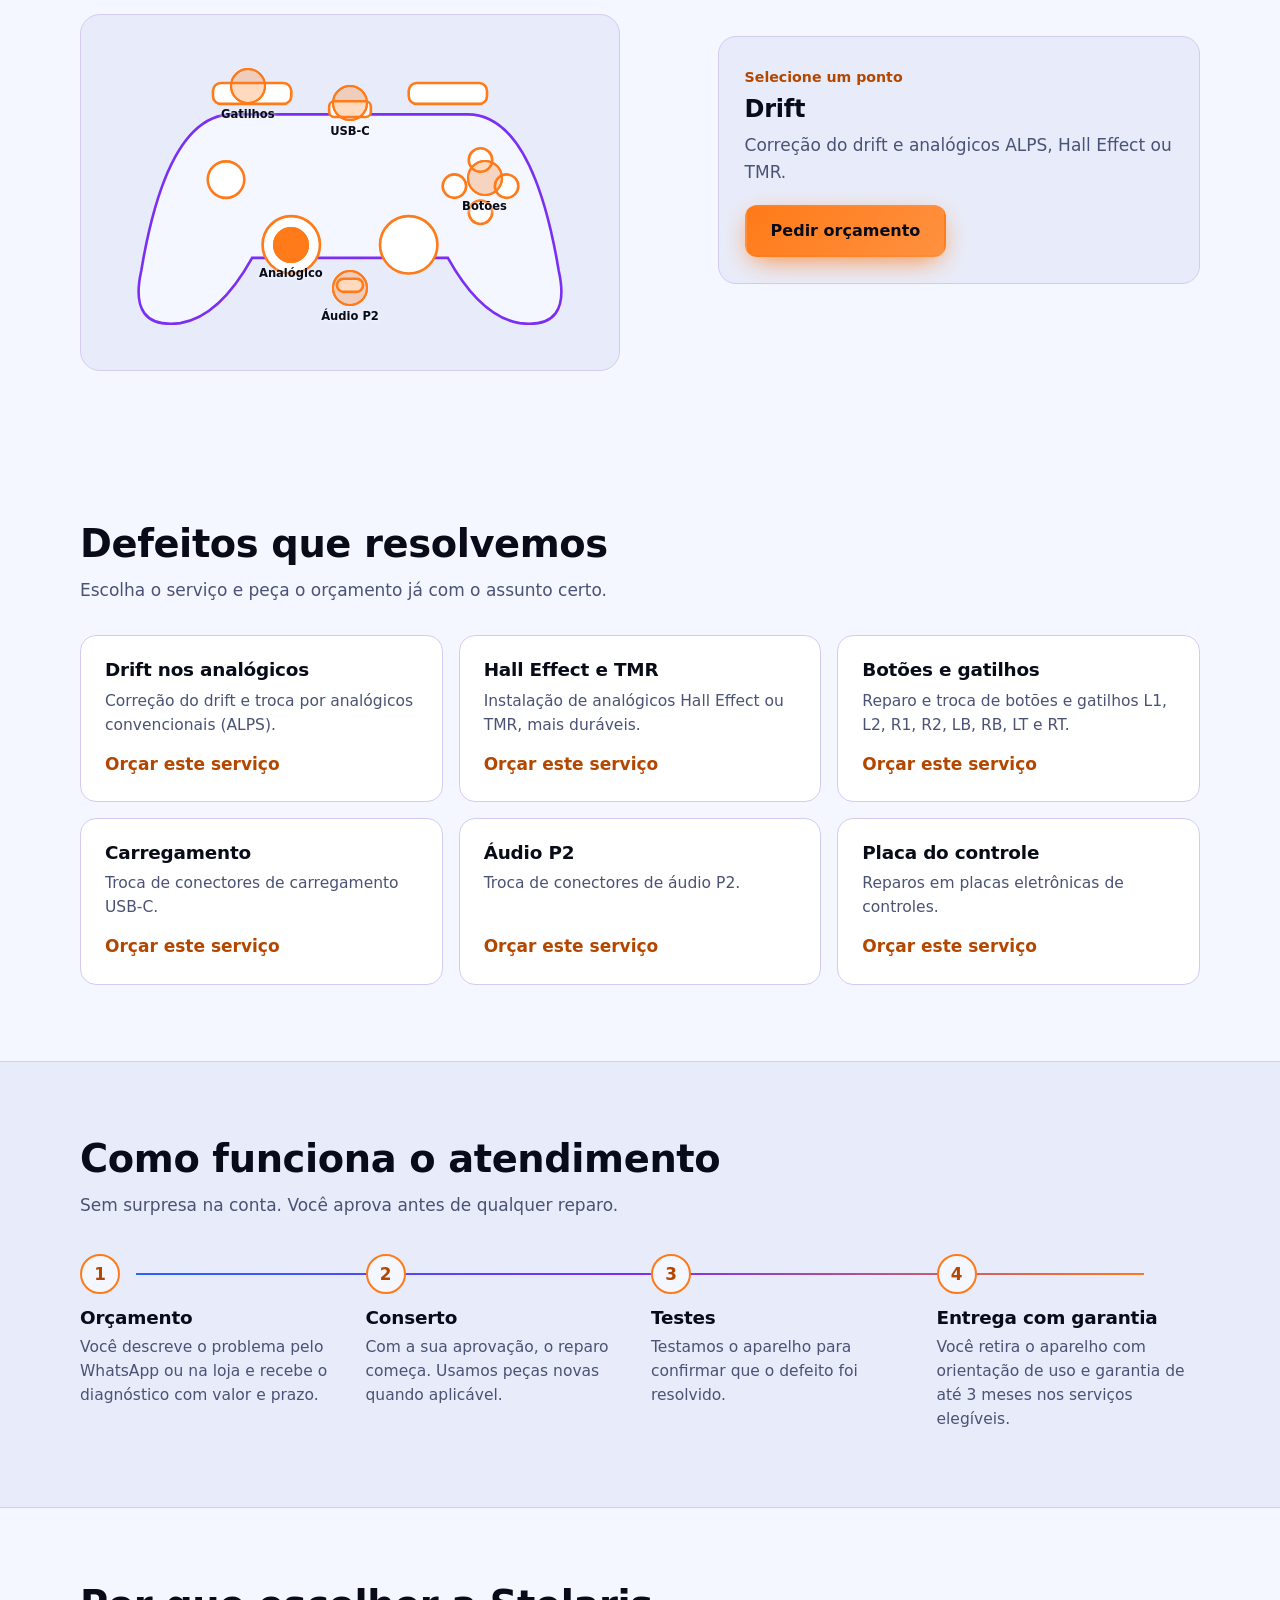
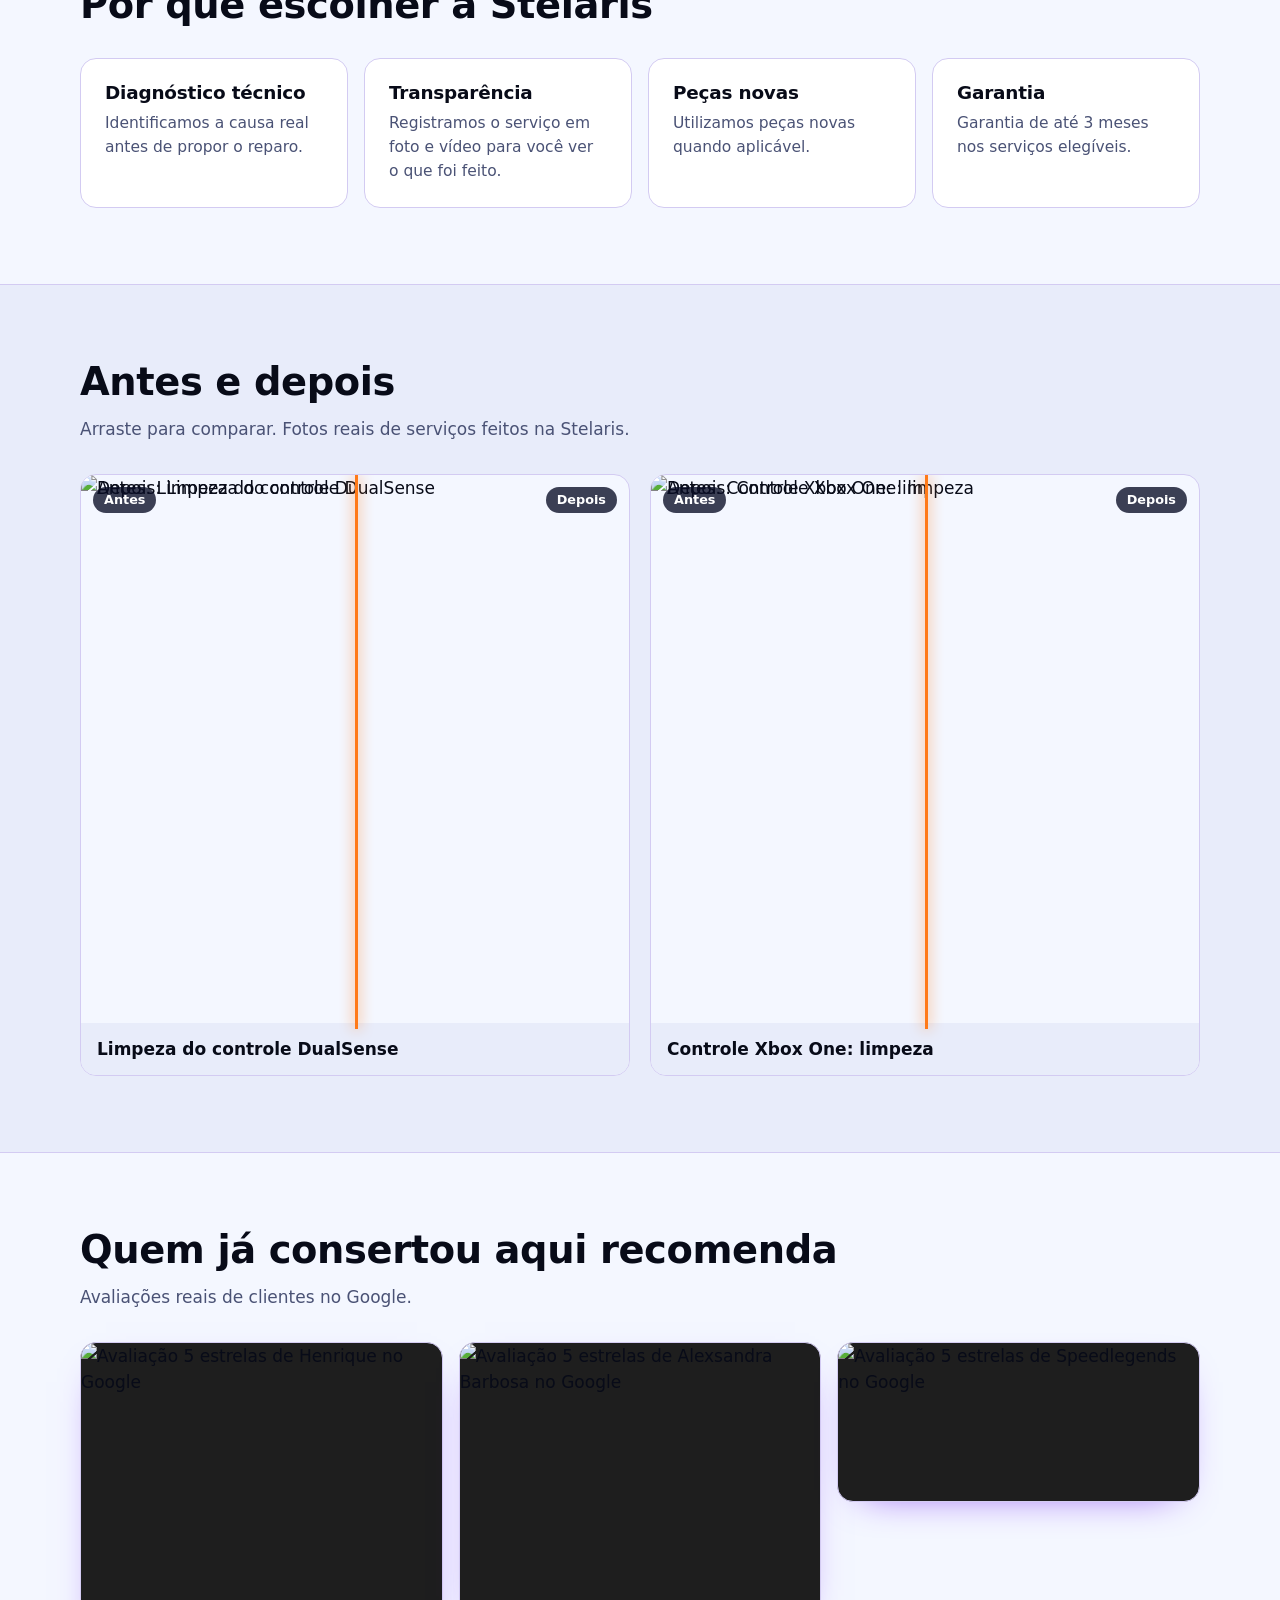
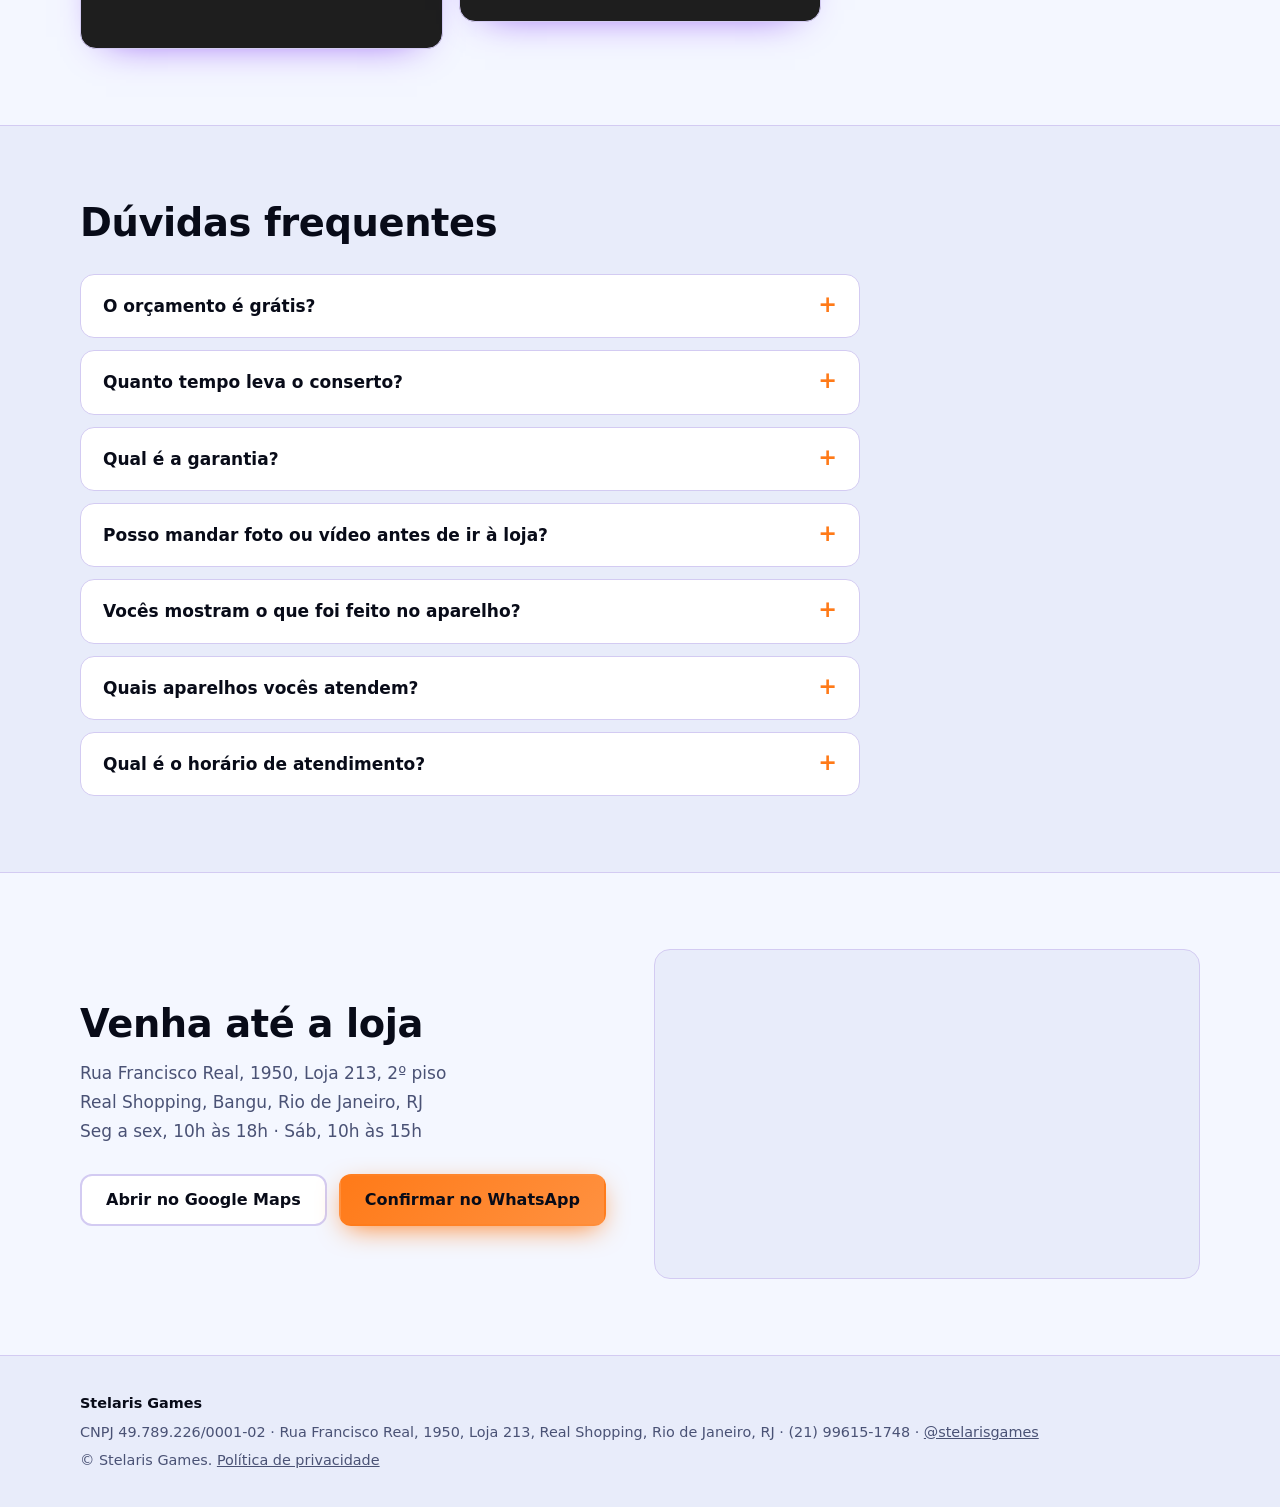
==== commit f2e1f414: "Add files via upload" ====
--- a/index.html
+++ b/index.html
@@ -1,9 +1,9 @@
 <!DOCTYPE html>
 <html lang="pt-BR"><head><meta charset="utf-8">
 <meta name="viewport" content="width=device-width, initial-scale=1">
-<title>Conserto de PS5 em Bangu | Orçamento grátis | Stelaris Games</title><meta name="description" content="Conserto de PS5 em Bangu: não liga, sem imagem, HDMI, superaquecimento e reparo de placa. Orçamento grátis e garantia de até 3 meses.">
-<link rel="canonical" href="https://stelarisgames.com.br/conserto-ps5/"><meta name="theme-color" content="#1f2a6b">
-<meta property="og:title" content="Conserto de PS5 em Bangu | Orçamento grátis | Stelaris Games"><meta property="og:description" content="Conserto de PS5 em Bangu: não liga, sem imagem, HDMI, superaquecimento e reparo de placa. Orçamento grátis e garantia de até 3 meses."><meta property="og:image" content="https://stelarisgames.com.br/img/hero-fachada.webp"><meta property="og:type" content="website"><meta property="og:url" content="https://stelarisgames.com.br/conserto-ps5/">
+<title>Conserto de controle com drift em Bangu | Stelaris Games</title><meta name="description" content="Conserto de controle com drift em Bangu: DualSense, DualShock, Xbox e Joy-Con. Analógicos Hall Effect e TMR. Orçamento grátis.">
+<link rel="canonical" href="https://stelarisgames.com.br/conserto-controle-drift/"><meta name="theme-color" content="#1f2a6b">
+<meta property="og:title" content="Conserto de controle com drift em Bangu | Stelaris Games"><meta property="og:description" content="Conserto de controle com drift em Bangu: DualSense, DualShock, Xbox e Joy-Con. Analógicos Hall Effect e TMR. Orçamento grátis."><meta property="og:image" content="https://stelarisgames.com.br/img/hero-fachada.webp"><meta property="og:type" content="website"><meta property="og:url" content="https://stelarisgames.com.br/conserto-controle-drift/">
 <link rel="icon" type="image/png" href="/img/favicon.png">
 <link rel="preconnect" href="https://fonts.googleapis.com"><link rel="preconnect" href="https://fonts.gstatic.com" crossorigin>
 <link href="https://fonts.googleapis.com/css2?family=Chakra+Petch:wght@500;700&family=Figtree:wght@400;600;700&display=swap" rel="stylesheet">
@@ -23,11 +23,14 @@
 .btn-wa:hover{transform:translateY(-2px);box-shadow:0 12px 34px -8px var(--orange)}
 .btn-ghost{border-color:var(--line);background:var(--card);color:var(--text)}.btn-ghost:hover{border-color:var(--purple)}
 header.top{position:sticky;top:0;z-index:30;padding:10px 0;background:color-mix(in srgb,var(--bg) 82%,transparent);backdrop-filter:blur(14px);-webkit-backdrop-filter:blur(14px);border-bottom:1px solid var(--line)}
-.bar{display:flex;align-items:center;justify-content:space-between;gap:16px}
+.bar{display:flex;flex-wrap:wrap;align-items:center;justify-content:space-between;gap:8px 16px}
 .brand img{display:block;height:38px;width:auto}
 header.top .btn{min-height:42px;padding:0 18px;font-size:.95rem}
-header.top nav{display:none;gap:24px;font-weight:600}header.top nav a{text-decoration:none;color:var(--muted)}header.top nav a:hover{color:var(--text)}
-@media(min-width:900px){header.top nav{display:flex}}
+header.top nav{order:3;width:100%;display:flex;gap:22px;font-weight:600;overflow-x:auto;white-space:nowrap;padding:8px 0 2px;scrollbar-width:none}header.top nav::-webkit-scrollbar{display:none}
+header.top nav a{text-decoration:none;color:var(--muted);padding:4px 0;border-bottom:2px solid transparent}header.top nav a:hover{color:var(--text)}
+header.top nav a[aria-current="page"]{color:var(--text);border-bottom-color:var(--orange)}
+@media(min-width:900px){header.top nav{order:0;width:auto;overflow:visible;padding:0}.brand img{height:52px}}
+@media(max-width:899px){.brand img{height:44px!important}}
 .hero{position:relative;overflow:hidden;padding:56px 0 76px;background:radial-gradient(60% 70% at 88% 0%,var(--glow1),transparent 70%),radial-gradient(45% 55% at 0% 100%,var(--glow2),transparent 70%),var(--bg)}
 .hero::before{content:"";position:absolute;inset:0;background-image:linear-gradient(var(--grid) 1px,transparent 1px),linear-gradient(90deg,var(--grid) 1px,transparent 1px);background-size:44px 44px;mask-image:linear-gradient(180deg,#000,transparent 85%);-webkit-mask-image:linear-gradient(180deg,#000,transparent 85%)}
 .hero-grid{position:relative;display:grid;gap:40px;align-items:start}
@@ -89,9 +92,7 @@
 .cmp figcaption{padding:13px 16px;font-weight:700;background:var(--bg2)}
 .rev{display:grid;gap:16px;margin-top:32px;align-items:start}@media(min-width:800px){.rev{grid-template-columns:repeat(3,1fr)}}
 .rv{margin:0;border-radius:16px;overflow:hidden;border:1px solid var(--line);background:#1e1e1e;box-shadow:0 14px 40px -26px var(--purple2)}.rv img{display:block;width:100%;height:auto}
-.dif{display:grid;gap:24px;margin-top:32px;align-items:start}@media(min-width:900px){.dif{grid-template-columns:340px 1fr;gap:36px}}
-.bench{margin:0;border-radius:18px;overflow:hidden;border:1px solid var(--line);box-shadow:0 20px 60px -28px var(--purple2)}.bench img{display:block;width:100%;height:auto;max-height:560px;object-fit:cover;object-position:center top}.bench figcaption{padding:12px 16px;font-weight:700;background:var(--bg2)}
-.difc{display:grid;gap:16px}@media(min-width:640px){.difc{grid-template-columns:1fr 1fr}}.difc .card{margin:0}
+@media(min-width:1000px){.cards4{grid-template-columns:repeat(4,1fr)}}
 details{background:var(--card);border:1px solid var(--line);border-radius:14px;margin-top:12px;max-width:780px}details:first-of-type{margin-top:30px}
 summary{cursor:pointer;padding:18px 22px;font-weight:700;list-style:none;display:flex;justify-content:space-between;gap:12px}summary::-webkit-details-marker{display:none}
 summary::after{content:"+";font-size:1.4rem;line-height:1;color:var(--orange)}details[open] summary::after{content:"–"}details[open]{border-color:var(--purple)}details p{padding:0 22px 18px;color:var(--muted)}
@@ -104,37 +105,37 @@
 </style>
 <script type="application/ld+json">{"@context": "https://schema.org", "@type": "LocalBusiness", "name": "Stelaris Games", "url": "https://stelarisgames.com.br/", "telephone": "+55 21 99615-1748", "image": "https://stelarisgames.com.br/img/hero-fachada.webp", "address": {"@type": "PostalAddress", "streetAddress": "Rua Francisco Real, 1950, Loja 213, Real Shopping", "addressLocality": "Rio de Janeiro", "addressRegion": "RJ", "addressCountry": "BR"}, "openingHoursSpecification": [{"@type": "OpeningHoursSpecification", "dayOfWeek": ["Monday", "Tuesday", "Wednesday", "Thursday", "Friday"], "opens": "10:00", "closes": "18:00"}, {"@type": "OpeningHoursSpecification", "dayOfWeek": "Saturday", "opens": "10:00", "closes": "15:00"}]}</script></head>
 <body>
-<header class="top"><div class="wrap bar"><a class="brand" href="/"><img src="/img/logo.png" alt="Stelaris Games" width="54" height="52"></a><nav aria-label="Principal"><a href="#servicos">Serviços</a><a href="#como-funciona">Como funciona</a><a href="#avaliacoes">Avaliações</a><a href="#duvidas">Dúvidas</a><a href="#local">Como chegar</a></nav>
-<a class="btn btn-wa" href="https://wa.me/5521996151748" data-msg="Olá! Meu PS5 precisa de conserto. Pode me passar um orçamento?" data-track="whatsapp_header">Orçamento grátis</a></div></header>
+<header class="top"><div class="wrap bar"><a class="brand" href="/"><img src="/img/logo.png" alt="Stelaris Games" width="54" height="52"></a><nav aria-label="Principal"><a href="/">Início</a><a href="/conserto-ps5/">PS5</a><a href="/conserto-xbox/">Xbox</a><a href="/conserto-controle-drift/" aria-current="page">Controles</a><a href="/conserto-switch/">Switch</a><a href="#local">Como chegar</a></nav>
+<a class="btn btn-wa" href="https://wa.me/5521996151748" data-msg="Olá! Meu controle está com drift. Pode me passar um orçamento?" data-track="whatsapp_header">Orçamento grátis</a></div></header>
 <main>
 <section class="hero"><div class="wrap hero-grid"><div>
-<span class="pill">Real Shopping · Bangu, Rio de Janeiro</span><h1>Conserto de PS5 em Bangu, com orçamento grátis</h1><p class="lead">Seu PS5 não liga, está sem imagem ou esquenta demais? Diagnosticamos, mostramos o problema em foto e vídeo e consertamos com garantia de até 3 meses nos serviços elegíveis.</p>
-<div class="cta-row"><a class="btn btn-wa" href="https://wa.me/5521996151748" data-msg="Olá! Meu PS5 precisa de conserto. Pode me passar um orçamento?" data-track="whatsapp_hero">Pedir orçamento no WhatsApp</a><a class="btn btn-ghost" href="https://maps.app.goo.gl/uSFVXtiMWQx1u5JZ9" target="_blank" rel="noopener" data-track="rota_hero">Como chegar</a></div>
+<span class="pill">Real Shopping · Bangu, Rio de Janeiro</span><h1>Conserto de controle com drift em Bangu</h1><p class="lead">Drift, botão travado ou gatilho falhando? Reparamos DualSense, DualShock, Xbox e Joy-Con. Defeitos simples, como o drift, costumam sair no mesmo dia.</p>
+<div class="cta-row"><a class="btn btn-wa" href="https://wa.me/5521996151748" data-msg="Olá! Meu controle está com drift. Pode me passar um orçamento?" data-track="whatsapp_hero">Pedir orçamento no WhatsApp</a><a class="btn btn-ghost" href="https://maps.app.goo.gl/uSFVXtiMWQx1u5JZ9" target="_blank" rel="noopener" data-track="rota_hero">Como chegar</a></div>
 <ul class="ticks"><li>Orçamento gratuito e sem compromisso</li><li>Garantia de até 3 meses nos serviços elegíveis</li><li>Registro em foto e vídeo do seu reparo</li></ul>
 <img class="himg" src="/img/hero-fachada.webp" alt="Fachada da Stelaris Games no Real Shopping, Bangu" width="1200" height="900"></div>
-<div class="wizard" data-device="PS5"><h2>Diga o problema em 3 toques</h2><p class="sub">Montamos a mensagem para você. O técnico responde já com o caminho do reparo.</p><div id="wz" aria-live="polite"></div></div></div></section>
+<div class="wizard" data-device="Controle"><h2>Diga o problema em 3 toques</h2><p class="sub">Montamos a mensagem para você. O técnico responde já com o caminho do reparo.</p><div id="wz" aria-live="polite"></div></div></div></section>
 <div class="trust"><div class="wrap trust-grid"><div><b>Nota 5★ no Google</b><span>Avaliações reais de clientes</span></div><div><b>Orçamento grátis</b><span>Você decide depois de saber o valor</span></div><div><b>Garantia até 3 meses</b><span>Nos serviços elegíveis</span></div><div><b>Loja física</b><span>Seg a sex, 10h às 18h · Sáb, 10h às 15h</span></div></div></div>
-<section id="mapa"><div class="wrap"><h2>Toque no ponto com defeito</h2><p class="lead">Veja o que reparamos em cada parte do aparelho e peça o orçamento direto.</p><div class="xr"><div><div class="tabs" role="tablist"><button class="tab" role="tab" data-v="console" aria-selected="true">Console</button><button class="tab" role="tab" data-v="controle" aria-selected="false">Controle</button></div><div class="dev" data-v="console"><svg viewBox="0 0 400 260" role="img" aria-label="Esquema interno de um console"><rect class="pcb" x="10" y="10" width="380" height="240" rx="18"/><path class="tr" d="M110 75H190M120 110H150M75 110V160M120 190H150M230 120H290M300 76V170M250 190H290M190 175V230H330"/><rect class="blk" x="300" y="40" width="70" height="36" rx="6"/><rect class="blk" x="30" y="160" width="90" height="60" rx="8"/><rect class="blk" x="290" y="170" width="80" height="40" rx="6"/><rect class="blk" x="40" y="40" width="70" height="70" rx="8"/><circle class="blk" cx="190" cy="120" r="55"/><g class="fan"><path d="M190 120c-10-40 20-50 28-20zM190 120c40-10 50 20 20 28zM190 120c10 40-20 50-28 20zM190 120c-40 10-50-20-20-28z"/></g></svg><button class="hot" type="button" aria-pressed="false" style="left:84%;top:22%" data-t="Sem imagem ou HDMI" data-d="Troca da entrada HDMI e substituição do CI HDMI." data-m="Olá! Defeito: Sem imagem ou HDMI (PS5). Quero um orçamento."><span>HDMI</span></button><button class="hot" type="button" aria-pressed="false" style="left:19%;top:73%" data-t="Não liga" data-d="Fontes de alimentação, circuitos de alimentação e curtos-circuitos." data-m="Olá! Defeito: Não liga (PS5). Quero um orçamento."><span>Fonte</span></button><button class="hot" type="button" aria-pressed="false" style="left:47%;top:46%" data-t="Barulho e superaquecimento" data-d="Limpeza interna, pasta térmica, metal líquido do PS5, coolers e ventoinhas." data-m="Olá! Defeito: Barulho e superaquecimento (PS5). Quero um orçamento."><span>Cooler</span></button><button class="hot" type="button" aria-pressed="false" style="left:82%;top:73%" data-t="SSD e sistema" data-d="Troca de HD e SSD, upgrade e reinstalação de sistema." data-m="Olá! Defeito: SSD e sistema (PS5). Quero um orçamento."><span>SSD</span></button><button class="hot" type="button" aria-pressed="false" style="left:19%;top:29%" data-t="Reparo de placa" data-d="Componentes SMD, VRM e MOSFETs, chipset, NAND e reballing em consoles compatíveis." data-m="Olá! Defeito: Reparo de placa (PS5). Quero um orçamento."><span>Placa</span></button></div><div class="dev" data-v="controle" hidden><svg viewBox="0 0 400 260" role="img" aria-label="Esquema de um controle"><path class="pcb" d="M110 70Q60 70 40 190Q30 235 70 230Q100 225 125 180L275 180Q300 225 330 230Q370 235 360 190Q340 70 290 70Z"/><rect class="blk" x="95" y="46" width="60" height="16" rx="6"/><rect class="blk" x="245" y="46" width="60" height="16" rx="6"/><rect class="blk" x="184" y="60" width="32" height="12" rx="4"/><circle class="blk" cx="155" cy="170" r="22"/><circle class="blk" cx="245" cy="170" r="22"/><circle class="blk" cx="105" cy="120" r="14"/><circle class="blk" cx="300" cy="105" r="9"/><circle class="blk" cx="320" cy="125" r="9"/><circle class="blk" cx="280" cy="125" r="9"/><circle class="blk" cx="300" cy="145" r="9"/><rect class="blk" x="190" y="196" width="20" height="10" rx="5"/></svg><button class="hot" type="button" aria-pressed="false" style="left:39%;top:65%" data-t="Drift" data-d="Correção do drift e analógicos ALPS, Hall Effect ou TMR." data-m="Olá! Defeito: Drift (Controle). Quero um orçamento."><span>Analógico</span></button><button class="hot" type="button" aria-pressed="false" style="left:31%;top:20%" data-t="Gatilhos" data-d="Reparo de L1, L2, R1, R2, LB, RB e LT/RT." data-m="Olá! Defeito: Gatilhos (Controle). Quero um orçamento."><span>Gatilhos</span></button><button class="hot" type="button" aria-pressed="false" style="left:75%;top:46%" data-t="Botões" data-d="Reparo e substituição de botões." data-m="Olá! Defeito: Botões (Controle). Quero um orçamento."><span>Botões</span></button><button class="hot" type="button" aria-pressed="false" style="left:50%;top:25%" data-t="Carregamento" data-d="Troca de conectores de carregamento." data-m="Olá! Defeito: Carregamento (Controle). Quero um orçamento."><span>USB-C</span></button><button class="hot" type="button" aria-pressed="false" style="left:50%;top:77%" data-t="Áudio P2" data-d="Troca de conectores de áudio P2." data-m="Olá! Defeito: Áudio P2 (Controle). Quero um orçamento."><span>Áudio P2</span></button></div></div><div class="hp" aria-live="polite"><small>Selecione um ponto</small><h3 id="hp-t"></h3><p id="hp-d"></p><a class="btn btn-wa" id="hp-a" href="https://wa.me/5521996151748" data-track="whatsapp_mapa">Pedir orçamento</a></div></div></div></section>
-<section id="servicos"><div class="wrap"><h2>Defeitos que resolvemos</h2><p class="lead">Escolha o serviço e peça o orçamento já com o assunto certo.</p><div class="cards"><article class="card"><h3>Não liga ou desliga sozinho</h3><p>Diagnóstico de fonte e placa, curtos-circuitos e circuitos de alimentação.</p><a href="https://wa.me/5521996151748" data-msg="Olá! Meu PS5 não liga ou desliga sozinho. Quero um orçamento." data-track="whatsapp_card">Orçar este serviço</a></article><article class="card"><h3>Sem imagem ou HDMI com defeito</h3><p>Troca da entrada HDMI e substituição do CI HDMI.</p><a href="https://wa.me/5521996151748" data-msg="Olá! Meu PS5 está sem imagem ou com problema no HDMI. Quero um orçamento." data-track="whatsapp_card">Orçar este serviço</a></article><article class="card"><h3>Superaquecimento e barulho</h3><p>Limpeza completa, pasta térmica e manutenção do metal líquido.</p><a href="https://wa.me/5521996151748" data-msg="Olá! Meu PS5 esquenta e faz barulho. Quero um orçamento de limpeza." data-track="whatsapp_card">Orçar este serviço</a></article><article class="card"><h3>Controle DualSense</h3><p>Drift, analógicos Hall Effect ou TMR, botões e gatilhos.</p><a href="https://wa.me/5521996151748" data-msg="Olá! Meu controle de PS5 está com defeito. Quero um orçamento." data-track="whatsapp_card">Orçar este serviço</a></article><article class="card"><h3>SSD e sistema</h3><p>Upgrade de armazenamento, reinstalação e correção de falhas de inicialização.</p><a href="https://wa.me/5521996151748" data-msg="Olá! Quero SSD ou reinstalação de sistema no meu PS5." data-track="whatsapp_card">Orçar este serviço</a></article><article class="card"><h3>Reparo de placa</h3><p>Componentes SMD, VRM e MOSFETs, chipset e reballing em consoles compatíveis.</p><a href="https://wa.me/5521996151748" data-msg="Olá! Meu PS5 precisa de reparo de placa. Quero um orçamento." data-track="whatsapp_card">Orçar este serviço</a></article></div></div></section>
+<section id="mapa"><div class="wrap"><h2>Toque no ponto com defeito</h2><p class="lead">Veja o que reparamos em cada parte do aparelho e peça o orçamento direto.</p><div class="xr"><div><div class="tabs" role="tablist"><button class="tab" role="tab" data-v="console" aria-selected="false">Console</button><button class="tab" role="tab" data-v="controle" aria-selected="true">Controle</button></div><div class="dev" data-v="console" hidden><svg viewBox="0 0 400 260" role="img" aria-label="Esquema interno de um console"><rect class="pcb" x="10" y="10" width="380" height="240" rx="18"/><path class="tr" d="M110 75H190M120 110H150M75 110V160M120 190H150M230 120H290M300 76V170M250 190H290M190 175V230H330"/><rect class="blk" x="300" y="40" width="70" height="36" rx="6"/><rect class="blk" x="30" y="160" width="90" height="60" rx="8"/><rect class="blk" x="290" y="170" width="80" height="40" rx="6"/><rect class="blk" x="40" y="40" width="70" height="70" rx="8"/><circle class="blk" cx="190" cy="120" r="55"/><g class="fan"><path d="M190 120c-10-40 20-50 28-20zM190 120c40-10 50 20 20 28zM190 120c10 40-20 50-28 20zM190 120c-40 10-50-20-20-28z"/></g></svg><button class="hot" type="button" aria-pressed="false" style="left:84%;top:22%" data-t="Sem imagem ou HDMI" data-d="Troca da entrada HDMI e substituição do CI HDMI." data-m="Olá! Defeito: Sem imagem ou HDMI (Controle). Quero um orçamento."><span>HDMI</span></button><button class="hot" type="button" aria-pressed="false" style="left:19%;top:73%" data-t="Não liga" data-d="Fontes de alimentação, circuitos de alimentação e curtos-circuitos." data-m="Olá! Defeito: Não liga (Controle). Quero um orçamento."><span>Fonte</span></button><button class="hot" type="button" aria-pressed="false" style="left:47%;top:46%" data-t="Barulho e superaquecimento" data-d="Limpeza interna, pasta térmica, metal líquido do PS5, coolers e ventoinhas." data-m="Olá! Defeito: Barulho e superaquecimento (Controle). Quero um orçamento."><span>Cooler</span></button><button class="hot" type="button" aria-pressed="false" style="left:82%;top:73%" data-t="SSD e sistema" data-d="Troca de HD e SSD, upgrade e reinstalação de sistema." data-m="Olá! Defeito: SSD e sistema (Controle). Quero um orçamento."><span>SSD</span></button><button class="hot" type="button" aria-pressed="false" style="left:19%;top:29%" data-t="Reparo de placa" data-d="Componentes SMD, VRM e MOSFETs, chipset, NAND e reballing em consoles compatíveis." data-m="Olá! Defeito: Reparo de placa (Controle). Quero um orçamento."><span>Placa</span></button></div><div class="dev" data-v="controle"><svg viewBox="0 0 400 260" role="img" aria-label="Esquema de um controle"><path class="pcb" d="M110 70Q60 70 40 190Q30 235 70 230Q100 225 125 180L275 180Q300 225 330 230Q370 235 360 190Q340 70 290 70Z"/><rect class="blk" x="95" y="46" width="60" height="16" rx="6"/><rect class="blk" x="245" y="46" width="60" height="16" rx="6"/><rect class="blk" x="184" y="60" width="32" height="12" rx="4"/><circle class="blk" cx="155" cy="170" r="22"/><circle class="blk" cx="245" cy="170" r="22"/><circle class="blk" cx="105" cy="120" r="14"/><circle class="blk" cx="300" cy="105" r="9"/><circle class="blk" cx="320" cy="125" r="9"/><circle class="blk" cx="280" cy="125" r="9"/><circle class="blk" cx="300" cy="145" r="9"/><rect class="blk" x="190" y="196" width="20" height="10" rx="5"/></svg><button class="hot" type="button" aria-pressed="false" style="left:39%;top:65%" data-t="Drift" data-d="Correção do drift e analógicos ALPS, Hall Effect ou TMR." data-m="Olá! Defeito: Drift (Controle). Quero um orçamento."><span>Analógico</span></button><button class="hot" type="button" aria-pressed="false" style="left:31%;top:20%" data-t="Gatilhos" data-d="Reparo de L1, L2, R1, R2, LB, RB e LT/RT." data-m="Olá! Defeito: Gatilhos (Controle). Quero um orçamento."><span>Gatilhos</span></button><button class="hot" type="button" aria-pressed="false" style="left:75%;top:46%" data-t="Botões" data-d="Reparo e substituição de botões." data-m="Olá! Defeito: Botões (Controle). Quero um orçamento."><span>Botões</span></button><button class="hot" type="button" aria-pressed="false" style="left:50%;top:25%" data-t="Carregamento" data-d="Troca de conectores de carregamento." data-m="Olá! Defeito: Carregamento (Controle). Quero um orçamento."><span>USB-C</span></button><button class="hot" type="button" aria-pressed="false" style="left:50%;top:77%" data-t="Áudio P2" data-d="Troca de conectores de áudio P2." data-m="Olá! Defeito: Áudio P2 (Controle). Quero um orçamento."><span>Áudio P2</span></button></div></div><div class="hp" aria-live="polite"><small>Selecione um ponto</small><h3 id="hp-t"></h3><p id="hp-d"></p><a class="btn btn-wa" id="hp-a" href="https://wa.me/5521996151748" data-track="whatsapp_mapa">Pedir orçamento</a></div></div></div></section>
+<section id="servicos"><div class="wrap"><h2>Defeitos que resolvemos</h2><p class="lead">Escolha o serviço e peça o orçamento já com o assunto certo.</p><div class="cards"><article class="card"><h3>Drift nos analógicos</h3><p>Correção do drift e troca por analógicos convencionais (ALPS).</p><a href="https://wa.me/5521996151748" data-msg="Olá! Meu controle está com drift. Quero um orçamento." data-track="whatsapp_card">Orçar este serviço</a></article><article class="card"><h3>Hall Effect e TMR</h3><p>Instalação de analógicos Hall Effect ou TMR, mais duráveis.</p><a href="https://wa.me/5521996151748" data-msg="Olá! Quero instalar analógicos Hall Effect/TMR no meu controle." data-track="whatsapp_card">Orçar este serviço</a></article><article class="card"><h3>Botões e gatilhos</h3><p>Reparo e troca de botões e gatilhos L1, L2, R1, R2, LB, RB, LT e RT.</p><a href="https://wa.me/5521996151748" data-msg="Olá! Meu controle está com botão ou gatilho com defeito. Quero um orçamento." data-track="whatsapp_card">Orçar este serviço</a></article><article class="card"><h3>Carregamento</h3><p>Troca de conectores de carregamento USB-C.</p><a href="https://wa.me/5521996151748" data-msg="Olá! Meu controle não carrega. Quero um orçamento." data-track="whatsapp_card">Orçar este serviço</a></article><article class="card"><h3>Áudio P2</h3><p>Troca de conectores de áudio P2.</p><a href="https://wa.me/5521996151748" data-msg="Olá! O áudio P2 do meu controle não funciona. Quero um orçamento." data-track="whatsapp_card">Orçar este serviço</a></article><article class="card"><h3>Placa do controle</h3><p>Reparos em placas eletrônicas de controles.</p><a href="https://wa.me/5521996151748" data-msg="Olá! Meu controle precisa de reparo de placa. Quero um orçamento." data-track="whatsapp_card">Orçar este serviço</a></article></div></div></section>
 <section class="alt" id="como-funciona"><div class="wrap"><h2>Como funciona o atendimento</h2><p class="lead">Sem surpresa na conta. Você aprova antes de qualquer reparo.</p><div class="steps">
 <div class="step"><h3>Orçamento</h3><p>Você descreve o problema pelo WhatsApp ou na loja e recebe o diagnóstico com valor e prazo.</p></div>
 <div class="step"><h3>Conserto</h3><p>Com a sua aprovação, o reparo começa. Usamos peças novas quando aplicável.</p></div>
 <div class="step"><h3>Testes</h3><p>Testamos o aparelho para confirmar que o defeito foi resolvido.</p></div>
 <div class="step"><h3>Entrega com garantia</h3><p>Você retira o aparelho com orientação de uso e garantia de até 3 meses nos serviços elegíveis.</p></div></div></div></section>
-<section id="diferenciais"><div class="wrap"><h2>Por que escolher a Stelaris</h2><div class="dif"><figure class="bench"><img src="/img/tecnica.webp" width="720" height="1362" alt="Técnica da Stelaris fazendo diagnóstico na bancada" loading="lazy"><figcaption>Diagnóstico na bancada da loja</figcaption></figure><div class="difc">
+<section id="diferenciais"><div class="wrap"><h2>Por que escolher a Stelaris</h2><div class="cards cards4">
 <article class="card"><h3>Diagnóstico técnico</h3><p>Identificamos a causa real antes de propor o reparo.</p></article>
 <article class="card"><h3>Transparência</h3><p>Registramos o serviço em foto e vídeo para você ver o que foi feito.</p></article>
 <article class="card"><h3>Peças novas</h3><p>Utilizamos peças novas quando aplicável.</p></article>
-<article class="card"><h3>Garantia</h3><p>Garantia de até 3 meses nos serviços elegíveis.</p></article></div></div></div></section>
-<section class="alt" id="antes-depois"><div class="wrap"><h2>Antes e depois</h2><p class="lead">Arraste para comparar. Fotos reais de serviços feitos na Stelaris.</p><div class="cmps"><figure class="cmp" style="--p:50%"><img src="/img/depois-ps5-fonte.webp" alt="Depois: Limpeza da fonte do PS5" width="1000" height="1000" loading="lazy"><img class="top" src="/img/antes-ps5-fonte.webp" alt="Antes: Limpeza da fonte do PS5" width="1000" height="1000" loading="lazy"><span class="tg l">Antes</span><span class="tg r">Depois</span><input type="range" min="0" max="100" value="50" aria-label="Comparar antes e depois: Limpeza da fonte do PS5"><figcaption>Limpeza da fonte do PS5</figcaption></figure><figure class="cmp" style="--p:50%"><img src="/img/depois-ps5-cooler.webp" alt="Depois: Limpeza do cooler do PS5" width="1000" height="1000" loading="lazy"><img class="top" src="/img/antes-ps5-cooler.webp" alt="Antes: Limpeza do cooler do PS5" width="1000" height="1000" loading="lazy"><span class="tg l">Antes</span><span class="tg r">Depois</span><input type="range" min="0" max="100" value="50" aria-label="Comparar antes e depois: Limpeza do cooler do PS5"><figcaption>Limpeza do cooler do PS5</figcaption></figure><figure class="cmp" style="--p:50%"><img src="/img/depois-dualsense.webp" alt="Depois: Limpeza do controle DualSense" width="1000" height="1000" loading="lazy"><img class="top" src="/img/antes-dualsense.webp" alt="Antes: Limpeza do controle DualSense" width="1000" height="1000" loading="lazy"><span class="tg l">Antes</span><span class="tg r">Depois</span><input type="range" min="0" max="100" value="50" aria-label="Comparar antes e depois: Limpeza do controle DualSense"><figcaption>Limpeza do controle DualSense</figcaption></figure></div></div></section>
-<section id="avaliacoes"><div class="wrap"><h2>Quem já consertou aqui recomenda</h2><p class="lead">Avaliações reais de clientes no Google.</p><div class="rev"><figure class="rv"><img src="/img/rv-henrique.webp" width="640" height="541" alt="Avaliação 5 estrelas de Henrique no Google" loading="lazy"></figure><figure class="rv"><img src="/img/rv-juan.webp" width="640" height="387" alt="Avaliação 5 estrelas de Juan Corvan no Google" loading="lazy"></figure><figure class="rv"><img src="/img/rv-hugo.webp" width="640" height="280" alt="Avaliação 5 estrelas de Hugo M no Google" loading="lazy"></figure></div></div></section>
+<article class="card"><h3>Garantia</h3><p>Garantia de até 3 meses nos serviços elegíveis.</p></article></div></div></section>
+<section class="alt" id="antes-depois"><div class="wrap"><h2>Antes e depois</h2><p class="lead">Arraste para comparar. Fotos reais de serviços feitos na Stelaris.</p><div class="cmps"><figure class="cmp" style="--p:50%"><img src="/img/depois-dualsense.webp" alt="Depois: Limpeza do controle DualSense" width="1000" height="1000" loading="lazy"><img class="top" src="/img/antes-dualsense.webp" alt="Antes: Limpeza do controle DualSense" width="1000" height="1000" loading="lazy"><span class="tg l">Antes</span><span class="tg r">Depois</span><input type="range" min="0" max="100" value="50" aria-label="Comparar antes e depois: Limpeza do controle DualSense"><figcaption>Limpeza do controle DualSense</figcaption></figure><figure class="cmp" style="--p:50%"><img src="/img/depois-controle-xbox.webp" alt="Depois: Controle Xbox One: limpeza" width="1000" height="1000" loading="lazy"><img class="top" src="/img/antes-controle-xbox.webp" alt="Antes: Controle Xbox One: limpeza" width="1000" height="1000" loading="lazy"><span class="tg l">Antes</span><span class="tg r">Depois</span><input type="range" min="0" max="100" value="50" aria-label="Comparar antes e depois: Controle Xbox One: limpeza"><figcaption>Controle Xbox One: limpeza</figcaption></figure></div></div></section>
+<section id="avaliacoes"><div class="wrap"><h2>Quem já consertou aqui recomenda</h2><p class="lead">Avaliações reais de clientes no Google.</p><div class="rev"><figure class="rv"><img src="/img/rv-henrique.webp" width="640" height="541" alt="Avaliação 5 estrelas de Henrique no Google" loading="lazy"></figure><figure class="rv"><img src="/img/rv-alexsandra.webp" width="640" height="493" alt="Avaliação 5 estrelas de Alexsandra Barbosa no Google" loading="lazy"></figure><figure class="rv"><img src="/img/rv-speed.webp" width="640" height="280" alt="Avaliação 5 estrelas de Speedlegends no Google" loading="lazy"></figure></div></div></section>
 <section class="alt" id="duvidas"><div class="wrap"><h2>Dúvidas frequentes</h2><details><summary>O orçamento é grátis?</summary><p>Sim. A avaliação é sem compromisso e você só segue com o reparo se aprovar.</p></details><details><summary>Quanto tempo leva o conserto?</summary><p>Varia conforme o defeito. Problemas simples, como reinstalação de sistema e drift, entregamos no mesmo dia. Nos demais casos, informamos o prazo no orçamento.</p></details><details><summary>Qual é a garantia?</summary><p>Garantia de até 3 meses nos serviços elegíveis. As condições ficam registradas no seu atendimento.</p></details><details><summary>Posso mandar foto ou vídeo antes de ir à loja?</summary><p>Pode. Envie pelo WhatsApp e adiantamos o diagnóstico.</p></details><details><summary>Vocês mostram o que foi feito no aparelho?</summary><p>Sim. Fazemos registros em foto e vídeo do serviço, para você acompanhar com transparência.</p></details><details><summary>Quais aparelhos vocês atendem?</summary><p>PS5, PS4, PS3, PS2, Xbox Series X/S, One e 360, Switch V1/V2, Lite e OLED, 3DS, 2DS, PSP, PS Vita, controles e notebooks.</p></details><details><summary>Qual é o horário de atendimento?</summary><p>Seg a sex, 10h às 18h · Sáb, 10h às 15h.</p></details></div></section>
 <section id="local"><div class="wrap loc"><div><h2>Venha até a loja</h2><address class="addr">Rua Francisco Real, 1950, Loja 213, 2º piso<br>Real Shopping, Bangu, Rio de Janeiro, RJ<br>Seg a sex, 10h às 18h · Sáb, 10h às 15h</address>
 <div class="cta-row"><a class="btn btn-ghost" href="https://maps.app.goo.gl/uSFVXtiMWQx1u5JZ9" target="_blank" rel="noopener" data-track="rota_local">Abrir no Google Maps</a><a class="btn btn-wa" href="https://wa.me/5521996151748" data-msg="Olá! Estou a caminho da loja. Vocês estão abertos agora?" data-track="whatsapp_local">Confirmar no WhatsApp</a></div></div>
 <iframe class="map" title="Mapa da Stelaris Games" loading="lazy" referrerpolicy="no-referrer-when-downgrade" src="https://www.google.com/maps?q=Stelaris%20Games%20Assist%C3%AAncia%20T%C3%A9cnica%2C%20Rua%20Francisco%20Real%2C%201950%2C%20Loja%20213%2C%20Bangu%2C%20Rio%20de%20Janeiro%20RJ&amp;output=embed"></iframe></div></section>
 </main>
 <footer><div class="wrap"><b>Stelaris Games</b><span>CNPJ 49.789.226/0001-02 · Rua Francisco Real, 1950, Loja 213, Real Shopping, Rio de Janeiro, RJ · (21) 99615-1748 · <a href="https://instagram.com/stelarisgames">@stelarisgames</a></span><span>© Stelaris Games. <a href="/privacidade/">Política de privacidade</a></span></div></footer>
-<div class="sticky"><a class="btn btn-wa" href="https://wa.me/5521996151748" data-msg="Olá! Meu PS5 precisa de conserto. Pode me passar um orçamento?" data-track="whatsapp_sticky">Orçamento no WhatsApp</a><a class="btn btn-ghost" href="tel:+5521996151748" data-track="ligar_sticky">Ligar</a></div>
+<div class="sticky"><a class="btn btn-wa" href="https://wa.me/5521996151748" data-msg="Olá! Meu controle está com drift. Pode me passar um orçamento?" data-track="whatsapp_sticky">Orçamento no WhatsApp</a><a class="btn btn-ghost" href="tel:+5521996151748" data-track="ligar_sticky">Ligar</a></div>
 <script>window.STELARIS={gtm:"",whatsapp:"5521996151748"};</script><script>(function(){
   var C=window.STELARIS||{},WA=C.whatsapp||"5521996151748";
   window.dataLayer=window.dataLayer||[];
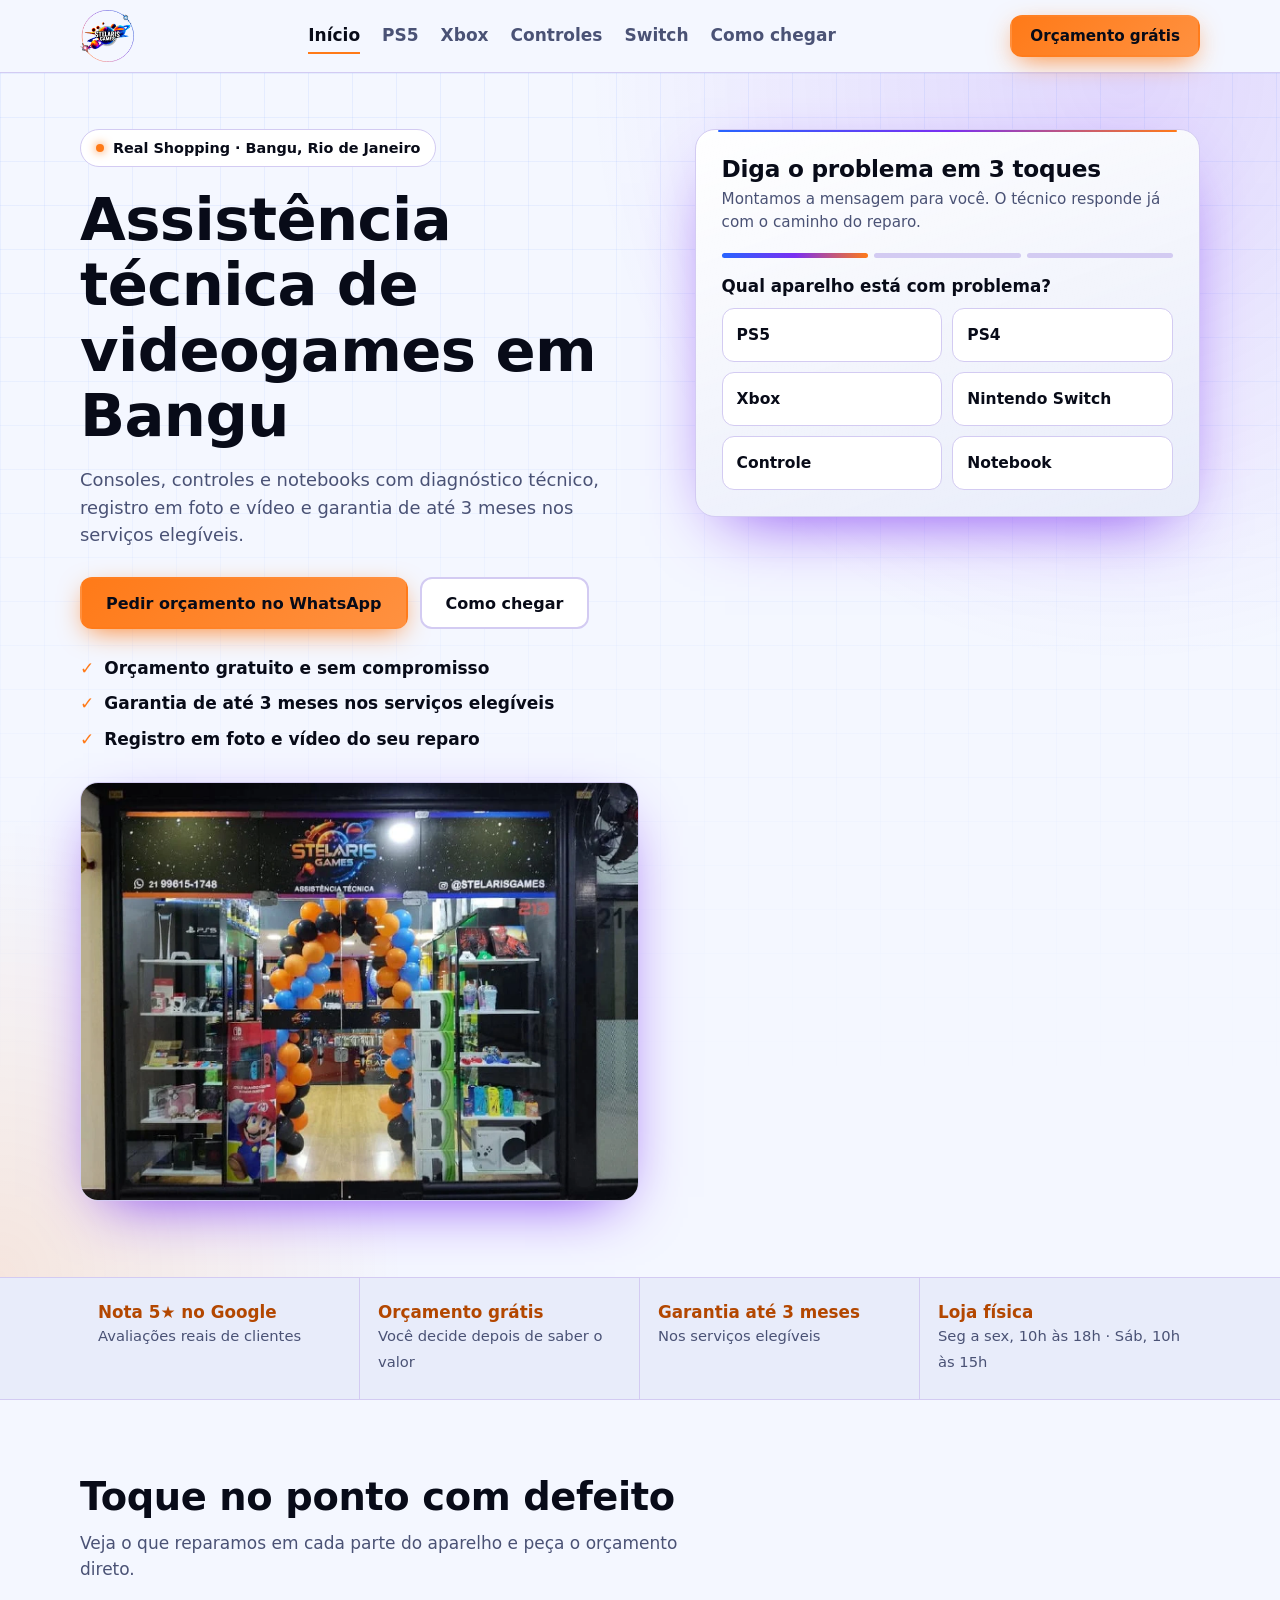
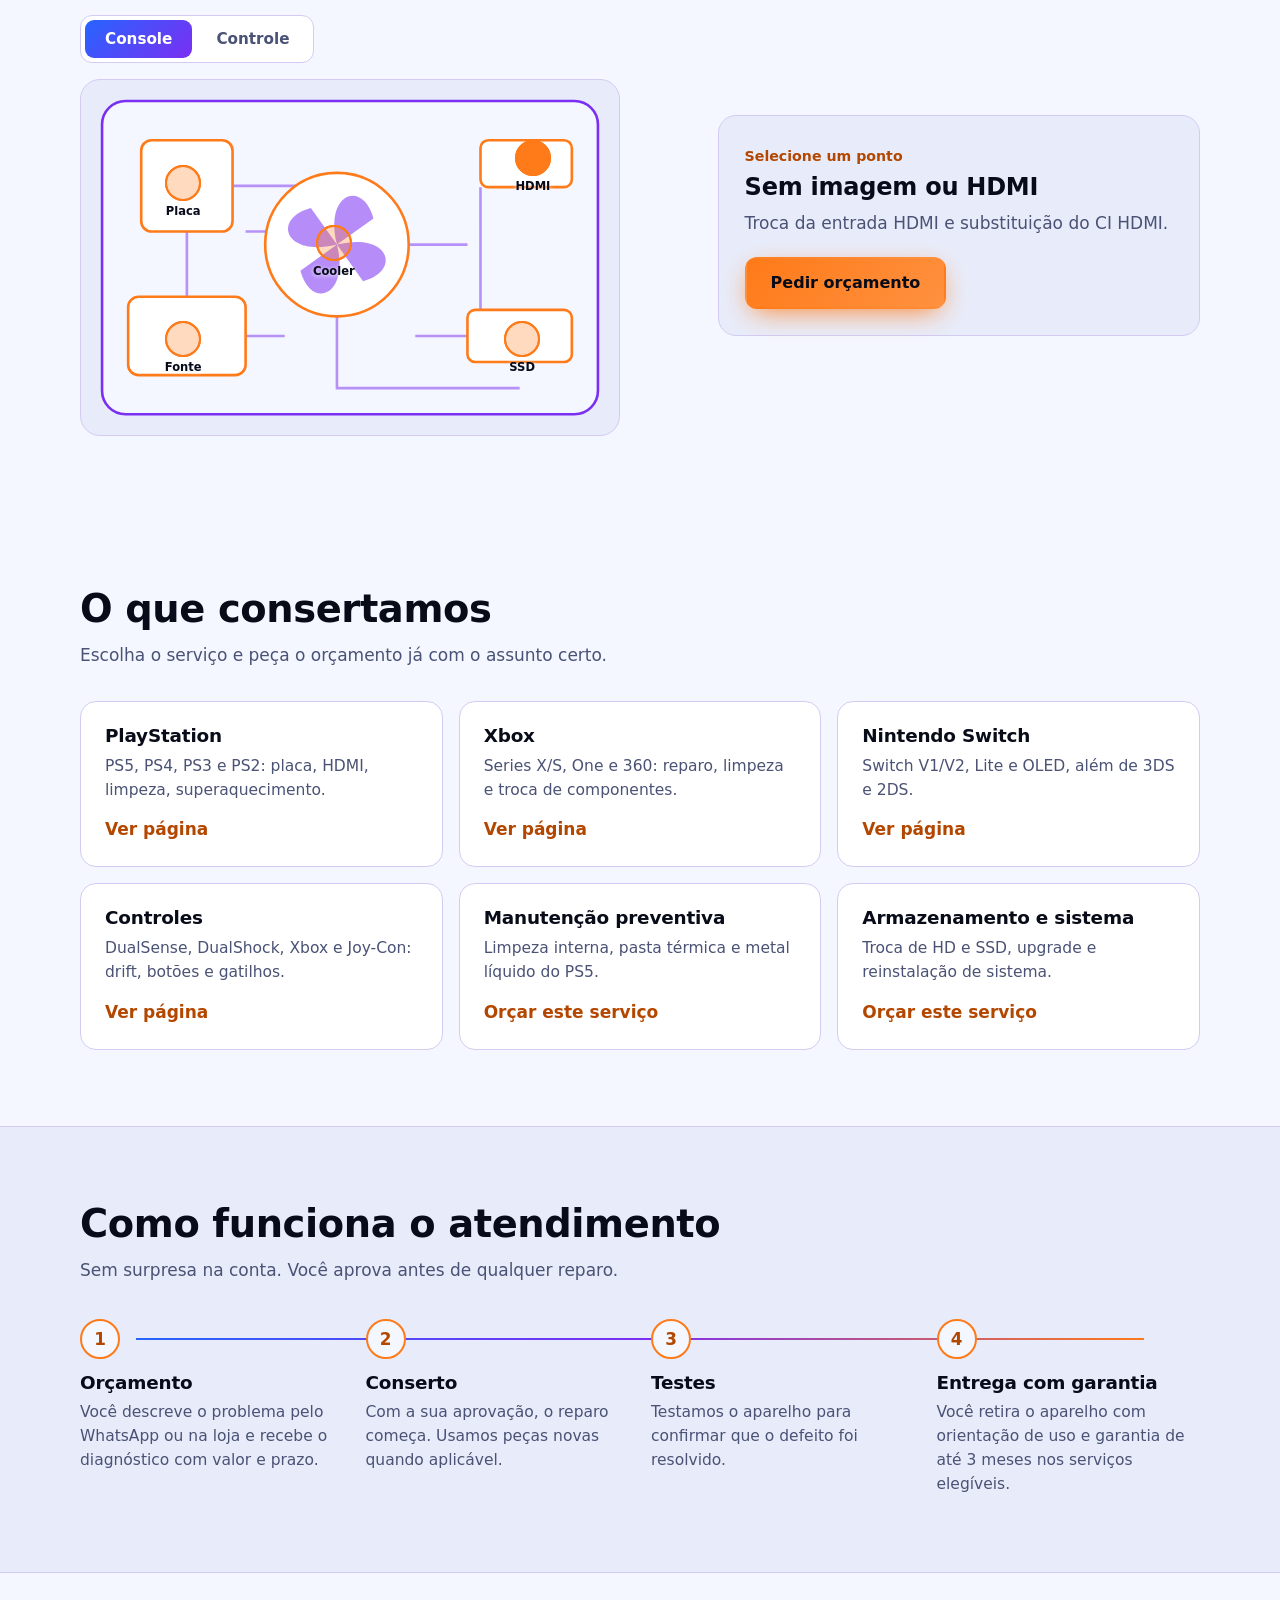
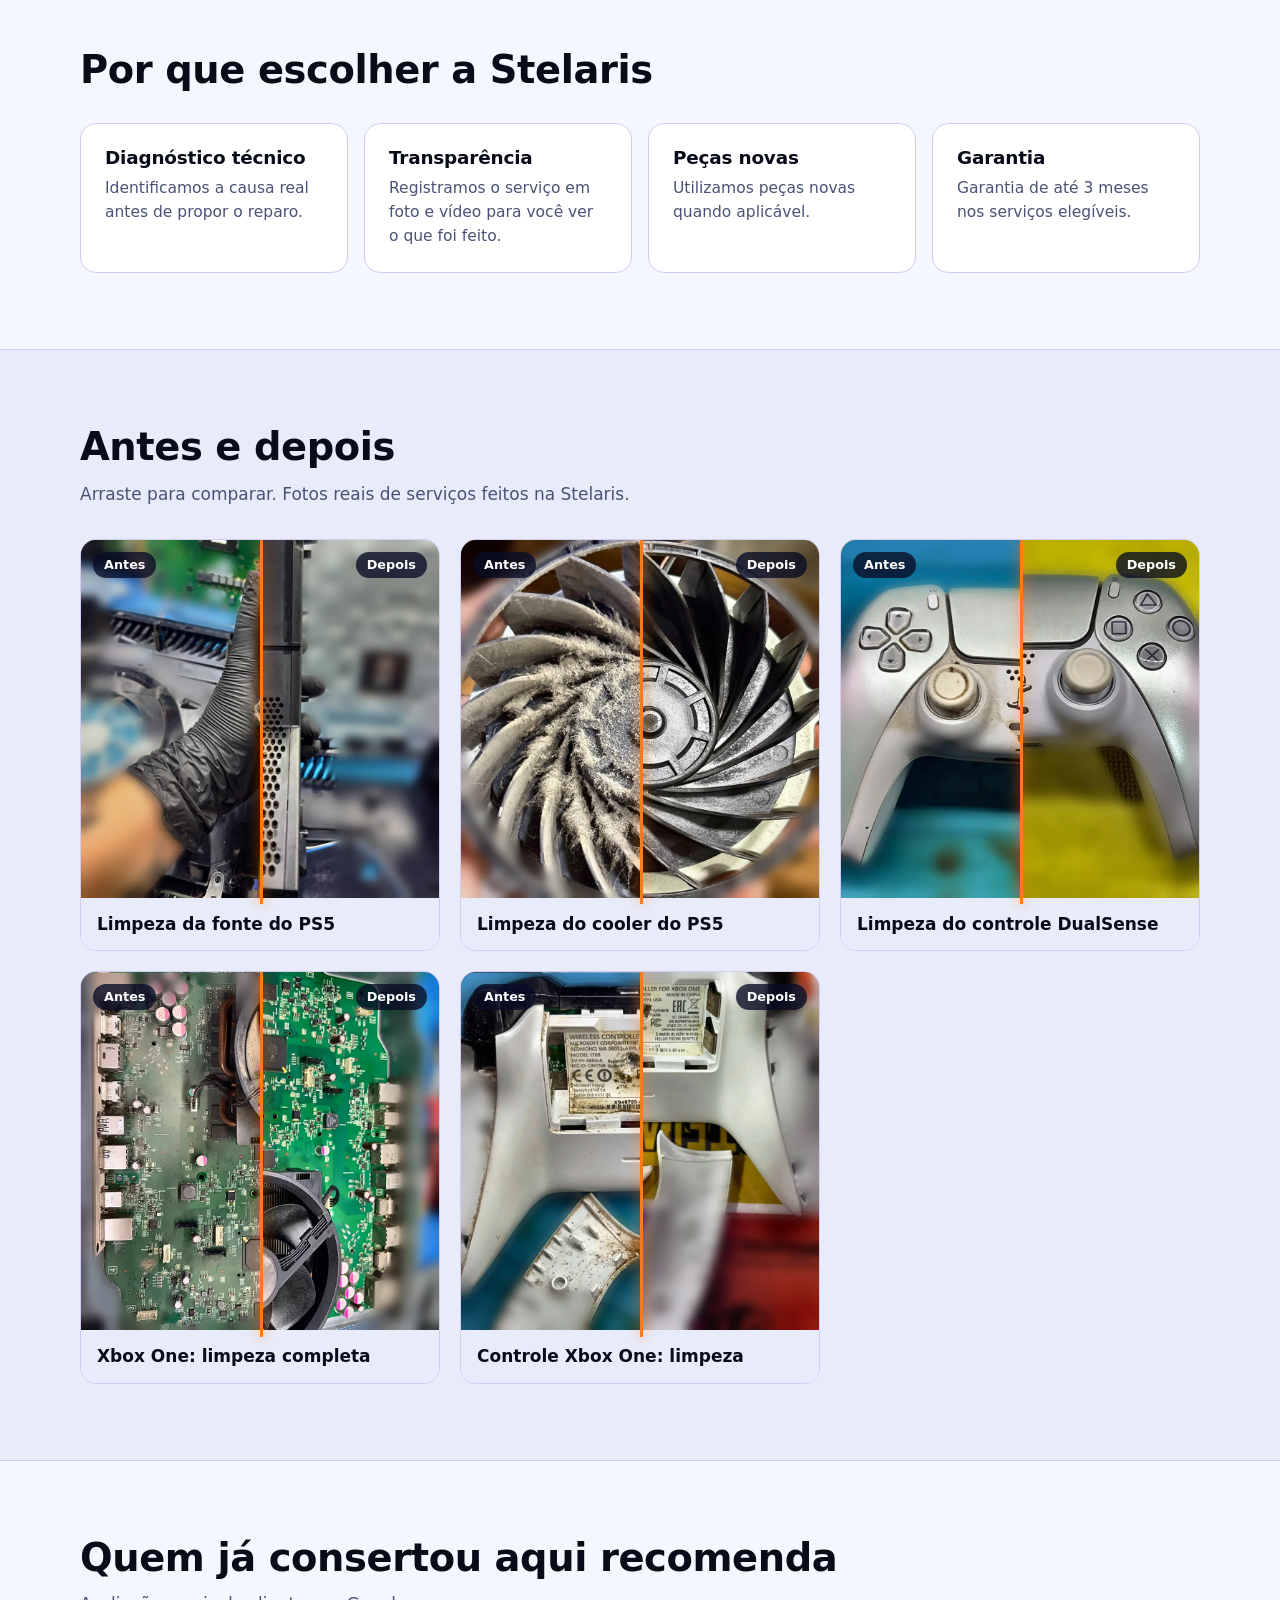
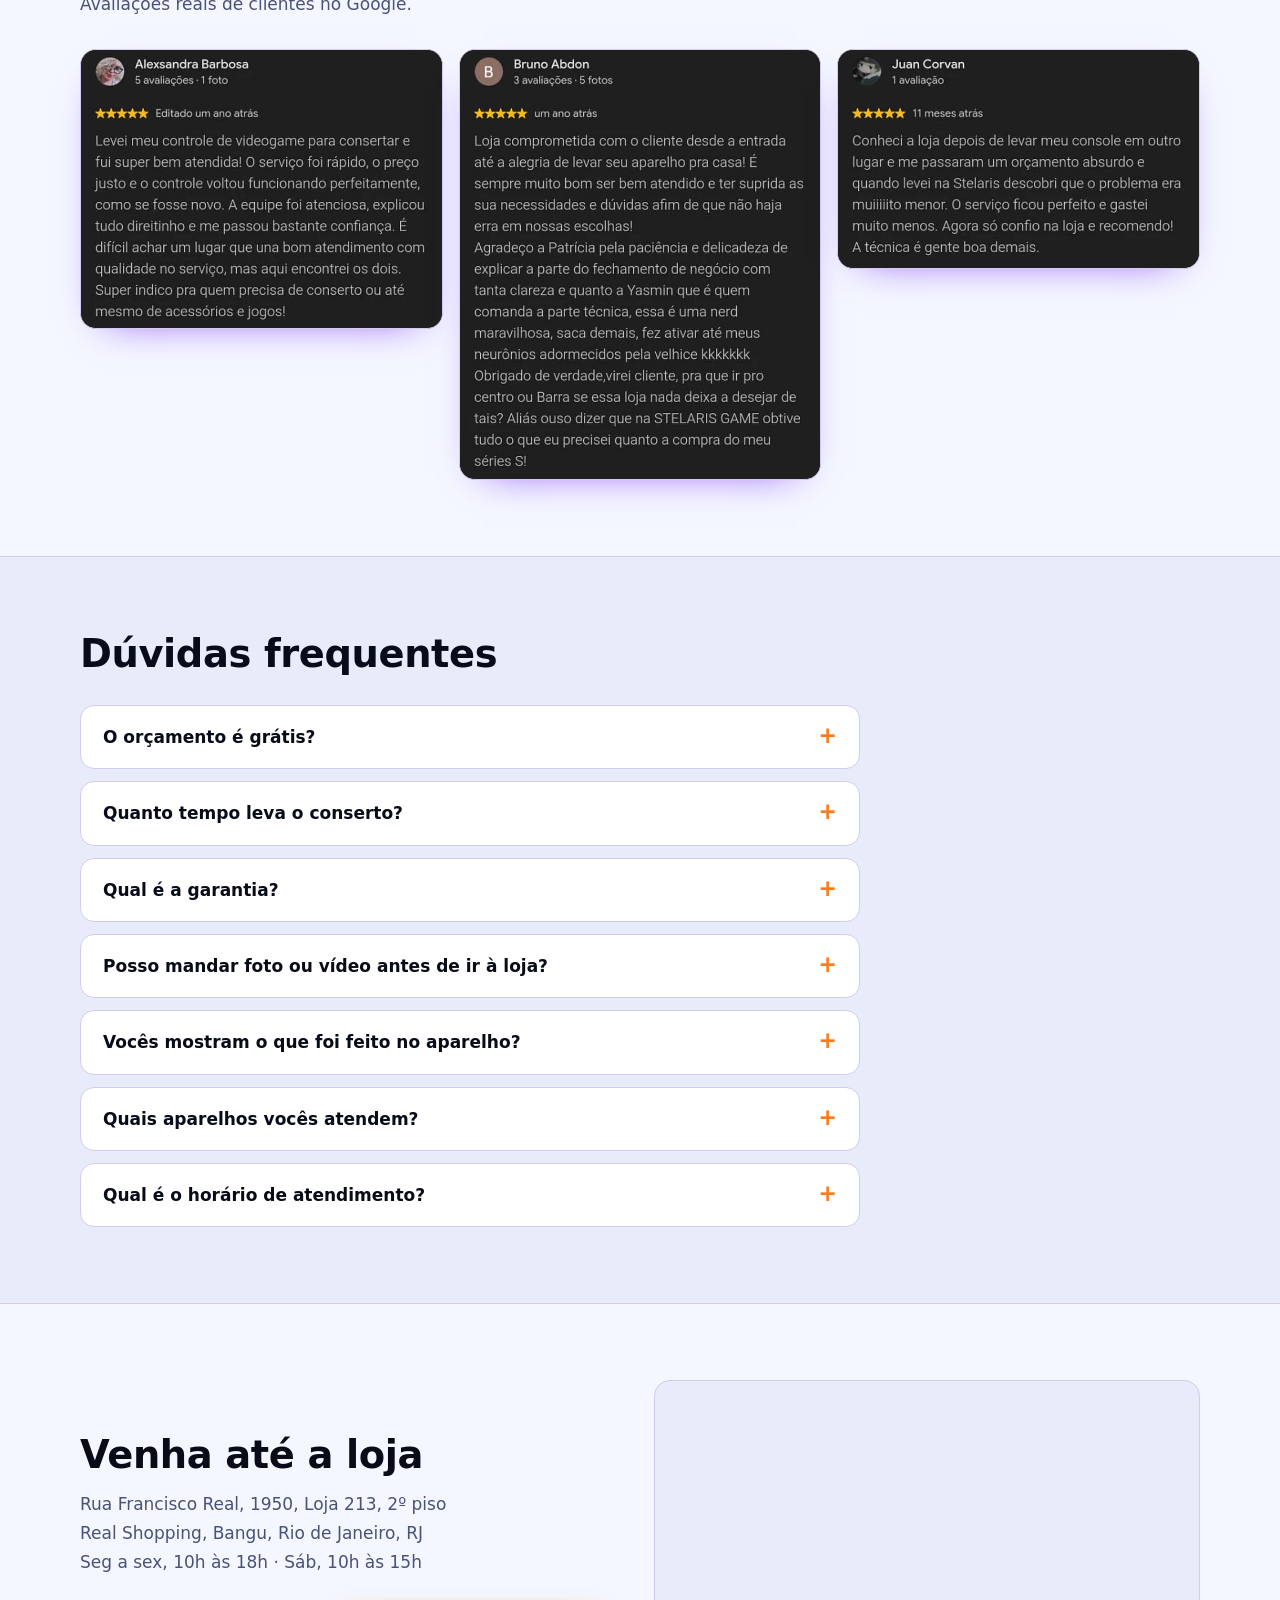
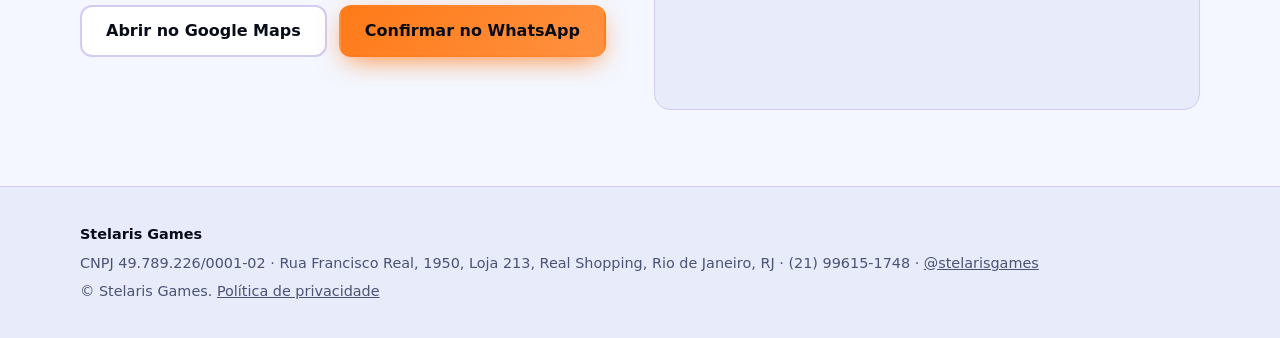
==== commit 9735d00c: "Add files via upload" ====
--- a/index.html
+++ b/index.html
@@ -1,10 +1,10 @@
 <!DOCTYPE html>
 <html lang="pt-BR"><head><meta charset="utf-8">
 <meta name="viewport" content="width=device-width, initial-scale=1">
-<title>Conserto de controle com drift em Bangu | Stelaris Games</title><meta name="description" content="Conserto de controle com drift em Bangu: DualSense, DualShock, Xbox e Joy-Con. Analógicos Hall Effect e TMR. Orçamento grátis.">
-<link rel="canonical" href="https://stelarisgames.com.br/conserto-controle-drift/"><meta name="theme-color" content="#1f2a6b">
-<meta property="og:title" content="Conserto de controle com drift em Bangu | Stelaris Games"><meta property="og:description" content="Conserto de controle com drift em Bangu: DualSense, DualShock, Xbox e Joy-Con. Analógicos Hall Effect e TMR. Orçamento grátis."><meta property="og:image" content="https://stelarisgames.com.br/img/hero-fachada.webp"><meta property="og:type" content="website"><meta property="og:url" content="https://stelarisgames.com.br/conserto-controle-drift/">
-<link rel="icon" type="image/png" href="/img/favicon.png">
+<title>Assistência técnica de videogames em Bangu | Stelaris Games</title><meta name="description" content="Conserto de PS5, PS4, Xbox, Switch e controles em Bangu. Diagnóstico técnico, transparência e garantia de até 3 meses. Real Shopping, 2º piso.">
+<link rel="canonical" href="https://stelarisgames.com.br/"><meta name="theme-color" content="#1f2a6b">
+<meta property="og:title" content="Assistência técnica de videogames em Bangu | Stelaris Games"><meta property="og:description" content="Conserto de PS5, PS4, Xbox, Switch e controles em Bangu. Diagnóstico técnico, transparência e garantia de até 3 meses. Real Shopping, 2º piso."><meta property="og:image" content="https://stelarisgames.com.br/sg-hero-fachada.webp"><meta property="og:type" content="website"><meta property="og:url" content="https://stelarisgames.com.br/">
+<link rel="icon" type="image/png" href="sg-favicon.png">
 <link rel="preconnect" href="https://fonts.googleapis.com"><link rel="preconnect" href="https://fonts.gstatic.com" crossorigin>
 <link href="https://fonts.googleapis.com/css2?family=Chakra+Petch:wght@500;700&family=Figtree:wght@400;600;700&display=swap" rel="stylesheet">
 <style>:root{color-scheme:dark;--bg:#080B18;--bg2:#0e1431;--card:rgba(255,255,255,.045);--text:#F4F7FF;--muted:#A9B3D8;--purple:#9160F4;--purple2:#7A2FF2;--blue:#2764FF;--orange:#FF7A18;--orange2:#FF9140;--acc:#FF9140;--on-orange:#080B18;--line:rgba(134,80,243,.34);--glow1:rgba(122,47,242,.36);--glow2:rgba(255,122,24,.2);--grid:rgba(39,100,255,.1);--head:"Chakra Petch",system-ui,sans-serif;--body:"Figtree",system-ui,-apple-system,"Segoe UI",sans-serif}
@@ -103,20 +103,20 @@
 .sticky .btn{flex:1;min-height:48px}@media(min-width:900px){.sticky{display:none}footer{padding-bottom:36px}}
 @media(prefers-reduced-motion:reduce){html{scroll-behavior:auto}.fan,.hot::after{animation:none}.btn,.card,.opt{transition:none}}
 </style>
-<script type="application/ld+json">{"@context": "https://schema.org", "@type": "LocalBusiness", "name": "Stelaris Games", "url": "https://stelarisgames.com.br/", "telephone": "+55 21 99615-1748", "image": "https://stelarisgames.com.br/img/hero-fachada.webp", "address": {"@type": "PostalAddress", "streetAddress": "Rua Francisco Real, 1950, Loja 213, Real Shopping", "addressLocality": "Rio de Janeiro", "addressRegion": "RJ", "addressCountry": "BR"}, "openingHoursSpecification": [{"@type": "OpeningHoursSpecification", "dayOfWeek": ["Monday", "Tuesday", "Wednesday", "Thursday", "Friday"], "opens": "10:00", "closes": "18:00"}, {"@type": "OpeningHoursSpecification", "dayOfWeek": "Saturday", "opens": "10:00", "closes": "15:00"}]}</script></head>
+<script type="application/ld+json">{"@context": "https://schema.org", "@type": "LocalBusiness", "name": "Stelaris Games", "url": "https://stelarisgames.com.br/", "telephone": "+55 21 99615-1748", "image": "https://stelarisgames.com.br/sg-hero-fachada.webp", "address": {"@type": "PostalAddress", "streetAddress": "Rua Francisco Real, 1950, Loja 213, Real Shopping", "addressLocality": "Rio de Janeiro", "addressRegion": "RJ", "addressCountry": "BR"}, "openingHoursSpecification": [{"@type": "OpeningHoursSpecification", "dayOfWeek": ["Monday", "Tuesday", "Wednesday", "Thursday", "Friday"], "opens": "10:00", "closes": "18:00"}, {"@type": "OpeningHoursSpecification", "dayOfWeek": "Saturday", "opens": "10:00", "closes": "15:00"}]}</script></head>
 <body>
-<header class="top"><div class="wrap bar"><a class="brand" href="/"><img src="/img/logo.png" alt="Stelaris Games" width="54" height="52"></a><nav aria-label="Principal"><a href="/">Início</a><a href="/conserto-ps5/">PS5</a><a href="/conserto-xbox/">Xbox</a><a href="/conserto-controle-drift/" aria-current="page">Controles</a><a href="/conserto-switch/">Switch</a><a href="#local">Como chegar</a></nav>
-<a class="btn btn-wa" href="https://wa.me/5521996151748" data-msg="Olá! Meu controle está com drift. Pode me passar um orçamento?" data-track="whatsapp_header">Orçamento grátis</a></div></header>
+<header class="top"><div class="wrap bar"><a class="brand" href="index.html"><img src="sg-logo.png" alt="Stelaris Games" width="54" height="52"></a><nav aria-label="Principal"><a href="index.html" aria-current="page">Início</a><a href="ps5.html">PS5</a><a href="xbox.html">Xbox</a><a href="controle.html">Controles</a><a href="switch.html">Switch</a><a href="#local">Como chegar</a></nav>
+<a class="btn btn-wa" href="https://wa.me/5521996151748" data-msg="Olá! Vim pelo site da Stelaris Games e quero um orçamento." data-track="whatsapp_header">Orçamento grátis</a></div></header>
 <main>
 <section class="hero"><div class="wrap hero-grid"><div>
-<span class="pill">Real Shopping · Bangu, Rio de Janeiro</span><h1>Conserto de controle com drift em Bangu</h1><p class="lead">Drift, botão travado ou gatilho falhando? Reparamos DualSense, DualShock, Xbox e Joy-Con. Defeitos simples, como o drift, costumam sair no mesmo dia.</p>
-<div class="cta-row"><a class="btn btn-wa" href="https://wa.me/5521996151748" data-msg="Olá! Meu controle está com drift. Pode me passar um orçamento?" data-track="whatsapp_hero">Pedir orçamento no WhatsApp</a><a class="btn btn-ghost" href="https://maps.app.goo.gl/uSFVXtiMWQx1u5JZ9" target="_blank" rel="noopener" data-track="rota_hero">Como chegar</a></div>
+<span class="pill">Real Shopping · Bangu, Rio de Janeiro</span><h1>Assistência técnica de videogames em Bangu</h1><p class="lead">Consoles, controles e notebooks com diagnóstico técnico, registro em foto e vídeo e garantia de até 3 meses nos serviços elegíveis.</p>
+<div class="cta-row"><a class="btn btn-wa" href="https://wa.me/5521996151748" data-msg="Olá! Vim pelo site da Stelaris Games e quero um orçamento." data-track="whatsapp_hero">Pedir orçamento no WhatsApp</a><a class="btn btn-ghost" href="https://maps.app.goo.gl/uSFVXtiMWQx1u5JZ9" target="_blank" rel="noopener" data-track="rota_hero">Como chegar</a></div>
 <ul class="ticks"><li>Orçamento gratuito e sem compromisso</li><li>Garantia de até 3 meses nos serviços elegíveis</li><li>Registro em foto e vídeo do seu reparo</li></ul>
-<img class="himg" src="/img/hero-fachada.webp" alt="Fachada da Stelaris Games no Real Shopping, Bangu" width="1200" height="900"></div>
-<div class="wizard" data-device="Controle"><h2>Diga o problema em 3 toques</h2><p class="sub">Montamos a mensagem para você. O técnico responde já com o caminho do reparo.</p><div id="wz" aria-live="polite"></div></div></div></section>
+<img class="himg" src="sg-hero-fachada.webp" alt="Fachada da Stelaris Games no Real Shopping, Bangu" width="1200" height="900"></div>
+<div class="wizard"><h2>Diga o problema em 3 toques</h2><p class="sub">Montamos a mensagem para você. O técnico responde já com o caminho do reparo.</p><div id="wz" aria-live="polite"></div></div></div></section>
 <div class="trust"><div class="wrap trust-grid"><div><b>Nota 5★ no Google</b><span>Avaliações reais de clientes</span></div><div><b>Orçamento grátis</b><span>Você decide depois de saber o valor</span></div><div><b>Garantia até 3 meses</b><span>Nos serviços elegíveis</span></div><div><b>Loja física</b><span>Seg a sex, 10h às 18h · Sáb, 10h às 15h</span></div></div></div>
-<section id="mapa"><div class="wrap"><h2>Toque no ponto com defeito</h2><p class="lead">Veja o que reparamos em cada parte do aparelho e peça o orçamento direto.</p><div class="xr"><div><div class="tabs" role="tablist"><button class="tab" role="tab" data-v="console" aria-selected="false">Console</button><button class="tab" role="tab" data-v="controle" aria-selected="true">Controle</button></div><div class="dev" data-v="console" hidden><svg viewBox="0 0 400 260" role="img" aria-label="Esquema interno de um console"><rect class="pcb" x="10" y="10" width="380" height="240" rx="18"/><path class="tr" d="M110 75H190M120 110H150M75 110V160M120 190H150M230 120H290M300 76V170M250 190H290M190 175V230H330"/><rect class="blk" x="300" y="40" width="70" height="36" rx="6"/><rect class="blk" x="30" y="160" width="90" height="60" rx="8"/><rect class="blk" x="290" y="170" width="80" height="40" rx="6"/><rect class="blk" x="40" y="40" width="70" height="70" rx="8"/><circle class="blk" cx="190" cy="120" r="55"/><g class="fan"><path d="M190 120c-10-40 20-50 28-20zM190 120c40-10 50 20 20 28zM190 120c10 40-20 50-28 20zM190 120c-40 10-50-20-20-28z"/></g></svg><button class="hot" type="button" aria-pressed="false" style="left:84%;top:22%" data-t="Sem imagem ou HDMI" data-d="Troca da entrada HDMI e substituição do CI HDMI." data-m="Olá! Defeito: Sem imagem ou HDMI (Controle). Quero um orçamento."><span>HDMI</span></button><button class="hot" type="button" aria-pressed="false" style="left:19%;top:73%" data-t="Não liga" data-d="Fontes de alimentação, circuitos de alimentação e curtos-circuitos." data-m="Olá! Defeito: Não liga (Controle). Quero um orçamento."><span>Fonte</span></button><button class="hot" type="button" aria-pressed="false" style="left:47%;top:46%" data-t="Barulho e superaquecimento" data-d="Limpeza interna, pasta térmica, metal líquido do PS5, coolers e ventoinhas." data-m="Olá! Defeito: Barulho e superaquecimento (Controle). Quero um orçamento."><span>Cooler</span></button><button class="hot" type="button" aria-pressed="false" style="left:82%;top:73%" data-t="SSD e sistema" data-d="Troca de HD e SSD, upgrade e reinstalação de sistema." data-m="Olá! Defeito: SSD e sistema (Controle). Quero um orçamento."><span>SSD</span></button><button class="hot" type="button" aria-pressed="false" style="left:19%;top:29%" data-t="Reparo de placa" data-d="Componentes SMD, VRM e MOSFETs, chipset, NAND e reballing em consoles compatíveis." data-m="Olá! Defeito: Reparo de placa (Controle). Quero um orçamento."><span>Placa</span></button></div><div class="dev" data-v="controle"><svg viewBox="0 0 400 260" role="img" aria-label="Esquema de um controle"><path class="pcb" d="M110 70Q60 70 40 190Q30 235 70 230Q100 225 125 180L275 180Q300 225 330 230Q370 235 360 190Q340 70 290 70Z"/><rect class="blk" x="95" y="46" width="60" height="16" rx="6"/><rect class="blk" x="245" y="46" width="60" height="16" rx="6"/><rect class="blk" x="184" y="60" width="32" height="12" rx="4"/><circle class="blk" cx="155" cy="170" r="22"/><circle class="blk" cx="245" cy="170" r="22"/><circle class="blk" cx="105" cy="120" r="14"/><circle class="blk" cx="300" cy="105" r="9"/><circle class="blk" cx="320" cy="125" r="9"/><circle class="blk" cx="280" cy="125" r="9"/><circle class="blk" cx="300" cy="145" r="9"/><rect class="blk" x="190" y="196" width="20" height="10" rx="5"/></svg><button class="hot" type="button" aria-pressed="false" style="left:39%;top:65%" data-t="Drift" data-d="Correção do drift e analógicos ALPS, Hall Effect ou TMR." data-m="Olá! Defeito: Drift (Controle). Quero um orçamento."><span>Analógico</span></button><button class="hot" type="button" aria-pressed="false" style="left:31%;top:20%" data-t="Gatilhos" data-d="Reparo de L1, L2, R1, R2, LB, RB e LT/RT." data-m="Olá! Defeito: Gatilhos (Controle). Quero um orçamento."><span>Gatilhos</span></button><button class="hot" type="button" aria-pressed="false" style="left:75%;top:46%" data-t="Botões" data-d="Reparo e substituição de botões." data-m="Olá! Defeito: Botões (Controle). Quero um orçamento."><span>Botões</span></button><button class="hot" type="button" aria-pressed="false" style="left:50%;top:25%" data-t="Carregamento" data-d="Troca de conectores de carregamento." data-m="Olá! Defeito: Carregamento (Controle). Quero um orçamento."><span>USB-C</span></button><button class="hot" type="button" aria-pressed="false" style="left:50%;top:77%" data-t="Áudio P2" data-d="Troca de conectores de áudio P2." data-m="Olá! Defeito: Áudio P2 (Controle). Quero um orçamento."><span>Áudio P2</span></button></div></div><div class="hp" aria-live="polite"><small>Selecione um ponto</small><h3 id="hp-t"></h3><p id="hp-d"></p><a class="btn btn-wa" id="hp-a" href="https://wa.me/5521996151748" data-track="whatsapp_mapa">Pedir orçamento</a></div></div></div></section>
-<section id="servicos"><div class="wrap"><h2>Defeitos que resolvemos</h2><p class="lead">Escolha o serviço e peça o orçamento já com o assunto certo.</p><div class="cards"><article class="card"><h3>Drift nos analógicos</h3><p>Correção do drift e troca por analógicos convencionais (ALPS).</p><a href="https://wa.me/5521996151748" data-msg="Olá! Meu controle está com drift. Quero um orçamento." data-track="whatsapp_card">Orçar este serviço</a></article><article class="card"><h3>Hall Effect e TMR</h3><p>Instalação de analógicos Hall Effect ou TMR, mais duráveis.</p><a href="https://wa.me/5521996151748" data-msg="Olá! Quero instalar analógicos Hall Effect/TMR no meu controle." data-track="whatsapp_card">Orçar este serviço</a></article><article class="card"><h3>Botões e gatilhos</h3><p>Reparo e troca de botões e gatilhos L1, L2, R1, R2, LB, RB, LT e RT.</p><a href="https://wa.me/5521996151748" data-msg="Olá! Meu controle está com botão ou gatilho com defeito. Quero um orçamento." data-track="whatsapp_card">Orçar este serviço</a></article><article class="card"><h3>Carregamento</h3><p>Troca de conectores de carregamento USB-C.</p><a href="https://wa.me/5521996151748" data-msg="Olá! Meu controle não carrega. Quero um orçamento." data-track="whatsapp_card">Orçar este serviço</a></article><article class="card"><h3>Áudio P2</h3><p>Troca de conectores de áudio P2.</p><a href="https://wa.me/5521996151748" data-msg="Olá! O áudio P2 do meu controle não funciona. Quero um orçamento." data-track="whatsapp_card">Orçar este serviço</a></article><article class="card"><h3>Placa do controle</h3><p>Reparos em placas eletrônicas de controles.</p><a href="https://wa.me/5521996151748" data-msg="Olá! Meu controle precisa de reparo de placa. Quero um orçamento." data-track="whatsapp_card">Orçar este serviço</a></article></div></div></section>
+<section id="mapa"><div class="wrap"><h2>Toque no ponto com defeito</h2><p class="lead">Veja o que reparamos em cada parte do aparelho e peça o orçamento direto.</p><div class="xr"><div><div class="tabs" role="tablist"><button class="tab" role="tab" data-v="console" aria-selected="true">Console</button><button class="tab" role="tab" data-v="controle" aria-selected="false">Controle</button></div><div class="dev" data-v="console"><svg viewBox="0 0 400 260" role="img" aria-label="Esquema interno de um console"><rect class="pcb" x="10" y="10" width="380" height="240" rx="18"/><path class="tr" d="M110 75H190M120 110H150M75 110V160M120 190H150M230 120H290M300 76V170M250 190H290M190 175V230H330"/><rect class="blk" x="300" y="40" width="70" height="36" rx="6"/><rect class="blk" x="30" y="160" width="90" height="60" rx="8"/><rect class="blk" x="290" y="170" width="80" height="40" rx="6"/><rect class="blk" x="40" y="40" width="70" height="70" rx="8"/><circle class="blk" cx="190" cy="120" r="55"/><g class="fan"><path d="M190 120c-10-40 20-50 28-20zM190 120c40-10 50 20 20 28zM190 120c10 40-20 50-28 20zM190 120c-40 10-50-20-20-28z"/></g></svg><button class="hot" type="button" aria-pressed="false" style="left:84%;top:22%" data-t="Sem imagem ou HDMI" data-d="Troca da entrada HDMI e substituição do CI HDMI." data-m="Olá! Defeito: Sem imagem ou HDMI (console). Quero um orçamento."><span>HDMI</span></button><button class="hot" type="button" aria-pressed="false" style="left:19%;top:73%" data-t="Não liga" data-d="Fontes de alimentação, circuitos de alimentação e curtos-circuitos." data-m="Olá! Defeito: Não liga (console). Quero um orçamento."><span>Fonte</span></button><button class="hot" type="button" aria-pressed="false" style="left:47%;top:46%" data-t="Barulho e superaquecimento" data-d="Limpeza interna, pasta térmica, metal líquido do PS5, coolers e ventoinhas." data-m="Olá! Defeito: Barulho e superaquecimento (console). Quero um orçamento."><span>Cooler</span></button><button class="hot" type="button" aria-pressed="false" style="left:82%;top:73%" data-t="SSD e sistema" data-d="Troca de HD e SSD, upgrade e reinstalação de sistema." data-m="Olá! Defeito: SSD e sistema (console). Quero um orçamento."><span>SSD</span></button><button class="hot" type="button" aria-pressed="false" style="left:19%;top:29%" data-t="Reparo de placa" data-d="Componentes SMD, VRM e MOSFETs, chipset, NAND e reballing em consoles compatíveis." data-m="Olá! Defeito: Reparo de placa (console). Quero um orçamento."><span>Placa</span></button></div><div class="dev" data-v="controle" hidden><svg viewBox="0 0 400 260" role="img" aria-label="Esquema de um controle"><path class="pcb" d="M110 70Q60 70 40 190Q30 235 70 230Q100 225 125 180L275 180Q300 225 330 230Q370 235 360 190Q340 70 290 70Z"/><rect class="blk" x="95" y="46" width="60" height="16" rx="6"/><rect class="blk" x="245" y="46" width="60" height="16" rx="6"/><rect class="blk" x="184" y="60" width="32" height="12" rx="4"/><circle class="blk" cx="155" cy="170" r="22"/><circle class="blk" cx="245" cy="170" r="22"/><circle class="blk" cx="105" cy="120" r="14"/><circle class="blk" cx="300" cy="105" r="9"/><circle class="blk" cx="320" cy="125" r="9"/><circle class="blk" cx="280" cy="125" r="9"/><circle class="blk" cx="300" cy="145" r="9"/><rect class="blk" x="190" y="196" width="20" height="10" rx="5"/></svg><button class="hot" type="button" aria-pressed="false" style="left:39%;top:65%" data-t="Drift" data-d="Correção do drift e analógicos ALPS, Hall Effect ou TMR." data-m="Olá! Defeito: Drift (Controle). Quero um orçamento."><span>Analógico</span></button><button class="hot" type="button" aria-pressed="false" style="left:31%;top:20%" data-t="Gatilhos" data-d="Reparo de L1, L2, R1, R2, LB, RB e LT/RT." data-m="Olá! Defeito: Gatilhos (Controle). Quero um orçamento."><span>Gatilhos</span></button><button class="hot" type="button" aria-pressed="false" style="left:75%;top:46%" data-t="Botões" data-d="Reparo e substituição de botões." data-m="Olá! Defeito: Botões (Controle). Quero um orçamento."><span>Botões</span></button><button class="hot" type="button" aria-pressed="false" style="left:50%;top:25%" data-t="Carregamento" data-d="Troca de conectores de carregamento." data-m="Olá! Defeito: Carregamento (Controle). Quero um orçamento."><span>USB-C</span></button><button class="hot" type="button" aria-pressed="false" style="left:50%;top:77%" data-t="Áudio P2" data-d="Troca de conectores de áudio P2." data-m="Olá! Defeito: Áudio P2 (Controle). Quero um orçamento."><span>Áudio P2</span></button></div></div><div class="hp" aria-live="polite"><small>Selecione um ponto</small><h3 id="hp-t"></h3><p id="hp-d"></p><a class="btn btn-wa" id="hp-a" href="https://wa.me/5521996151748" data-track="whatsapp_mapa">Pedir orçamento</a></div></div></div></section>
+<section id="servicos"><div class="wrap"><h2>O que consertamos</h2><p class="lead">Escolha o serviço e peça o orçamento já com o assunto certo.</p><div class="cards"><article class="card"><h3>PlayStation</h3><p>PS5, PS4, PS3 e PS2: placa, HDMI, limpeza, superaquecimento.</p><a href="ps5.html" data-track="nav_servico">Ver página</a></article><article class="card"><h3>Xbox</h3><p>Series X/S, One e 360: reparo, limpeza e troca de componentes.</p><a href="xbox.html" data-track="nav_servico">Ver página</a></article><article class="card"><h3>Nintendo Switch</h3><p>Switch V1/V2, Lite e OLED, além de 3DS e 2DS.</p><a href="switch.html" data-track="nav_servico">Ver página</a></article><article class="card"><h3>Controles</h3><p>DualSense, DualShock, Xbox e Joy-Con: drift, botões e gatilhos.</p><a href="controle.html" data-track="nav_servico">Ver página</a></article><article class="card"><h3>Manutenção preventiva</h3><p>Limpeza interna, pasta térmica e metal líquido do PS5.</p><a href="https://wa.me/5521996151748" data-msg="Olá! Quero um orçamento de limpeza e manutenção preventiva." data-track="whatsapp_card">Orçar este serviço</a></article><article class="card"><h3>Armazenamento e sistema</h3><p>Troca de HD e SSD, upgrade e reinstalação de sistema.</p><a href="https://wa.me/5521996151748" data-msg="Olá! Quero um orçamento de armazenamento ou sistema." data-track="whatsapp_card">Orçar este serviço</a></article></div></div></section>
 <section class="alt" id="como-funciona"><div class="wrap"><h2>Como funciona o atendimento</h2><p class="lead">Sem surpresa na conta. Você aprova antes de qualquer reparo.</p><div class="steps">
 <div class="step"><h3>Orçamento</h3><p>Você descreve o problema pelo WhatsApp ou na loja e recebe o diagnóstico com valor e prazo.</p></div>
 <div class="step"><h3>Conserto</h3><p>Com a sua aprovação, o reparo começa. Usamos peças novas quando aplicável.</p></div>
@@ -127,15 +127,15 @@
 <article class="card"><h3>Transparência</h3><p>Registramos o serviço em foto e vídeo para você ver o que foi feito.</p></article>
 <article class="card"><h3>Peças novas</h3><p>Utilizamos peças novas quando aplicável.</p></article>
 <article class="card"><h3>Garantia</h3><p>Garantia de até 3 meses nos serviços elegíveis.</p></article></div></div></section>
-<section class="alt" id="antes-depois"><div class="wrap"><h2>Antes e depois</h2><p class="lead">Arraste para comparar. Fotos reais de serviços feitos na Stelaris.</p><div class="cmps"><figure class="cmp" style="--p:50%"><img src="/img/depois-dualsense.webp" alt="Depois: Limpeza do controle DualSense" width="1000" height="1000" loading="lazy"><img class="top" src="/img/antes-dualsense.webp" alt="Antes: Limpeza do controle DualSense" width="1000" height="1000" loading="lazy"><span class="tg l">Antes</span><span class="tg r">Depois</span><input type="range" min="0" max="100" value="50" aria-label="Comparar antes e depois: Limpeza do controle DualSense"><figcaption>Limpeza do controle DualSense</figcaption></figure><figure class="cmp" style="--p:50%"><img src="/img/depois-controle-xbox.webp" alt="Depois: Controle Xbox One: limpeza" width="1000" height="1000" loading="lazy"><img class="top" src="/img/antes-controle-xbox.webp" alt="Antes: Controle Xbox One: limpeza" width="1000" height="1000" loading="lazy"><span class="tg l">Antes</span><span class="tg r">Depois</span><input type="range" min="0" max="100" value="50" aria-label="Comparar antes e depois: Controle Xbox One: limpeza"><figcaption>Controle Xbox One: limpeza</figcaption></figure></div></div></section>
-<section id="avaliacoes"><div class="wrap"><h2>Quem já consertou aqui recomenda</h2><p class="lead">Avaliações reais de clientes no Google.</p><div class="rev"><figure class="rv"><img src="/img/rv-henrique.webp" width="640" height="541" alt="Avaliação 5 estrelas de Henrique no Google" loading="lazy"></figure><figure class="rv"><img src="/img/rv-alexsandra.webp" width="640" height="493" alt="Avaliação 5 estrelas de Alexsandra Barbosa no Google" loading="lazy"></figure><figure class="rv"><img src="/img/rv-speed.webp" width="640" height="280" alt="Avaliação 5 estrelas de Speedlegends no Google" loading="lazy"></figure></div></div></section>
+<section class="alt" id="antes-depois"><div class="wrap"><h2>Antes e depois</h2><p class="lead">Arraste para comparar. Fotos reais de serviços feitos na Stelaris.</p><div class="cmps"><figure class="cmp" style="--p:50%"><img src="sg-depois-ps5-fonte.webp" alt="Depois: Limpeza da fonte do PS5" width="1000" height="1000" loading="lazy"><img class="top" src="sg-antes-ps5-fonte.webp" alt="Antes: Limpeza da fonte do PS5" width="1000" height="1000" loading="lazy"><span class="tg l">Antes</span><span class="tg r">Depois</span><input type="range" min="0" max="100" value="50" aria-label="Comparar antes e depois: Limpeza da fonte do PS5"><figcaption>Limpeza da fonte do PS5</figcaption></figure><figure class="cmp" style="--p:50%"><img src="sg-depois-ps5-cooler.webp" alt="Depois: Limpeza do cooler do PS5" width="1000" height="1000" loading="lazy"><img class="top" src="sg-antes-ps5-cooler.webp" alt="Antes: Limpeza do cooler do PS5" width="1000" height="1000" loading="lazy"><span class="tg l">Antes</span><span class="tg r">Depois</span><input type="range" min="0" max="100" value="50" aria-label="Comparar antes e depois: Limpeza do cooler do PS5"><figcaption>Limpeza do cooler do PS5</figcaption></figure><figure class="cmp" style="--p:50%"><img src="sg-depois-dualsense.webp" alt="Depois: Limpeza do controle DualSense" width="1000" height="1000" loading="lazy"><img class="top" src="sg-antes-dualsense.webp" alt="Antes: Limpeza do controle DualSense" width="1000" height="1000" loading="lazy"><span class="tg l">Antes</span><span class="tg r">Depois</span><input type="range" min="0" max="100" value="50" aria-label="Comparar antes e depois: Limpeza do controle DualSense"><figcaption>Limpeza do controle DualSense</figcaption></figure><figure class="cmp" style="--p:50%"><img src="sg-depois-xbox-one.webp" alt="Depois: Xbox One: limpeza completa" width="1000" height="1000" loading="lazy"><img class="top" src="sg-antes-xbox-one.webp" alt="Antes: Xbox One: limpeza completa" width="1000" height="1000" loading="lazy"><span class="tg l">Antes</span><span class="tg r">Depois</span><input type="range" min="0" max="100" value="50" aria-label="Comparar antes e depois: Xbox One: limpeza completa"><figcaption>Xbox One: limpeza completa</figcaption></figure><figure class="cmp" style="--p:50%"><img src="sg-depois-controle-xbox.webp" alt="Depois: Controle Xbox One: limpeza" width="1000" height="1000" loading="lazy"><img class="top" src="sg-antes-controle-xbox.webp" alt="Antes: Controle Xbox One: limpeza" width="1000" height="1000" loading="lazy"><span class="tg l">Antes</span><span class="tg r">Depois</span><input type="range" min="0" max="100" value="50" aria-label="Comparar antes e depois: Controle Xbox One: limpeza"><figcaption>Controle Xbox One: limpeza</figcaption></figure></div></div></section>
+<section id="avaliacoes"><div class="wrap"><h2>Quem já consertou aqui recomenda</h2><p class="lead">Avaliações reais de clientes no Google.</p><div class="rev"><figure class="rv"><img src="sg-rv-alexsandra.webp" width="640" height="493" alt="Avaliação 5 estrelas de Alexsandra Barbosa no Google" loading="lazy"></figure><figure class="rv"><img src="sg-rv-bruno.webp" width="640" height="760" alt="Avaliação 5 estrelas de Bruno Abdon no Google" loading="lazy"></figure><figure class="rv"><img src="sg-rv-juan.webp" width="640" height="387" alt="Avaliação 5 estrelas de Juan Corvan no Google" loading="lazy"></figure></div></div></section>
 <section class="alt" id="duvidas"><div class="wrap"><h2>Dúvidas frequentes</h2><details><summary>O orçamento é grátis?</summary><p>Sim. A avaliação é sem compromisso e você só segue com o reparo se aprovar.</p></details><details><summary>Quanto tempo leva o conserto?</summary><p>Varia conforme o defeito. Problemas simples, como reinstalação de sistema e drift, entregamos no mesmo dia. Nos demais casos, informamos o prazo no orçamento.</p></details><details><summary>Qual é a garantia?</summary><p>Garantia de até 3 meses nos serviços elegíveis. As condições ficam registradas no seu atendimento.</p></details><details><summary>Posso mandar foto ou vídeo antes de ir à loja?</summary><p>Pode. Envie pelo WhatsApp e adiantamos o diagnóstico.</p></details><details><summary>Vocês mostram o que foi feito no aparelho?</summary><p>Sim. Fazemos registros em foto e vídeo do serviço, para você acompanhar com transparência.</p></details><details><summary>Quais aparelhos vocês atendem?</summary><p>PS5, PS4, PS3, PS2, Xbox Series X/S, One e 360, Switch V1/V2, Lite e OLED, 3DS, 2DS, PSP, PS Vita, controles e notebooks.</p></details><details><summary>Qual é o horário de atendimento?</summary><p>Seg a sex, 10h às 18h · Sáb, 10h às 15h.</p></details></div></section>
 <section id="local"><div class="wrap loc"><div><h2>Venha até a loja</h2><address class="addr">Rua Francisco Real, 1950, Loja 213, 2º piso<br>Real Shopping, Bangu, Rio de Janeiro, RJ<br>Seg a sex, 10h às 18h · Sáb, 10h às 15h</address>
 <div class="cta-row"><a class="btn btn-ghost" href="https://maps.app.goo.gl/uSFVXtiMWQx1u5JZ9" target="_blank" rel="noopener" data-track="rota_local">Abrir no Google Maps</a><a class="btn btn-wa" href="https://wa.me/5521996151748" data-msg="Olá! Estou a caminho da loja. Vocês estão abertos agora?" data-track="whatsapp_local">Confirmar no WhatsApp</a></div></div>
 <iframe class="map" title="Mapa da Stelaris Games" loading="lazy" referrerpolicy="no-referrer-when-downgrade" src="https://www.google.com/maps?q=Stelaris%20Games%20Assist%C3%AAncia%20T%C3%A9cnica%2C%20Rua%20Francisco%20Real%2C%201950%2C%20Loja%20213%2C%20Bangu%2C%20Rio%20de%20Janeiro%20RJ&amp;output=embed"></iframe></div></section>
 </main>
-<footer><div class="wrap"><b>Stelaris Games</b><span>CNPJ 49.789.226/0001-02 · Rua Francisco Real, 1950, Loja 213, Real Shopping, Rio de Janeiro, RJ · (21) 99615-1748 · <a href="https://instagram.com/stelarisgames">@stelarisgames</a></span><span>© Stelaris Games. <a href="/privacidade/">Política de privacidade</a></span></div></footer>
-<div class="sticky"><a class="btn btn-wa" href="https://wa.me/5521996151748" data-msg="Olá! Meu controle está com drift. Pode me passar um orçamento?" data-track="whatsapp_sticky">Orçamento no WhatsApp</a><a class="btn btn-ghost" href="tel:+5521996151748" data-track="ligar_sticky">Ligar</a></div>
+<footer><div class="wrap"><b>Stelaris Games</b><span>CNPJ 49.789.226/0001-02 · Rua Francisco Real, 1950, Loja 213, Real Shopping, Rio de Janeiro, RJ · (21) 99615-1748 · <a href="https://instagram.com/stelarisgames">@stelarisgames</a></span><span>© Stelaris Games. <a href="privacidade.html">Política de privacidade</a></span></div></footer>
+<div class="sticky"><a class="btn btn-wa" href="https://wa.me/5521996151748" data-msg="Olá! Vim pelo site da Stelaris Games e quero um orçamento." data-track="whatsapp_sticky">Orçamento no WhatsApp</a><a class="btn btn-ghost" href="tel:+5521996151748" data-track="ligar_sticky">Ligar</a></div>
 <script>window.STELARIS={gtm:"",whatsapp:"5521996151748"};</script><script>(function(){
   var C=window.STELARIS||{},WA=C.whatsapp||"5521996151748";
   window.dataLayer=window.dataLayer||[];
